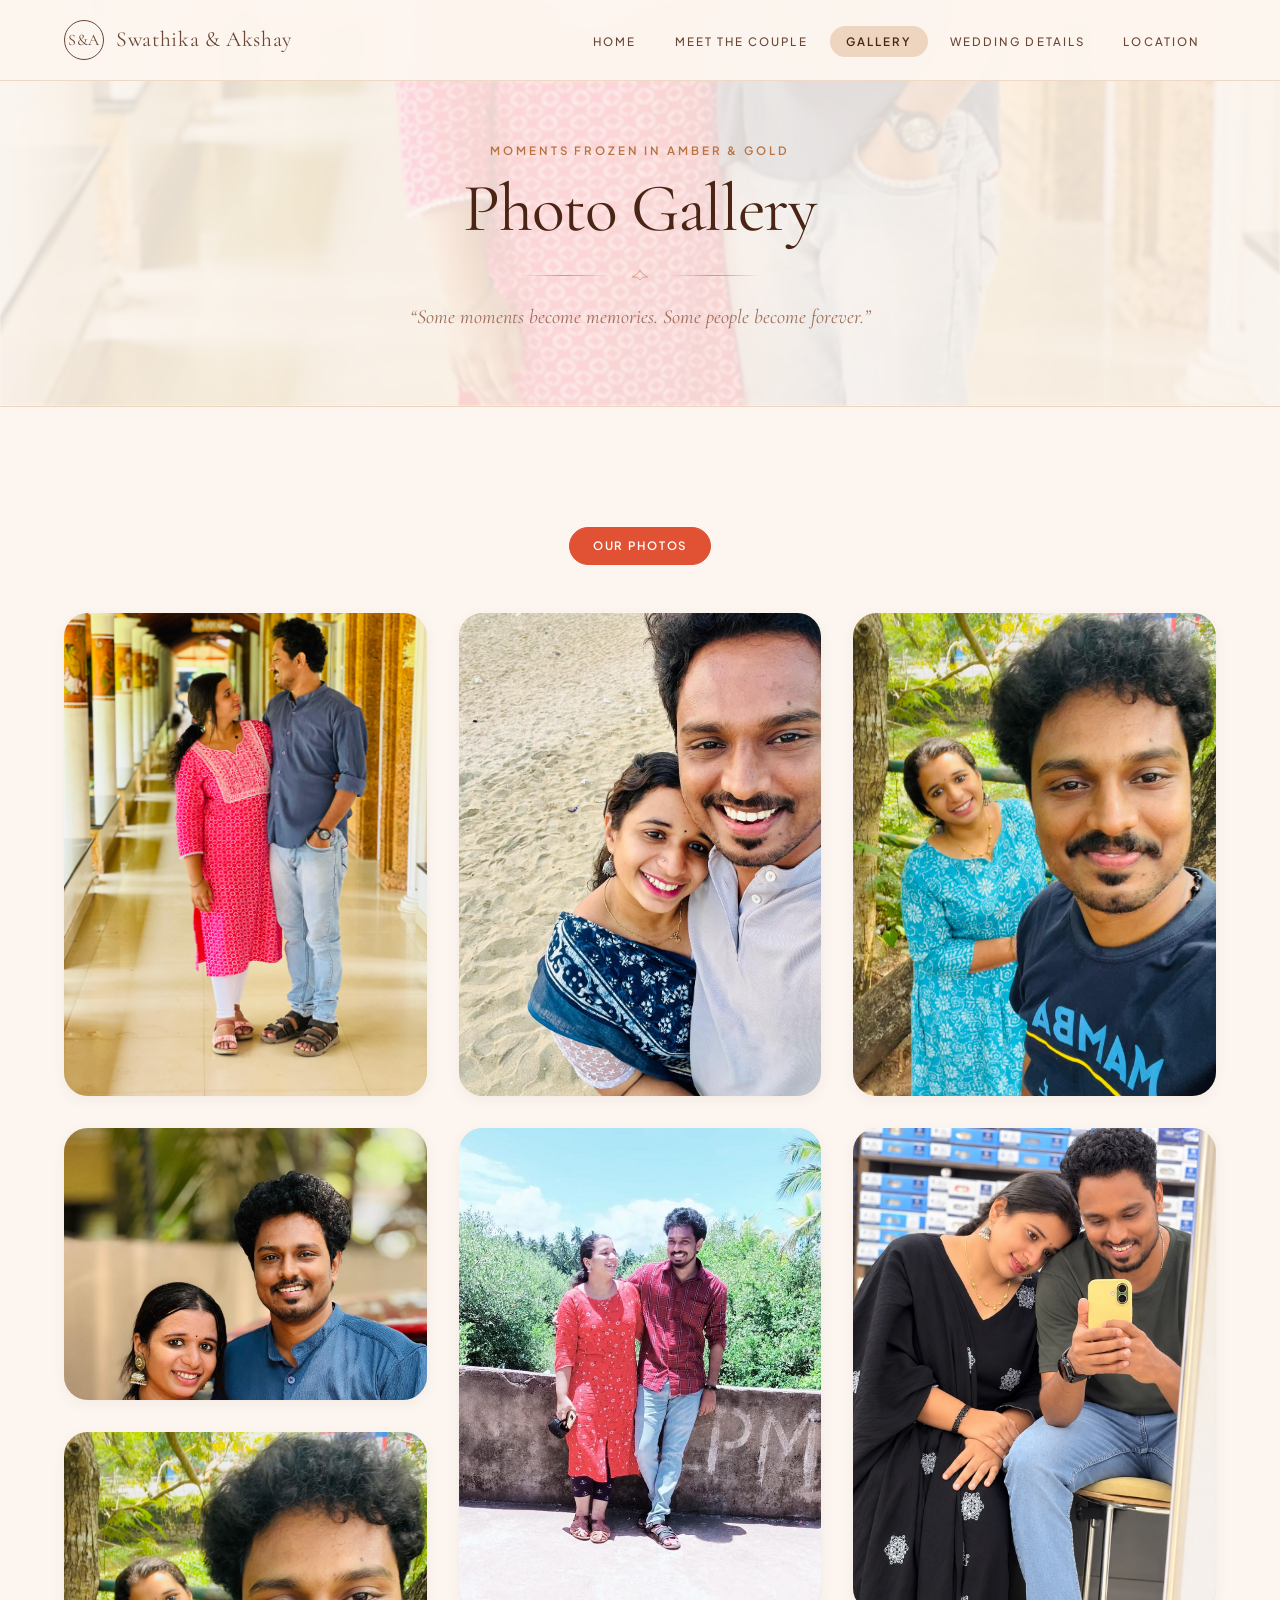
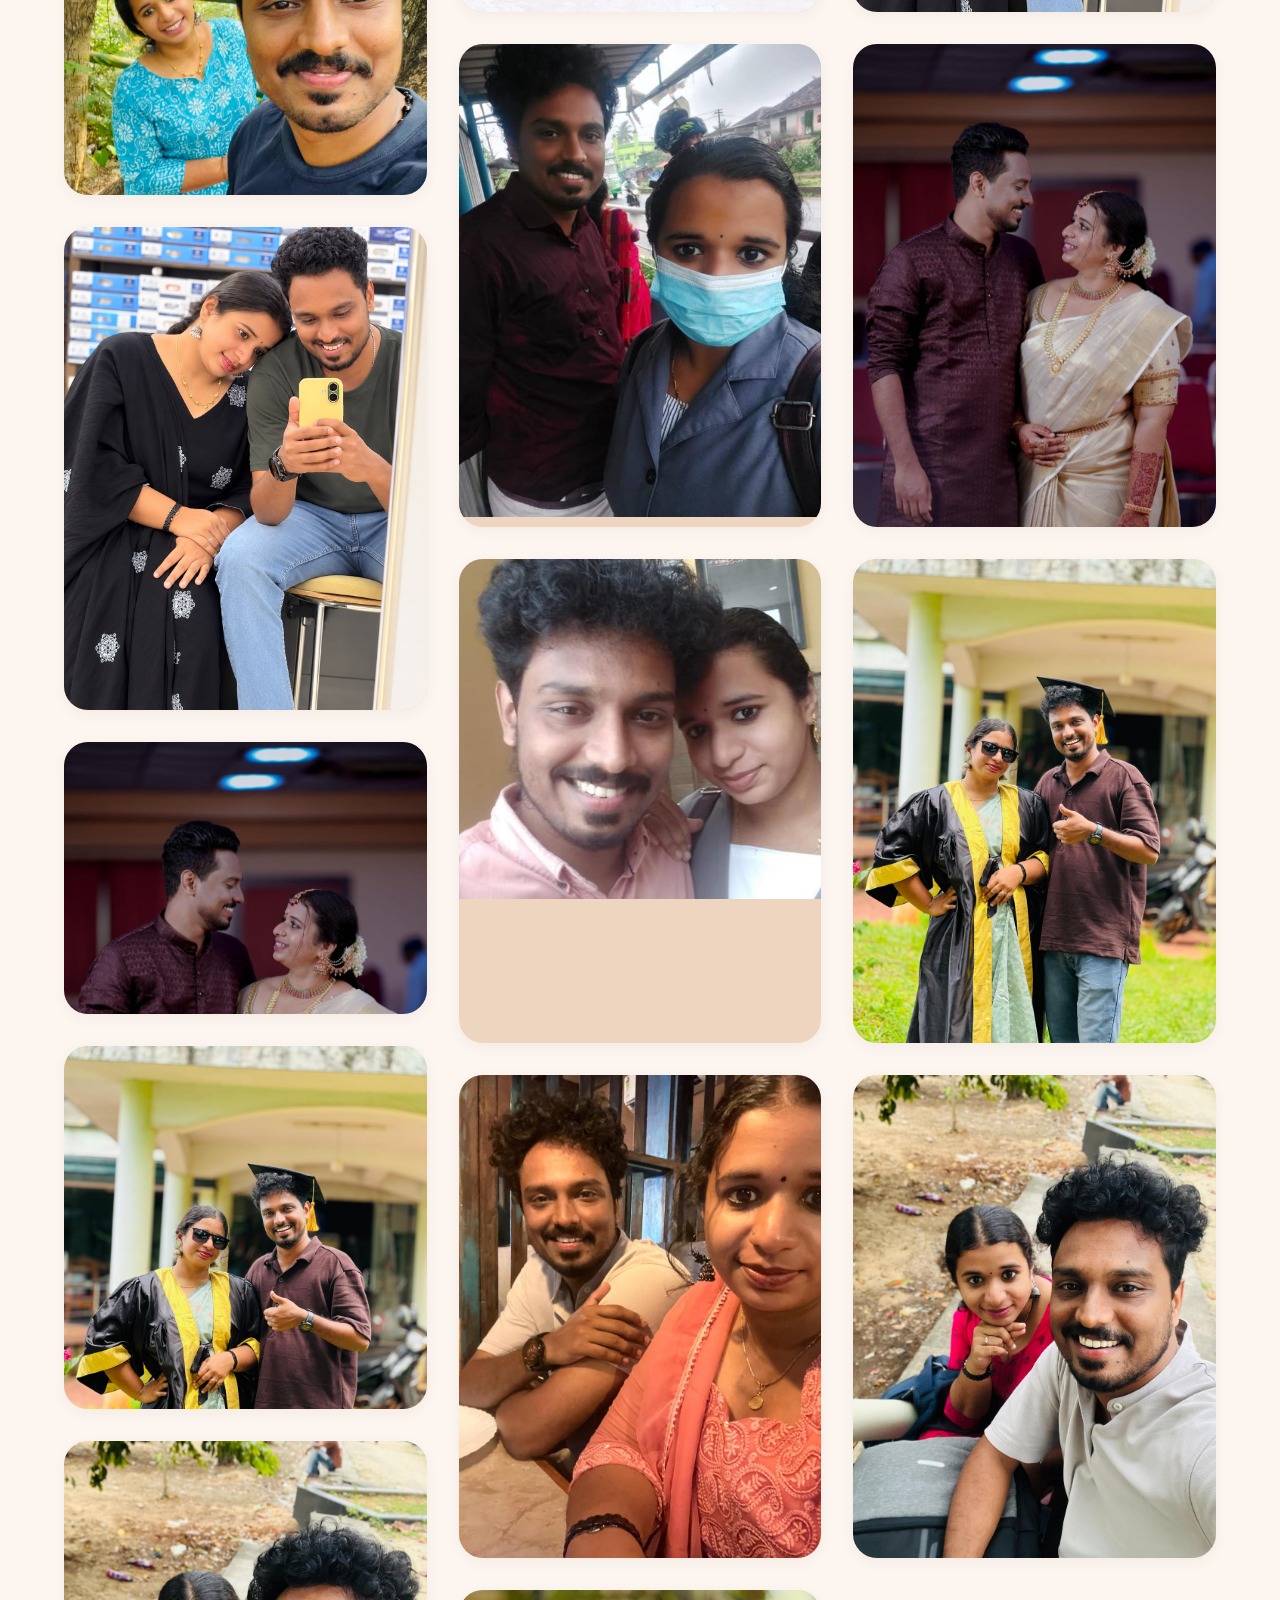
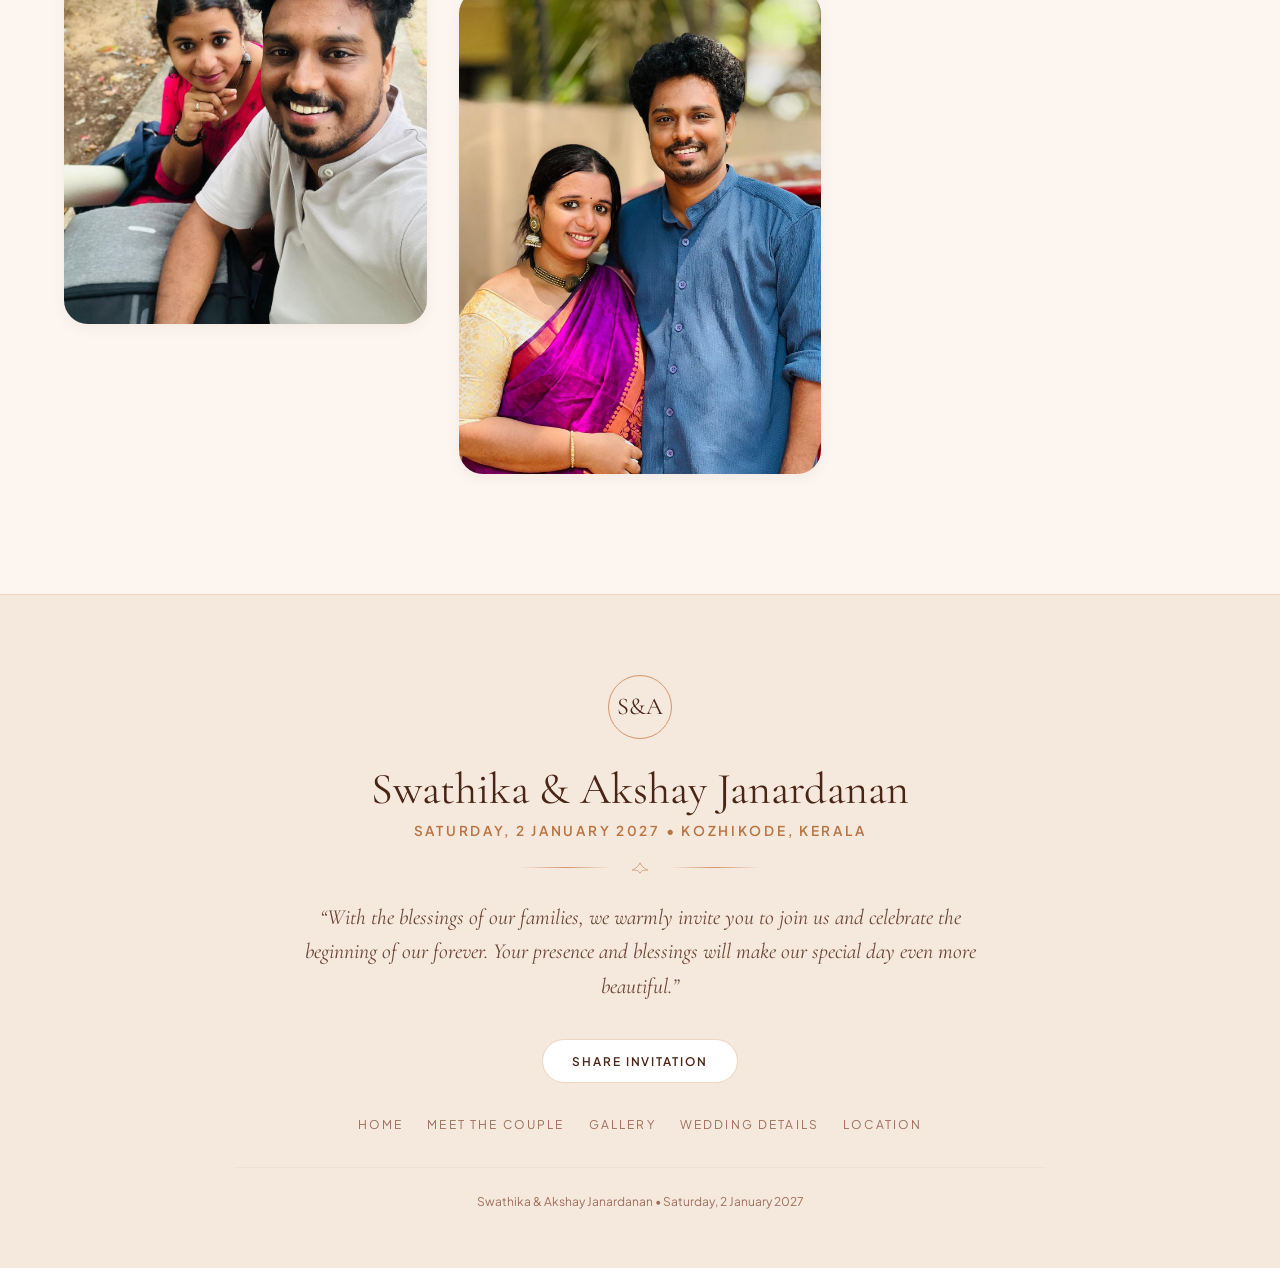
==== gallery.html @ 13330723 "first commit" ====
<!DOCTYPE html>
<html lang="en">
<head>
  <meta charset="UTF-8">
  <meta name="viewport" content="width=device-width, initial-scale=1.0">
  <meta name="description" content="Pinterest-inspired wedding photography gallery of Swathika & Akshay Janardanan.">
  <title>Photo Gallery | Swathika &amp; Akshay Janardanan</title>

  <!-- Google Fonts: Cormorant Garamond, Playfair Display, Plus Jakarta Sans, Alex Brush -->
  <link rel="preconnect" href="https://fonts.googleapis.com">
  <link rel="preconnect" href="https://fonts.gstatic.com" crossorigin>
  <link href="https://fonts.googleapis.com/css2?family=Alex+Brush&family=Cormorant+Garamond:ital,wght@0,300;0,400;0,500;0,600;1,300;1,400;1,500&family=Playfair+Display:ital,wght@0,400;0,500;0,600;1,400&family=Plus+Jakarta+Sans:wght@300;400;500;600;700&display=swap" rel="stylesheet">

  <link rel="stylesheet" href="style.css">
  <link rel="icon" type="image/svg+xml" href="data:image/svg+xml,%3Csvg xmlns='http://www.w3.org/2000/svg' viewBox='0 0 100 100'%3E%3Ccircle cx='50' cy='50' r='46' fill='%23F8F5EF' stroke='%23C5A059' stroke-width='2'/%3E%3Cpath d='M50 24 C42 34 32 44 26 58 C22 66 26 76 36 78 C44 79 48 72 50 66 C52 72 56 79 64 78 C74 76 78 66 74 58 C68 44 58 34 50 24 Z' fill='none' stroke='%2351453E' stroke-width='1.5'/%3E%3Ctext x='50' y='92' font-family='serif' font-size='11' text-anchor='middle' fill='%2351453E'%3ES %26 A%3C/text%3E%3C/svg%3E">
</head>
<body>

  <!-- =========================================================================
       NAVIGATION BAR
       ========================================================================= -->
  <header class="header-nav header-subpage">
    <div class="container nav-container">
      <a href="index.html" class="nav-brand" aria-label="Swathika and Akshay Wedding Home">
        <div class="brand-monogram">S&amp;A</div>
        <span class="brand-names">Swathika &amp; Akshay</span>
      </a>

      <!-- Desktop Navigation Menu -->
      <ul class="nav-menu">
        <li><a href="index.html" class="nav-link">Home</a></li>
        <li><a href="meet-the-couple.html" class="nav-link">Meet the Couple</a></li>
        <li><a href="gallery.html" class="nav-link active">Gallery</a></li>
        <li><a href="wedding-details.html" class="nav-link">Wedding Details</a></li>
        <li><a href="location.html" class="nav-link">Location</a></li>
      </ul>
      <button class="mobile-menu-toggle" type="button" aria-label="Open navigation menu" aria-controls="mobile-navigation" aria-expanded="false">
        <svg viewBox="0 0 24 24" fill="none" stroke="currentColor" stroke-width="1.8" stroke-linecap="round" aria-hidden="true">
          <path d="M4 7h16M4 12h16M4 17h16"></path>
        </svg>
      </button>
    </div>
  </header>

  <!-- Mobile Drawer Menu -->
  <nav id="mobile-navigation" class="mobile-nav-drawer" aria-label="Mobile navigation" aria-hidden="true" inert>
    <a href="index.html" class="mobile-nav-link">Home</a>
    <a href="meet-the-couple.html" class="mobile-nav-link">Meet the Couple</a>
    <a href="gallery.html" class="mobile-nav-link active">Gallery</a>
    <a href="wedding-details.html" class="mobile-nav-link">Wedding Details</a>
    <a href="location.html" class="mobile-nav-link">Location</a>
  </nav>

  <main>
    <!-- =========================================================================
         EDITORIAL SUBPAGE HERO
         ========================================================================= -->
    <section class="subpage-hero">
      <div class="subpage-hero-bg">
        <img src="images/couple-hero.jpg" alt="" onerror="this.onerror=null; this.src='https://images.unsplash.com/photo-1519741497674-611481863552?auto=format&fit=crop&w=1600&q=80';">
      </div>
      <div class="container subpage-hero-content">
        <span class="eyebrow">Moments Frozen in Amber &amp; Gold</span>
        <h1 class="subpage-title">Photo Gallery</h1>
        <div class="floral-divider">
          <svg viewBox="0 0 40 20"><path d="M20 2 C18 7 14 11 8 13 C12 14 17 12 20 18 C23 12 28 14 32 13 C26 11 22 7 20 2 Z"/></svg>
        </div>
        <p class="subpage-subtitle">
          “Some moments become memories. Some people become forever.”
        </p>
      </div>
    </section>

    <!-- =========================================================================
         PINTEREST MASONRY PHOTO GALLERY
         ========================================================================= -->
    <section class="section">
      <div class="container">
        <!-- Category Filter Pills -->
        <div class="gallery-filters">
          <button type="button" class="filter-btn active" data-filter="all" aria-pressed="true">Our Photos</button>
        </div>

        <!-- Masonry Grid with Portrait, Landscape, and Square Layouts -->
        <div class="masonry-container">
          
          <!-- 1. Couple Hero (Portrait) -->
          <div class="gallery-card aspect-portrait" role="button" tabindex="0" aria-label="View photo: Swathika and Akshay" data-category="couples" data-title="Swathika &amp; Akshay" data-caption="Two souls, one heart, one beautiful forever.">
            <div class="gallery-image-wrap">
              <img src="images/couple-hero.jpg" alt="Swathika and Akshay" loading="lazy" onerror="this.onerror=null; this.src='https://images.unsplash.com/photo-1519741497674-611481863552?auto=format&fit=crop&w=1000&q=80';">
            </div>
            <div class="gallery-overlay">
              <span class="gallery-tag">Couple Portrait</span>
              <h4 class="gallery-card-title">Swathika &amp; Akshay</h4>
              <p class="gallery-card-caption">Two souls, one heart, one beautiful forever.</p>
            </div>
          </div>

          <!-- 4. Couple Moment 1 (Landscape) -->
          <div class="gallery-card aspect-landscape" role="button" tabindex="0" aria-label="View photo: Together is a Beautiful Place to Be" data-category="couples" data-title="Together is a Beautiful Place to Be" data-caption="Sharing quiet smiles and boundless laughter together.">
            <div class="gallery-image-wrap">
              <img src="images/couple-1.jpg" alt="Couple Moment 1" loading="lazy" onerror="this.onerror=null; this.src='https://images.unsplash.com/photo-1511285560929-80b456fea0bc?auto=format&fit=crop&w=1100&q=80';">
            </div>
            <div class="gallery-overlay">
              <span class="gallery-tag">Couple Portrait</span>
              <h4 class="gallery-card-title">Together is a Beautiful Place to Be</h4>
              <p class="gallery-card-caption">Sharing quiet smiles and boundless laughter together.</p>
            </div>
          </div>

          <!-- 5. Couple Moment 2 (Square) -->
          <div class="gallery-card aspect-square" role="button" tabindex="0" aria-label="View photo: A New Chapter, A Lifetime of Love" data-category="couples" data-title="A New Chapter, A Lifetime of Love" data-caption="Celebrating the vows that will unite our families.">
            <div class="gallery-image-wrap">
              <img src="images/couple-2.jpg" alt="Couple Moment 2" loading="lazy" onerror="this.onerror=null; this.src='https://images.unsplash.com/photo-1605100804763-247f67b3557e?auto=format&fit=crop&w=900&q=80';">
            </div>
            <div class="gallery-overlay">
              <span class="gallery-tag">Couple Portrait</span>
              <h4 class="gallery-card-title">A Lifetime of Love</h4>
              <p class="gallery-card-caption">Celebrating the vows that will unite our families.</p>
            </div>
          </div>

          <!-- 6. Couple Moment 3 (Portrait) -->
          <div class="gallery-card aspect-portrait" role="button" tabindex="0" aria-label="View photo: Cherished Glimpses" data-category="couples" data-title="Cherished Glimpses" data-caption="Holding hands as we step forward into our blessed future.">
            <div class="gallery-image-wrap">
              <img src="images/couple-3.jpg" alt="Couple Moment 3" loading="lazy" onerror="this.onerror=null; this.src='https://images.unsplash.com/photo-1537633552985-df8429e8048b?auto=format&fit=crop&w=1000&q=80';">
            </div>
            <div class="gallery-overlay">
              <span class="gallery-tag">Couple Portrait</span>
              <h4 class="gallery-card-title">Cherished Glimpses</h4>
              <p class="gallery-card-caption">Holding hands as we step forward into our blessed future.</p>
            </div>
          </div>

          <!-- 7. Couple Moment 4 (Landscape) -->
          <div class="gallery-card aspect-landscape" role="button" tabindex="0" aria-label="View photo: Golden Twilight Promises" data-category="couples" data-title="Golden Twilight Promises" data-caption="Under the soft Kerala sky, blessed by the love of our families.">
            <div class="gallery-image-wrap">
              <img src="images/couple-4.jpg" alt="Couple Moment 4" loading="lazy" onerror="this.onerror=null; this.src='https://images.unsplash.com/photo-1522673607200-164d1b6ce486?auto=format&fit=crop&w=1100&q=80';">
            </div>
            <div class="gallery-overlay">
              <span class="gallery-tag">Couple Portrait</span>
              <h4 class="gallery-card-title">Golden Twilight Promises</h4>
              <p class="gallery-card-caption">Under the soft sky, blessed by the love of our families.</p>
            </div>
          </div>

          <!-- 8. Couple Moment 5 (Square) -->
          <div class="gallery-card aspect-square" role="button" tabindex="0" aria-label="View photo: Forever in My Heart" data-category="couples" data-title="Forever in My Heart" data-caption="A smile that illuminates every tomorrow.">
            <div class="gallery-image-wrap">
              <img src="images/couple-5.jpg" alt="Couple Moment 5" loading="lazy" onerror="this.onerror=null; this.src='https://images.unsplash.com/photo-1510812431401-41d2bd2722f3?auto=format&fit=crop&w=900&q=80';">
            </div>
            <div class="gallery-overlay">
              <span class="gallery-tag">Couple Portrait</span>
              <h4 class="gallery-card-title">Forever in My Heart</h4>
              <p class="gallery-card-caption">A smile that illuminates every tomorrow.</p>
            </div>
          </div>

          <!-- 9. Couple Moment 6 (Portrait) -->
          <div class="gallery-card aspect-portrait" role="button" tabindex="0" aria-label="View photo: The Sacred Threshold" data-category="couples" data-title="The Sacred Threshold" data-caption="Counting down to Saturday, 2 January 2027.">
            <div class="gallery-image-wrap">
              <img src="images/couple-6.jpg" alt="Couple Moment 6" loading="lazy" onerror="this.onerror=null; this.src='https://images.unsplash.com/photo-1529636798458-92182e662485?auto=format&fit=crop&w=1000&q=80';">
            </div>
            <div class="gallery-overlay">
              <span class="gallery-tag">Couple Portrait</span>
              <h4 class="gallery-card-title">The Sacred Threshold</h4>
              <p class="gallery-card-caption">Counting down to Saturday, 2 January 2027.</p>
            </div>
          </div>

          <!-- Additional couple portraits -->
          <div class="gallery-card aspect-portrait" role="button" tabindex="0" aria-label="View couple photo 1" data-category="couples" data-title="A Moment Together 1" data-caption="A cherished moment from Swathika and Akshay's journey together.">
            <div class="gallery-image-wrap">
              <img src="images/couple-7.jpg" alt="Swathika and Akshay together, photo 1" loading="lazy" decoding="async">
            </div>
            <div class="gallery-overlay">
              <span class="gallery-tag">Couple Portrait</span>
              <h4 class="gallery-card-title">A Moment Together</h4>
              <p class="gallery-card-caption">A cherished moment from Swathika and Akshay's journey together.</p>
            </div>
          </div>

          <div class="gallery-card aspect-portrait" role="button" tabindex="0" aria-label="View couple photo 2" data-category="couples" data-title="A Moment Together 2" data-caption="A cherished moment from Swathika and Akshay's journey together.">
            <div class="gallery-image-wrap">
              <img src="images/couple-8.jpg" alt="Swathika and Akshay together, photo 2" loading="lazy" decoding="async">
            </div>
            <div class="gallery-overlay">
              <span class="gallery-tag">Couple Portrait</span>
              <h4 class="gallery-card-title">A Moment Together</h4>
              <p class="gallery-card-caption">A cherished moment from Swathika and Akshay's journey together.</p>
            </div>
          </div>

          <div class="gallery-card aspect-portrait" role="button" tabindex="0" aria-label="View couple photo 3" data-category="couples" data-title="A Moment Together 3" data-caption="A cherished moment from Swathika and Akshay's journey together.">
            <div class="gallery-image-wrap">
              <img src="images/couple-9.jpg" alt="Swathika and Akshay together, photo 3" loading="lazy" decoding="async">
            </div>
            <div class="gallery-overlay">
              <span class="gallery-tag">Couple Portrait</span>
              <h4 class="gallery-card-title">A Moment Together</h4>
              <p class="gallery-card-caption">A cherished moment from Swathika and Akshay's journey together.</p>
            </div>
          </div>

          <div class="gallery-card aspect-portrait" role="button" tabindex="0" aria-label="View couple photo 4" data-category="couples" data-title="A Moment Together 4" data-caption="A cherished moment from Swathika and Akshay's journey together.">
            <div class="gallery-image-wrap">
              <img src="images/couple-10.jpg" alt="Swathika and Akshay together, photo 4" loading="lazy" decoding="async">
            </div>
            <div class="gallery-overlay">
              <span class="gallery-tag">Couple Portrait</span>
              <h4 class="gallery-card-title">A Moment Together</h4>
              <p class="gallery-card-caption">A cherished moment from Swathika and Akshay's journey together.</p>
            </div>
          </div>

          <div class="gallery-card aspect-portrait" role="button" tabindex="0" aria-label="View couple photo 5" data-category="couples" data-title="A Moment Together 5" data-caption="A cherished moment from Swathika and Akshay's journey together.">
            <div class="gallery-image-wrap">
              <img src="images/couple-11.jpg" alt="Swathika and Akshay together, photo 5" loading="lazy" decoding="async">
            </div>
            <div class="gallery-overlay">
              <span class="gallery-tag">Couple Portrait</span>
              <h4 class="gallery-card-title">A Moment Together</h4>
              <p class="gallery-card-caption">A cherished moment from Swathika and Akshay's journey together.</p>
            </div>
          </div>

          <div class="gallery-card aspect-portrait" role="button" tabindex="0" aria-label="View couple photo 6" data-category="couples" data-title="A Moment Together 6" data-caption="A cherished moment from Swathika and Akshay's journey together.">
            <div class="gallery-image-wrap">
              <img src="images/couple-1.jpg" alt="Swathika and Akshay together, photo 6" loading="lazy" decoding="async">
            </div>
            <div class="gallery-overlay">
              <span class="gallery-tag">Couple Portrait</span>
              <h4 class="gallery-card-title">A Moment Together</h4>
              <p class="gallery-card-caption">A cherished moment from Swathika and Akshay's journey together.</p>
            </div>
          </div>

          <div class="gallery-card aspect-portrait" role="button" tabindex="0" aria-label="View couple photo 7" data-category="couples" data-title="A Moment Together 7" data-caption="A cherished moment from Swathika and Akshay's journey together.">
            <div class="gallery-image-wrap">
              <img src="images/couple-2.jpg" alt="Swathika and Akshay together, photo 7" loading="lazy" decoding="async">
            </div>
            <div class="gallery-overlay">
              <span class="gallery-tag">Couple Portrait</span>
              <h4 class="gallery-card-title">A Moment Together</h4>
              <p class="gallery-card-caption">A cherished moment from Swathika and Akshay's journey together.</p>
            </div>
          </div>

          <div class="gallery-card aspect-portrait" role="button" tabindex="0" aria-label="View couple photo 8" data-category="couples" data-title="A Moment Together 8" data-caption="A cherished moment from Swathika and Akshay's journey together.">
            <div class="gallery-image-wrap">
              <img src="images/couple-3.jpg" alt="Swathika and Akshay together, photo 8" loading="lazy" decoding="async">
            </div>
            <div class="gallery-overlay">
              <span class="gallery-tag">Couple Portrait</span>
              <h4 class="gallery-card-title">A Moment Together</h4>
              <p class="gallery-card-caption">A cherished moment from Swathika and Akshay's journey together.</p>
            </div>
          </div>

          <div class="gallery-card aspect-portrait" role="button" tabindex="0" aria-label="View couple photo 9" data-category="couples" data-title="A Moment Together 9" data-caption="A cherished moment from Swathika and Akshay's journey together.">
            <div class="gallery-image-wrap">
              <img src="images/couple-4.jpg" alt="Swathika and Akshay together, photo 9" loading="lazy" decoding="async">
            </div>
            <div class="gallery-overlay">
              <span class="gallery-tag">Couple Portrait</span>
              <h4 class="gallery-card-title">A Moment Together</h4>
              <p class="gallery-card-caption">A cherished moment from Swathika and Akshay's journey together.</p>
            </div>
          </div>

          <div class="gallery-card aspect-portrait" role="button" tabindex="0" aria-label="View couple photo 10" data-category="couples" data-title="A Moment Together 10" data-caption="A cherished moment from Swathika and Akshay's journey together.">
            <div class="gallery-image-wrap">
              <img src="images/couple-5.jpg" alt="Swathika and Akshay together, photo 10" loading="lazy" decoding="async">
            </div>
            <div class="gallery-overlay">
              <span class="gallery-tag">Couple Portrait</span>
              <h4 class="gallery-card-title">A Moment Together</h4>
              <p class="gallery-card-caption">A cherished moment from Swathika and Akshay's journey together.</p>
            </div>
          </div>

          <div class="gallery-card aspect-portrait" role="button" tabindex="0" aria-label="View couple photo 11" data-category="couples" data-title="A Moment Together 11" data-caption="A cherished moment from Swathika and Akshay's journey together.">
            <div class="gallery-image-wrap">
              <img src="images/couple-6.jpg" alt="Swathika and Akshay together, photo 11" loading="lazy" decoding="async">
            </div>
            <div class="gallery-overlay">
              <span class="gallery-tag">Couple Portrait</span>
              <h4 class="gallery-card-title">A Moment Together</h4>
              <p class="gallery-card-caption">A cherished moment from Swathika and Akshay's journey together.</p>
            </div>
          </div>

        </div>
      </div>
    </section>
  </main>

  <!-- =========================================================================
       FULL-SCREEN GALLERY LIGHTBOX (Vanilla JS)
       ========================================================================= -->
  <div id="gallery-lightbox" class="lightbox" role="dialog" aria-modal="true" aria-label="Photo Lightbox">
    <button class="lightbox-close" type="button" aria-label="Close lightbox">
      <svg viewBox="0 0 24 24" width="24" height="24" stroke="currentColor" stroke-width="2" fill="none"><line x1="18" y1="6" x2="6" y2="18"></line><line x1="6" y1="6" x2="18" y2="18"></line></svg>
    </button>

    <button class="lightbox-nav lightbox-prev" type="button" aria-label="Previous photograph">
      <svg viewBox="0 0 24 24" width="28" height="28" stroke="currentColor" stroke-width="2" fill="none"><polyline points="15 18 9 12 15 6"></polyline></svg>
    </button>

    <button class="lightbox-nav lightbox-next" type="button" aria-label="Next photograph">
      <svg viewBox="0 0 24 24" width="28" height="28" stroke="currentColor" stroke-width="2" fill="none"><polyline points="9 18 15 12 9 6"></polyline></svg>
    </button>

    <div class="lightbox-content">
      <div class="lightbox-img-wrap">
        <img id="lightbox-img" src="" alt="">
      </div>
      <div class="lightbox-info">
        <div id="lightbox-counter" class="lightbox-counter">Photo 1 of 20</div>
        <h3 id="lightbox-title" class="lightbox-title">Photo Title</h3>
        <p id="lightbox-caption" class="lightbox-caption">Photo caption text.</p>
      </div>
    </div>
  </div>

  <!-- =========================================================================
       WEDDING INVITATION FOOTER
       ========================================================================= -->
  <footer class="wedding-footer">
    <div class="container container-narrow">
      <div class="footer-monogram">S&amp;A</div>
      <h2 class="footer-names">Swathika &amp; Akshay Janardanan</h2>
      <p class="footer-date">Saturday, 2 January 2027 • Kozhikode, Kerala</p>

      <div class="floral-divider">
        <svg viewBox="0 0 40 20"><path d="M20 2 C18 7 14 11 8 13 C12 14 17 12 20 18 C23 12 28 14 32 13 C26 11 22 7 20 2 Z"/></svg>
      </div>

      <p class="footer-blessing">
        “With the blessings of our families, we warmly invite you to join us and celebrate the beginning of our forever. Your presence and blessings will make our special day even more beautiful.”
      </p>

      <div style="margin: 1.5rem 0;">
        <button type="button" class="btn btn-secondary open-share-btn">Share Invitation</button>
      </div>

      <div class="footer-nav">
        <a href="index.html">Home</a>
        <a href="meet-the-couple.html">Meet the Couple</a>
        <a href="gallery.html">Gallery</a>
        <a href="wedding-details.html">Wedding Details</a>
        <a href="location.html">Location</a>
      </div>

      <p class="footer-copy">
        Swathika &amp; Akshay Janardanan • Saturday, 2 January 2027
      </p>
    </div>
  </footer>
  
  <div id="share-modal" class="modal-backdrop" role="dialog" aria-modal="true" aria-label="Share Wedding Invitation">
    <div class="modal-box" style="max-width: 460px;">
      <button id="share-close-btn" class="modal-close" type="button" aria-label="Close modal">
        <svg viewBox="0 0 24 24" width="22" height="22" stroke="currentColor" stroke-width="2" fill="none"><line x1="18" y1="6" x2="6" y2="18"></line><line x1="6" y1="6" x2="18" y2="18"></line></svg>
      </button>

      <div style="text-align: center; margin-bottom: 1.5rem;">
        <span class="eyebrow">Wedding of Swathika &amp; Akshay</span>
        <h3 style="font-size: 2rem;">Share Our Invitation</h3>
        <div class="floral-divider">
          <svg viewBox="0 0 40 20"><path d="M20 2 C18 7 14 11 8 13 C12 14 17 12 20 18 C23 12 28 14 32 13 C26 11 22 7 20 2 Z"/></svg>
        </div>
        <p style="font-size: 0.85rem; color: var(--color-brown-light);">Share this link with friends and family.</p>
      </div>

      <div style="display: flex; gap: 0.5rem; margin-bottom: 1.5rem;">
        <input type="text" id="share-url-input" class="form-input" value="https://swathika-akshay.wedding" readonly style="font-size: 0.85rem;">
        <button id="copy-link-btn" type="button" class="btn btn-primary" style="white-space: nowrap; padding: 0.85rem 1.25rem;">Copy</button>
      </div>

      <div style="display: grid; grid-template-columns: 1fr 1fr; gap: 0.75rem;">
        <button id="share-whatsapp-btn" type="button" class="btn btn-secondary" style="font-size: 0.72rem;">WhatsApp</button>
        <button id="share-email-btn" type="button" class="btn btn-secondary" style="font-size: 0.72rem;">Email Invite</button>
      </div>
    </div>
  </div>

  <script src="script.js"></script>
</body>
</html>
---- style.css ----
/* ==========================================================================
   SWATHIKA & AKSHAY JANARDANAN — WEDDING INVITATION STYLESHEET
   Aesthetic: Sophisticated Kerala Wedding • Warm Terracotta & Coral • Modern Pinterest
   ========================================================================== */

/* --------------------------------------------------------------------------
   CSS VARIABLES & DESIGN TOKENS
   -------------------------------------------------------------------------- */
:root {
  /* Warm Terracotta & Coral Wedding Palette */
  --color-ivory: #FDF6F0;          /* Primary background canvas — warm cream */
  --color-cream: #FEF9F5;          /* Soft pristine cream */
  --color-ivory-dark: #F5E8DC;     /* Contrast section background */
  --color-beige: #EDD5C0;          /* Elegant border & card line — warm sand */
  --color-beige-light: #FAF0E8;    /* Light beige surface */
  --color-beige-dark: #D4A882;     /* Accent separator line */
  
  /* Coral & Terracotta Accents — from uploaded palette */
  --color-gold: #D4956A;           /* Warm sandy tan (left swatch) */
  --color-gold-light: #FAEADE;     /* Very light sandy tint */
  --color-gold-dark: #B87340;      /* Warm golden caramel (right swatch) */
  --color-gold-metallic: linear-gradient(135deg, #E0A880 0%, #D4956A 50%, #B87340 100%);

  /* Coral / Terracotta — the signature accent */
  --color-coral: #E05233;          /* Bold coral-red (middle swatch) */
  --color-coral-dark: #C4401F;     /* Deep terracotta */
  --color-coral-light: #FCEAE5;    /* Blush tint */
  --color-coral-medium: #E87055;   /* Medium coral */

  /* Botanical accents — warm olive */
  --color-sage: #9E8E7A;
  --color-sage-light: #F0E8DE;
  --color-sage-dark: #6B5540;

  /* Typography Colors */
  --color-brown: #6B4535;          /* Primary warm brown text */
  --color-brown-dark: #4A2515;     /* Rich deep terracotta-brown headings */
  --color-brown-light: #9E6E5A;    /* Secondary muted warm brown */
  --color-white: #FFFFFF;

  /* Fonts */
  --font-serif: 'Cormorant Garamond', 'Playfair Display', Georgia, serif;
  --font-display: 'Playfair Display', 'Cormorant Garamond', Georgia, serif;
  --font-sans: 'Plus Jakarta Sans', -apple-system, BlinkMacSystemFont, 'Segoe UI', Roboto, sans-serif;
  --font-script: 'Alex Brush', 'Great Vibes', cursive;

  /* Shadows — warm terracotta-tinted */
  --shadow-sm: 0 4px 14px rgba(74, 37, 21, 0.06);
  --shadow-md: 0 12px 30px -8px rgba(74, 37, 21, 0.10), 0 0 1px rgba(74, 37, 21, 0.06);
  --shadow-lg: 0 24px 50px -12px rgba(74, 37, 21, 0.15);
  --shadow-xl: 0 32px 64px -16px rgba(74, 37, 21, 0.25);

  /* Transitions */
  --transition-fast: 0.2s ease;
  --transition-normal: 0.35s cubic-bezier(0.16, 1, 0.3, 1);
  --transition-slow: 0.6s cubic-bezier(0.16, 1, 0.3, 1);
}

/* --------------------------------------------------------------------------
   BASE STYLES & RESET
   -------------------------------------------------------------------------- */
*, *::before, *::after {
  box-sizing: border-box;
  margin: 0;
  padding: 0;
}

html {
  scroll-behavior: smooth;
  -webkit-font-smoothing: antialiased;
  -moz-osx-font-smoothing: grayscale;
}

body {
  background-color: var(--color-ivory);
  color: var(--color-brown);
  font-family: var(--font-sans);
  font-size: 16px;
  line-height: 1.65;
  overflow-x: hidden;
  min-height: 100vh;
  display: flex;
  flex-direction: column;
}

main {
  flex: 1;
}

::selection {
  background-color: var(--color-coral-light);
  color: var(--color-brown-dark);
}

/* Custom Scrollbar */
::-webkit-scrollbar {
  width: 7px;
}
::-webkit-scrollbar-track {
  background: var(--color-ivory);
}
::-webkit-scrollbar-thumb {
  background: var(--color-beige-dark);
  border-radius: 999px;
}
::-webkit-scrollbar-thumb:hover {
  background: var(--color-gold);
}

/* Typography Defaults */
h1, h2, h3, h4, h5, h6 {
  font-family: var(--font-serif);
  font-weight: 400;
  color: var(--color-brown-dark);
  line-height: 1.2;
}

p {
  color: var(--color-brown);
}

a {
  color: inherit;
  text-decoration: none;
  transition: color var(--transition-fast);
}

img {
  max-width: 100%;
  height: auto;
  display: block;
}

button, input, select, textarea {
  font-family: inherit;
  font-size: inherit;
}

button:focus-visible,
a:focus-visible,
input:focus-visible,
select:focus-visible,
textarea:focus-visible {
  outline: 3px solid var(--color-coral);
  outline-offset: 3px;
}

/* --------------------------------------------------------------------------
   LAYOUT CONTAINERS & UTILITY CLASSES
   -------------------------------------------------------------------------- */
.container {
  width: 100%;
  max-width: 1200px;
  margin-left: auto;
  margin-right: auto;
  padding-left: 1.5rem;
  padding-right: 1.5rem;
}

.container-narrow {
  max-width: 860px;
}

.section {
  padding-top: 5.5rem;
  padding-bottom: 5.5rem;
}

@media (min-width: 768px) {
  .section {
    padding-top: 7.5rem;
    padding-bottom: 7.5rem;
  }
}

.section-title-wrap {
  text-align: center;
  max-width: 720px;
  margin: 0 auto 3.5rem auto;
}

.eyebrow {
  display: inline-block;
  font-size: 0.72rem;
  font-weight: 600;
  text-transform: uppercase;
  letter-spacing: 0.25em;
  color: var(--color-gold-dark);
  margin-bottom: 0.5rem;
}

.section-title {
  font-size: 2.35rem;
  font-weight: 400;
  color: var(--color-brown-dark);
  letter-spacing: -0.01em;
}

@media (min-width: 768px) {
  .section-title {
    font-size: 3.35rem;
  }
}

.section-subtitle {
  font-family: var(--font-serif);
  font-style: italic;
  font-size: 1.2rem;
  color: var(--color-brown-light);
  margin-top: 0.5rem;
}

/* Delicate Botanical / Kasavu Divider */
.floral-divider {
  display: flex;
  align-items: center;
  justify-content: center;
  gap: 1rem;
  margin: 1.1rem auto;
  width: 100%;
  max-width: 240px;
  color: var(--color-gold);
}

.floral-divider::before,
.floral-divider::after {
  content: "";
  height: 1px;
  flex: 1;
  background: linear-gradient(to right, transparent, var(--color-gold), transparent);
}

.floral-divider svg {
  width: 26px;
  height: 16px;
  fill: none;
  stroke: currentColor;
  stroke-width: 1.2;
}

/* Luxury Card */
.luxury-card {
  background: var(--color-white);
  border: 1px solid var(--color-beige);
  border-radius: 1.75rem;
  box-shadow: var(--shadow-sm);
  transition: transform var(--transition-normal), box-shadow var(--transition-normal), border-color var(--transition-normal);
}

.luxury-card:hover {
  transform: translateY(-4px);
  box-shadow: var(--shadow-md);
  border-color: var(--color-gold);
}

/* Buttons */
.btn {
  display: inline-flex;
  align-items: center;
  justify-content: center;
  gap: 0.6rem;
  padding: 0.85rem 1.85rem;
  border-radius: 999px;
  font-size: 0.74rem;
  font-weight: 600;
  text-transform: uppercase;
  letter-spacing: 0.16em;
  cursor: pointer;
  border: 1px solid transparent;
  transition: all var(--transition-normal);
  text-decoration: none;
}

.btn-primary {
  background-color: var(--color-coral);
  color: var(--color-white);
  box-shadow: 0 4px 16px rgba(224, 82, 51, 0.28);
}

.btn-primary:hover {
  background-color: var(--color-coral-dark);
  transform: translateY(-2px);
  box-shadow: 0 8px 24px rgba(224, 82, 51, 0.4);
}

.btn-gold {
  background: var(--color-gold-metallic);
  color: var(--color-white);
  box-shadow: 0 4px 16px rgba(212, 149, 106, 0.35);
}

.btn-gold:hover {
  transform: translateY(-2px);
  box-shadow: 0 8px 24px rgba(212, 149, 106, 0.5);
}

.btn-secondary {
  background-color: var(--color-white);
  color: var(--color-brown-dark);
  border-color: var(--color-beige);
}

.btn-secondary:hover {
  background-color: var(--color-beige-light);
  border-color: var(--color-coral);
  transform: translateY(-2px);
}

.btn-glass {
  background-color: rgba(255, 255, 255, 0.2);
  color: var(--color-white);
  border-color: rgba(255, 255, 255, 0.4);
  backdrop-filter: blur(8px);
}

.btn-glass:hover {
  background-color: rgba(255, 255, 255, 0.35);
  border-color: var(--color-white);
  transform: translateY(-2px);
}

.btn-light {
  background-color: var(--color-ivory);
  color: var(--color-brown-dark);
  box-shadow: var(--shadow-sm);
}

.btn-light:hover {
  background-color: var(--color-white);
  transform: translateY(-2px);
  box-shadow: var(--shadow-md);
}

/* Quote banner styling */
.editorial-quote-box {
  background-color: var(--color-cream);
  border: 1px solid var(--color-beige);
  border-radius: 1.5rem;
  padding: 2rem 2.5rem;
  text-align: center;
  max-width: 780px;
  margin: 3rem auto;
  position: relative;
}

.editorial-quote-box p {
  font-family: var(--font-serif);
  font-style: italic;
  font-size: 1.35rem;
  color: var(--color-brown-dark);
  line-height: 1.6;
}

@media (min-width: 768px) {
  .editorial-quote-box p {
    font-size: 1.6rem;
  }
}

/* --------------------------------------------------------------------------
   NAVIGATION BAR
   -------------------------------------------------------------------------- */
.header-nav {
  position: fixed;
  top: 0;
  left: 0;
  right: 0;
  z-index: 100;
  padding: 1.25rem 0;
  transition: all var(--transition-normal);
}

.header-nav.scrolled {
  background-color: rgba(253, 246, 240, 0.96);
  backdrop-filter: blur(14px);
  padding: 0.85rem 0;
  box-shadow: 0 2px 20px rgba(74, 37, 21, 0.08);
  border-bottom: 1px solid rgba(237, 213, 192, 0.8);
}

.nav-container {
  display: flex;
  align-items: center;
  justify-content: space-between;
}

.nav-brand {
  display: flex;
  align-items: center;
  gap: 0.75rem;
}

.brand-monogram {
  width: 2.5rem;
  height: 2.5rem;
  border-radius: 50%;
  border: 1px solid currentColor;
  display: flex;
  align-items: center;
  justify-content: center;
  font-family: var(--font-serif);
  font-size: 1rem;
  letter-spacing: 0.05em;
}

.brand-names {
  font-family: var(--font-serif);
  font-size: 1.35rem;
  letter-spacing: 0.03em;
}

.nav-menu {
  display: none;
  align-items: center;
  list-style: none;
  gap: 0.4rem;
}

@media (min-width: 920px) {
  .nav-menu {
    display: flex;
  }
}

.nav-link {
  font-size: 0.72rem;
  text-transform: uppercase;
  letter-spacing: 0.18em;
  font-weight: 500;
  padding: 0.5rem 1rem;
  border-radius: 999px;
  transition: all var(--transition-fast);
}

.nav-link:hover {
  background-color: rgba(233, 225, 214, 0.6);
  color: var(--color-brown-dark);
}

.nav-link.active {
  background-color: var(--color-beige);
  color: var(--color-brown-dark);
  font-weight: 600;
}

.nav-actions {
  display: flex;
  align-items: center;
  gap: 0.75rem;
}

.nav-rsvp-btn {
  padding: 0.6rem 1.35rem;
  font-size: 0.72rem;
}

.mobile-menu-toggle {
  display: flex;
  align-items: center;
  justify-content: center;
  width: 44px;
  height: 44px;
  border-radius: 50%;
  background: transparent;
  border: none;
  color: inherit;
  cursor: pointer;
  padding: 0.5rem;
  transition: background-color var(--transition-fast);
}

.mobile-menu-toggle:hover {
  background-color: rgba(233, 225, 214, 0.6);
}

@media (min-width: 920px) {
  .mobile-menu-toggle {
    display: none;
  }
}

.mobile-menu-toggle svg {
  width: 1.5rem;
  height: 1.5rem;
}

/* Mobile Drawer Menu */
.mobile-nav-drawer {
  position: fixed;
  top: 5rem;
  left: 0;
  right: 0;
  background-color: rgba(253, 246, 240, 0.98);
  backdrop-filter: blur(16px);
  border-bottom: 1px solid var(--color-beige);
  padding: 1.5rem;
  display: flex;
  flex-direction: column;
  gap: 0.75rem;
  transform: translateY(-110%);
  opacity: 0;
  transition: all var(--transition-normal);
  pointer-events: none;
  box-shadow: var(--shadow-lg);
  z-index: 99;
}

.mobile-nav-drawer.open {
  transform: translateY(0);
  opacity: 1;
  pointer-events: auto;
}

@media (min-width: 920px) {
  .mobile-nav-drawer {
    display: none;
  }
}

.mobile-nav-link {
  font-family: var(--font-serif);
  font-size: 1.25rem;
  text-transform: uppercase;
  letter-spacing: 0.15em;
  padding: 0.65rem 1rem;
  text-align: center;
  border-radius: 0.75rem;
  color: var(--color-brown);
}

.mobile-nav-link:hover,
.mobile-nav-link.active {
  background-color: var(--color-beige);
  color: var(--color-brown-dark);
}

.header-hero {
  color: var(--color-white);
}

.header-hero.scrolled {
  color: var(--color-brown);
}

.header-subpage {
  color: var(--color-brown);
  background-color: rgba(253, 246, 240, 0.94);
  border-bottom: 1px solid rgba(237, 213, 192, 0.85);
  backdrop-filter: blur(12px);
}

/* --------------------------------------------------------------------------
   PAGE HERO FOR SUBPAGES
   -------------------------------------------------------------------------- */
.subpage-hero {
  position: relative;
  padding-top: 8.5rem;
  padding-bottom: 4.5rem;
  text-align: center;
  background-color: var(--color-ivory);
  border-bottom: 1px solid var(--color-beige);
  overflow: hidden;
}

.subpage-hero-couple {
  min-height: clamp(460px, 58vw, 680px);
  display: grid;
  align-items: center;
  padding-top: 9rem;
  padding-bottom: 5rem;
}

.subpage-hero-bg {
  position: absolute;
  inset: 0;
  z-index: 0;
  opacity: 0.13;
  filter: blur(1px);
}

.subpage-hero-couple .subpage-hero-bg {
  opacity: 0.28;
  filter: none;
}

.subpage-hero-bg img {
  width: 100%;
  height: 100%;
  object-fit: cover;
}

.subpage-hero-content {
  position: relative;
  z-index: 1;
  max-width: 820px;
  margin: 0 auto;
}

.breadcrumbs {
  display: flex;
  align-items: center;
  justify-content: center;
  gap: 0.5rem;
  font-size: 0.72rem;
  text-transform: uppercase;
  letter-spacing: 0.15em;
  color: var(--color-brown-light);
  margin-bottom: 1rem;
}

.breadcrumbs a:hover {
  color: var(--color-brown-dark);
}

.subpage-title {
  font-size: 2.75rem;
  font-weight: 400;
  letter-spacing: -0.02em;
}

@media (min-width: 768px) {
  .subpage-title {
    font-size: 4.25rem;
  }
}

.subpage-subtitle {
  font-family: var(--font-serif);
  font-style: italic;
  font-size: 1.25rem;
  color: var(--color-brown-light);
  max-width: 650px;
  margin: 0.5rem auto 0 auto;
}

/* --------------------------------------------------------------------------
   HOME PAGE: FULL-SCREEN COUPLE HERO
   -------------------------------------------------------------------------- */
.hero-section {
  position: relative;
  min-height: 100vh;
  min-height: 100svh;
  display: flex;
  align-items: center;
  justify-content: center;
  text-align: center;
  color: var(--color-white);
  padding: 6.5rem 1.5rem 5rem 1.5rem;
  overflow: hidden;
}

.hero-background {
  position: absolute;
  inset: 0;
  z-index: 0;
}

.hero-background img {
  width: 100%;
  height: 100%;
  object-fit: cover;
  object-position: center 25%;
  transform: scale(1.03);
  animation: heroSubtleScale 16s infinite alternate ease-in-out;
}

@keyframes heroSubtleScale {
  0% { transform: scale(1.0); }
  100% { transform: scale(1.06); }
}

.hero-overlay {
  position: absolute;
  inset: 0;
  background: linear-gradient(
    to bottom,
    rgba(74, 37, 21, 0.52) 0%,
    rgba(74, 37, 21, 0.35) 45%,
    rgba(74, 37, 21, 0.88) 100%
  );
}

.hero-content {
  position: relative;
  z-index: 2;
  max-width: 950px;
  margin: 0 auto;
}

.hero-badge {
  display: inline-flex;
  align-items: center;
  gap: 0.5rem;
  padding: 0.45rem 1.35rem;
  border-radius: 999px;
  background-color: rgba(255, 255, 255, 0.15);
  border: 1px solid rgba(255, 255, 255, 0.3);
  backdrop-filter: blur(8px);
  font-size: 0.74rem;
  text-transform: uppercase;
  letter-spacing: 0.22em;
  margin-bottom: 1.25rem;
  color: var(--color-ivory);
}

.hero-subheading {
  font-family: var(--font-serif);
  font-style: italic;
  font-size: 1.35rem;
  font-weight: 300;
  color: #FCDEC9;
  margin-bottom: 0.5rem;
}

@media (min-width: 768px) {
  .hero-subheading {
    font-size: 1.85rem;
  }
}

.hero-names {
  font-family: var(--font-serif);
  font-size: 3.5rem;
  font-weight: 300;
  line-height: 1.05;
  margin: 0.4rem 0 1.25rem 0;
  letter-spacing: -0.01em;
  text-shadow: 0 4px 28px rgba(0, 0, 0, 0.35);
}

@media (min-width: 768px) {
  .hero-names {
    font-size: 5.75rem;
  }
}

@media (min-width: 1024px) {
  .hero-names {
    font-size: 7rem;
  }
}

.hero-ampersand {
  font-style: italic;
  font-weight: 300;
  color: #F0A882;
}

.hero-details {
  display: flex;
  flex-direction: column;
  gap: 0.6rem;
  font-size: 0.88rem;
  text-transform: uppercase;
  letter-spacing: 0.18em;
  color: var(--color-ivory);
  margin: 1.5rem 0 2.25rem 0;
}

@media (min-width: 640px) {
  .hero-details {
    flex-direction: row;
    align-items: center;
    justify-content: center;
    gap: 1.5rem;
  }
}

.hero-detail-item {
  display: flex;
  align-items: center;
  justify-content: center;
  gap: 0.5rem;
}

.hero-detail-item svg {
  width: 16px;
  height: 16px;
  color: #E8A880;
}

.hero-actions {
  display: flex;
  flex-wrap: wrap;
  align-items: center;
  justify-content: center;
  gap: 1rem;
}

.scroll-indicator {
  position: absolute;
  bottom: 2rem;
  left: 50%;
  transform: translateX(-50%);
  z-index: 2;
  display: flex;
  flex-direction: column;
  align-items: center;
  gap: 0.4rem;
  color: var(--color-ivory);
  cursor: pointer;
  text-decoration: none;
  opacity: 0.85;
  transition: opacity var(--transition-fast);
}

.scroll-indicator:hover {
  opacity: 1;
}

.scroll-indicator span {
  font-size: 0.65rem;
  text-transform: uppercase;
  letter-spacing: 0.25em;
}

.scroll-mouse {
  width: 22px;
  height: 34px;
  border-radius: 999px;
  border: 1.5px solid rgba(255, 255, 255, 0.45);
  display: flex;
  justify-content: center;
  padding-top: 5px;
}

.scroll-wheel {
  width: 3px;
  height: 6px;
  background-color: #E8A880;
  border-radius: 999px;
  animation: scrollWheel 2s infinite;
}

@keyframes scrollWheel {
  0% { transform: translateY(0); opacity: 1; }
  100% { transform: translateY(12px); opacity: 0; }
}

/* --------------------------------------------------------------------------
   COUNTDOWN TIMER & JANUARY 2027 CALENDAR
   -------------------------------------------------------------------------- */
.countdown-grid {
  display: grid;
  grid-template-columns: repeat(4, 1fr);
  gap: 0.75rem;
  max-width: 600px;
  margin: 1.5rem auto 0 auto;
}

@media (min-width: 640px) {
  .countdown-grid {
    gap: 1.25rem;
  }
}

.countdown-box {
  background: var(--color-white);
  border: 1px solid var(--color-beige);
  border-radius: 1.25rem;
  padding: 1.15rem 0.5rem;
  text-align: center;
  box-shadow: var(--shadow-sm);
  transition: transform var(--transition-normal);
}

.countdown-box:hover {
  transform: translateY(-2px);
  border-color: var(--color-coral);
}

.countdown-num {
  font-family: var(--font-serif);
  font-size: 2.15rem;
  font-weight: 300;
  color: var(--color-brown-dark);
  line-height: 1;
}

@media (min-width: 640px) {
  .countdown-num {
    font-size: 2.85rem;
  }
}

.countdown-label {
  font-size: 0.65rem;
  text-transform: uppercase;
  letter-spacing: 0.2em;
  color: var(--color-brown-light);
  margin-top: 0.35rem;
  font-weight: 500;
}

/* January 2027 Calendar Card */
.calendar-card {
  background: var(--color-white);
  border: 1px solid var(--color-beige);
  border-radius: 1.75rem;
  padding: 2.25rem 2rem;
  max-width: 390px;
  margin: 2.5rem auto;
  box-shadow: var(--shadow-sm);
  text-align: center;
}

.calendar-header {
  font-family: var(--font-serif);
  font-size: 1.85rem;
  color: var(--color-brown-dark);
  margin-bottom: 0.25rem;
  letter-spacing: 0.05em;
}

.calendar-sub {
  font-size: 0.72rem;
  text-transform: uppercase;
  letter-spacing: 0.2em;
  color: var(--color-gold-dark);
  font-weight: 600;
  margin-bottom: 1.5rem;
}

.calendar-grid {
  display: grid;
  grid-template-columns: repeat(7, 1fr);
  gap: 0.45rem;
  text-align: center;
  font-size: 0.85rem;
}

.cal-day-name {
  font-size: 0.68rem;
  font-weight: 600;
  text-transform: uppercase;
  color: var(--color-brown-light);
  padding: 0.3rem 0;
}

.cal-date {
  padding: 0.55rem 0;
  border-radius: 50%;
  color: var(--color-brown);
  font-variant-numeric: tabular-nums;
  display: flex;
  align-items: center;
  justify-content: center;
  font-size: 0.88rem;
}

.cal-date.empty {
  visibility: hidden;
}

.cal-date.wedding-day {
  background: var(--color-coral);
  color: #FFF;
  font-weight: 700;
  box-shadow: 0 4px 14px rgba(224, 82, 51, 0.35);
  position: relative;
  transform: scale(1.1);
  border: 2px solid var(--color-gold-dark);
}

.cal-date.wedding-day::after {
  content: "♥";
  position: absolute;
  top: -9px;
  right: -4px;
  font-size: 11px;
  color: #D4956A;
}

/* --------------------------------------------------------------------------
   MEET THE COUPLE: INDIVIDUAL PROFILES & FAMILY DETAILS
   -------------------------------------------------------------------------- */
.couple-profiles-grid {
  display: grid;
  grid-template-columns: 1fr;
  gap: 2.5rem;
}

@media (min-width: 820px) {
  .couple-profiles-grid {
    grid-template-columns: repeat(2, 1fr);
    gap: 3.5rem;
  }
}

.profile-card {
  background: var(--color-white);
  border: 1px solid var(--color-beige);
  border-radius: 2rem;
  padding: 2.25rem;
  box-shadow: var(--shadow-sm);
  text-align: center;
}

.profile-photo {
  width: 100%;
  aspect-ratio: 4 / 5;
  border-radius: 1.5rem;
  overflow: hidden;
  margin-bottom: 1.75rem;
  background-color: var(--color-beige);
  position: relative;
}

.profile-photo img {
  width: 100%;
  height: 100%;
  object-fit: cover;
  transition: transform var(--transition-slow);
}

.profile-card:hover .profile-photo img {
  transform: scale(1.05);
}

.profile-role {
  font-size: 0.72rem;
  text-transform: uppercase;
  letter-spacing: 0.22em;
  color: var(--color-gold-dark);
  font-weight: 600;
}

.profile-name {
  font-size: 2.25rem;
  margin: 0.35rem 0 0.5rem 0;
  color: var(--color-brown-dark);
}

.profile-parents {
  font-size: 0.85rem;
  color: var(--color-brown-light);
  line-height: 1.6;
  margin-bottom: 1.25rem;
}

.profile-bio {
  font-size: 0.95rem;
  line-height: 1.75;
  color: var(--color-brown);
  margin-bottom: 1.5rem;
}

.profile-quote {
  font-family: var(--font-serif);
  font-style: italic;
  font-size: 1.05rem;
  color: var(--color-brown-dark);
  background-color: var(--color-coral-light);
  border-left: 2px solid var(--color-coral);
  padding: 0.95rem 1.15rem;
  border-radius: 0 0.75rem 0.75rem 0;
  text-align: left;
}

/* Family & Lineage Cards */
.family-tree-grid {
  display: grid;
  grid-template-columns: 1fr;
  gap: 2rem;
  margin-top: 2rem;
}

@media (min-width: 768px) {
  .family-tree-grid {
    grid-template-columns: repeat(2, 1fr);
  }
}

.family-card {
  background: var(--color-white);
  border: 1px solid var(--color-beige);
  border-radius: 1.75rem;
  padding: 2.25rem 2rem;
  box-shadow: var(--shadow-sm);
}

.family-photo {
  width: 100%;
  aspect-ratio: 3 / 2;
  object-fit: cover;
  border-radius: 1.1rem;
  margin-bottom: 1.5rem;
}

.family-card-header {
  font-size: 0.72rem;
  text-transform: uppercase;
  letter-spacing: 0.2em;
  color: var(--color-gold-dark);
  font-weight: 600;
  margin-bottom: 0.35rem;
}

.family-card-title {
  font-size: 1.9rem;
  color: var(--color-brown-dark);
  margin-bottom: 1.25rem;
}

.family-members-list {
  display: flex;
  flex-direction: column;
  gap: 1.15rem;
}

.family-member-item {
  border-bottom: 1px solid var(--color-beige-light);
  padding-bottom: 0.85rem;
}

.family-member-item:last-child {
  border-bottom: none;
  padding-bottom: 0;
}

.family-member-role {
  font-size: 0.7rem;
  text-transform: uppercase;
  letter-spacing: 0.16em;
  color: var(--color-brown-light);
  font-weight: 600;
  display: block;
  margin-bottom: 0.2rem;
}

.family-member-name {
  color: var(--color-brown-dark);
  font-size: 0.95rem;
  font-weight: 500;
  line-height: 1.5;
}

/* --------------------------------------------------------------------------
   GALLERY PAGE: PINTEREST-STYLE MASONRY
   -------------------------------------------------------------------------- */
.gallery-filters {
  display: flex;
  flex-wrap: wrap;
  align-items: center;
  justify-content: center;
  gap: 0.5rem;
  margin-bottom: 3rem;
}

.filter-btn {
  padding: 0.65rem 1.45rem;
  border-radius: 999px;
  background-color: var(--color-white);
  border: 1px solid var(--color-beige);
  color: var(--color-brown);
  font-size: 0.72rem;
  text-transform: uppercase;
  letter-spacing: 0.16em;
  cursor: pointer;
  transition: all var(--transition-fast);
}

.filter-btn:hover {
  border-color: var(--color-coral);
  background-color: var(--color-coral-light);
}

.filter-btn.active {
  background-color: var(--color-coral);
  color: var(--color-white);
  border-color: var(--color-coral);
  font-weight: 600;
}

.masonry-container {
  column-count: 1;
  column-gap: 1.5rem;
}

@media (min-width: 600px) {
  .masonry-container {
    column-count: 2;
  }
}

@media (min-width: 960px) {
  .masonry-container {
    column-count: 3;
    column-gap: 2rem;
  }
}

.gallery-card {
  break-inside: avoid;
  margin-bottom: 1.5rem;
  border-radius: 1.5rem;
  overflow: hidden;
  position: relative;
  background-color: var(--color-beige);
  box-shadow: var(--shadow-sm);
  cursor: pointer;
  transition: transform var(--transition-normal), box-shadow var(--transition-normal);
}

@media (min-width: 960px) {
  .gallery-card {
    margin-bottom: 2rem;
  }
}

.gallery-card:hover {
  transform: translateY(-4px);
  box-shadow: var(--shadow-lg);
}

.gallery-card:focus-visible {
  outline: 3px solid var(--color-coral);
  outline-offset: 4px;
}

.gallery-image-wrap {
  width: 100%;
  overflow: hidden;
  position: relative;
}

.gallery-image-wrap img {
  width: 100%;
  height: auto;
  display: block;
  transition: transform var(--transition-slow);
}

.gallery-card:hover .gallery-image-wrap img {
  transform: scale(1.06);
}

.aspect-portrait { aspect-ratio: 3 / 4; }
.aspect-landscape { aspect-ratio: 4 / 3; }
.aspect-square { aspect-ratio: 1 / 1; }

.gallery-overlay {
  position: absolute;
  inset: 0;
  background: linear-gradient(to top, rgba(74, 37, 21, 0.90) 0%, transparent 60%);
  display: flex;
  flex-direction: column;
  justify-content: flex-end;
  padding: 1.5rem;
  color: var(--color-white);
  opacity: 0;
  transition: opacity var(--transition-normal);
}

.gallery-card:hover .gallery-overlay {
  opacity: 1;
}

.gallery-tag {
  font-size: 0.65rem;
  text-transform: uppercase;
  letter-spacing: 0.18em;
  color: #F0A882;
  margin-bottom: 0.25rem;
}

.gallery-card-title {
  font-family: var(--font-serif);
  font-size: 1.25rem;
  font-weight: 400;
  color: var(--color-white);
}

.gallery-card-caption {
  font-size: 0.82rem;
  color: var(--color-ivory);
  margin-top: 0.25rem;
  display: -webkit-box;
  -webkit-line-clamp: 2;
  -webkit-box-orient: vertical;
  overflow: hidden;
}

/* --------------------------------------------------------------------------
   LIGHTBOX MODAL
   -------------------------------------------------------------------------- */
.lightbox {
  position: fixed;
  inset: 0;
  z-index: 1000;
  background-color: rgba(74, 37, 21, 0.96);
  backdrop-filter: blur(14px);
  display: flex;
  align-items: center;
  justify-content: center;
  opacity: 0;
  pointer-events: none;
  transition: opacity var(--transition-normal);
  padding: 1.5rem;
}

.lightbox.active {
  opacity: 1;
  pointer-events: auto;
}

.lightbox-content {
  position: relative;
  max-width: 900px;
  max-height: 85vh;
  display: flex;
  flex-direction: column;
  align-items: center;
  text-align: center;
  color: var(--color-white);
}

.lightbox-img-wrap {
  max-height: 70vh;
  overflow: hidden;
  border-radius: 1.25rem;
  box-shadow: var(--shadow-xl);
  background-color: rgba(0, 0, 0, 0.4);
}

.lightbox-img-wrap img {
  max-height: 70vh;
  width: auto;
  max-width: 100%;
  object-fit: contain;
}

.lightbox-info {
  margin-top: 1.15rem;
  max-width: 650px;
}

.lightbox-counter {
  font-size: 0.72rem;
  text-transform: uppercase;
  letter-spacing: 0.2em;
  color: #E8A880;
  margin-bottom: 0.35rem;
}

.lightbox-title {
  font-family: var(--font-serif);
  font-size: 1.6rem;
  color: var(--color-white);
}

.lightbox-caption {
  font-size: 0.9rem;
  color: var(--color-beige);
  margin-top: 0.35rem;
}

.lightbox-close {
  position: absolute;
  top: 1.5rem;
  right: 1.5rem;
  background: rgba(255, 255, 255, 0.15);
  border: none;
  color: var(--color-white);
  width: 44px;
  height: 44px;
  border-radius: 50%;
  cursor: pointer;
  display: flex;
  align-items: center;
  justify-content: center;
  transition: background var(--transition-fast);
}

.lightbox-close:hover {
  background: rgba(255, 255, 255, 0.3);
}

.lightbox-nav {
  position: absolute;
  top: 50%;
  transform: translateY(-50%);
  background: rgba(255, 255, 255, 0.15);
  border: none;
  color: var(--color-white);
  width: 48px;
  height: 48px;
  border-radius: 50%;
  cursor: pointer;
  display: flex;
  align-items: center;
  justify-content: center;
  transition: all var(--transition-fast);
}

.lightbox-nav:hover {
  background: rgba(255, 255, 255, 0.3);
  transform: translateY(-50%) scale(1.08);
}

.lightbox-prev { left: 1.5rem; }
.lightbox-next { right: 1.5rem; }

/* --------------------------------------------------------------------------
   WEDDING DETAILS PAGE
   -------------------------------------------------------------------------- */
.details-hero-card {
  background: var(--color-white);
  border: 1px solid var(--color-beige);
  border-radius: 2rem;
  overflow: hidden;
  box-shadow: var(--shadow-md);
  margin-bottom: 3.5rem;
}

.muhurtham-highlight-box {
  background: linear-gradient(135deg, #FEF9F5 0%, #F8E8DA 100%);
  border: 1px solid var(--color-coral);
  border-radius: 1.5rem;
  padding: 2.25rem;
  text-align: center;
  margin: 2rem auto;
  max-width: 650px;
  box-shadow: var(--shadow-sm);
}

.muhurtham-title {
  font-family: var(--font-serif);
  font-size: 2.25rem;
  color: var(--color-brown-dark);
  margin-top: 0.35rem;
}

.muhurtham-time {
  font-size: 1.35rem;
  font-family: var(--font-serif);
  color: var(--color-gold-dark);
  font-weight: 600;
  margin: 0.5rem 0;
  letter-spacing: 0.05em;
}

/* --------------------------------------------------------------------------
   LOCATION PAGE: VENUE DETAILS & GOOGLE MAPS
   -------------------------------------------------------------------------- */
.location-hero-card {
  background: var(--color-white);
  border: 1px solid var(--color-beige);
  border-radius: 2rem;
  overflow: hidden;
  box-shadow: var(--shadow-md);
  display: grid;
  grid-template-columns: 1fr;
  margin-bottom: 4rem;
}

@media (min-width: 900px) {
  .location-hero-card {
    grid-template-columns: 5fr 7fr;
  }
}

.location-info-pane {
  padding: 2.5rem;
  display: flex;
  flex-direction: column;
  justify-content: space-between;
}

@media (min-width: 768px) {
  .location-info-pane {
    padding: 3.25rem;
  }
}

.venue-name {
  font-size: 2.5rem;
  margin-top: 0.35rem;
}

.location-details-list {
  display: flex;
  flex-direction: column;
  gap: 1.25rem;
  margin: 1.5rem 0;
}

.location-detail-row {
  display: flex;
  align-items: flex-start;
  gap: 0.85rem;
}

.location-detail-row svg {
  width: 20px;
  height: 20px;
  color: var(--color-gold-dark);
  flex-shrink: 0;
  margin-top: 0.2rem;
}

.location-map-pane {
  min-height: 400px;
  background-color: var(--color-beige);
}

.location-map-pane iframe {
  width: 100%;
  height: 100%;
  border: none;
  min-height: 400px;
  filter: contrast(105%);
}

/* --------------------------------------------------------------------------
   WEDDING INVITATION FOOTER
   -------------------------------------------------------------------------- */
.wedding-footer {
  background-color: var(--color-ivory-dark);
  border-top: 1px solid var(--color-beige);
  padding: 5rem 1.5rem 3.5rem 1.5rem;
  text-align: center;
  position: relative;
}

.footer-monogram {
  width: 4rem;
  height: 4rem;
  border-radius: 50%;
  border: 1px solid var(--color-gold);
  display: flex;
  align-items: center;
  justify-content: center;
  font-family: var(--font-serif);
  font-size: 1.5rem;
  margin: 0 auto 1.5rem auto;
  color: var(--color-brown-dark);
}

.footer-names {
  font-size: 2.75rem;
  color: var(--color-brown-dark);
  margin-bottom: 0.25rem;
}

.footer-date {
  font-size: 0.85rem;
  text-transform: uppercase;
  letter-spacing: 0.2em;
  color: var(--color-gold-dark);
  font-weight: 600;
}

.footer-blessing {
  font-family: var(--font-serif);
  font-style: italic;
  font-size: 1.35rem;
  color: var(--color-brown);
  max-width: 680px;
  margin: 1.5rem auto 2.25rem auto;
  line-height: 1.6;
}

.footer-nav {
  display: flex;
  flex-wrap: wrap;
  justify-content: center;
  gap: 1.5rem;
  margin: 2rem 0;
  font-size: 0.75rem;
  text-transform: uppercase;
  letter-spacing: 0.18em;
  color: var(--color-brown-light);
}

.footer-nav a:hover {
  color: var(--color-brown-dark);
}

.footer-copy {
  font-size: 0.75rem;
  color: var(--color-brown-light);
  margin-top: 2rem;
  padding-top: 1.5rem;
  border-top: 1px solid rgba(233, 225, 214, 0.7);
}

/* --------------------------------------------------------------------------
   MODALS: RSVP & SHARE
   -------------------------------------------------------------------------- */
.modal-backdrop {
  position: fixed;
  inset: 0;
  z-index: 1000;
  background-color: rgba(74, 37, 21, 0.78);
  backdrop-filter: blur(8px);
  display: flex;
  align-items: center;
  justify-content: center;
  padding: 1.5rem;
  opacity: 0;
  pointer-events: none;
  transition: opacity var(--transition-normal);
}

.modal-backdrop.active {
  opacity: 1;
  pointer-events: auto;
}

.modal-box {
  background: var(--color-cream);
  border: 1px solid var(--color-beige);
  border-radius: 2rem;
  max-width: 580px;
  width: 100%;
  max-height: 90vh;
  overflow-y: auto;
  padding: 2.25rem;
  position: relative;
  box-shadow: var(--shadow-xl);
  transform: translateY(20px);
  transition: transform var(--transition-normal);
}

@media (min-width: 640px) {
  .modal-box {
    padding: 3rem;
  }
}

.modal-backdrop.active .modal-box {
  transform: translateY(0);
}

.modal-close {
  position: absolute;
  top: 1.25rem;
  right: 1.25rem;
  background: transparent;
  border: none;
  color: var(--color-brown);
  cursor: pointer;
  padding: 0.4rem;
  border-radius: 50%;
  display: flex;
  align-items: center;
  justify-content: center;
  transition: background var(--transition-fast);
}

.modal-close:hover {
  background: var(--color-beige);
}

.form-group {
  margin-bottom: 1.25rem;
}

.form-label {
  display: block;
  font-size: 0.72rem;
  text-transform: uppercase;
  letter-spacing: 0.15em;
  font-weight: 600;
  color: var(--color-brown);
  margin-bottom: 0.4rem;
}

.form-input, .form-select, .form-textarea {
  width: 100%;
  padding: 0.85rem 1.15rem;
  border-radius: 0.85rem;
  border: 1px solid var(--color-beige);
  background-color: var(--color-white);
  color: var(--color-brown-dark);
  font-size: 0.95rem;
  transition: border-color var(--transition-fast), box-shadow var(--transition-fast);
}

.form-input:focus, .form-select:focus, .form-textarea:focus {
  outline: none;
  border-color: var(--color-coral);
  box-shadow: 0 0 0 3px rgba(224, 82, 51, 0.18);
}

.radio-cards-grid {
  display: grid;
  grid-template-columns: 1fr 1fr;
  gap: 0.85rem;
  margin-bottom: 1.25rem;
}

.radio-card {
  border: 1px solid var(--color-beige);
  border-radius: 1rem;
  padding: 1rem;
  text-align: center;
  cursor: pointer;
  background: var(--color-white);
  transition: all var(--transition-fast);
}

.radio-card.selected {
  border-color: var(--color-coral);
  background-color: var(--color-coral-light);
}

.radio-card input {
  display: none;
}

.radio-card-title {
  font-family: var(--font-serif);
  font-size: 1.15rem;
  display: block;
}

.radio-card-sub {
  font-size: 0.65rem;
  text-transform: uppercase;
  letter-spacing: 0.15em;
  color: var(--color-brown-light);
  display: block;
  margin-top: 0.25rem;
}

/* --------------------------------------------------------------------------
   FLOATING AMBIENT MUSIC PLAYER BUTTON
   -------------------------------------------------------------------------- */
.music-toggle-btn {
  position: fixed;
  bottom: 1.5rem;
  right: 1.5rem;
  z-index: 90;
  display: flex;
  align-items: center;
  gap: 0.6rem;
  padding: 0.65rem 1.25rem;
  border-radius: 999px;
  background-color: rgba(255, 255, 255, 0.92);
  backdrop-filter: blur(10px);
  border: 1px solid var(--color-beige);
  box-shadow: var(--shadow-md);
  color: var(--color-brown-dark);
  cursor: pointer;
  font-size: 0.72rem;
  text-transform: uppercase;
  letter-spacing: 0.15em;
  font-weight: 600;
  transition: all var(--transition-fast);
}

.music-toggle-btn:hover {
  background-color: var(--color-white);
  border-color: var(--color-gold);
  transform: translateY(-2px);
}

.music-bars {
  display: flex;
  align-items: flex-end;
  gap: 2px;
  height: 14px;
}

.music-bar {
  width: 2px;
  background-color: var(--color-gold-dark);
  border-radius: 2px;
  height: 6px;
  transition: height var(--transition-fast);
}

.music-toggle-btn.playing .music-bar:nth-child(1) { animation: soundBar 0.8s infinite alternate; }
.music-toggle-btn.playing .music-bar:nth-child(2) { animation: soundBar 1.2s infinite alternate 0.2s; }
.music-toggle-btn.playing .music-bar:nth-child(3) { animation: soundBar 0.9s infinite alternate 0.4s; }

@keyframes soundBar {
  0% { height: 4px; }
  100% { height: 14px; }
}

@media (prefers-reduced-motion: reduce) {
  *,
  *::before,
  *::after {
    scroll-behavior: auto !important;
    animation-duration: 0.01ms !important;
    animation-iteration-count: 1 !important;
    transition-duration: 0.01ms !important;
  }
}

/* Toast */
.toast-notice {
  position: fixed;
  bottom: 2rem;
  left: 50%;
  transform: translateX(-50%) translateY(100px);
  background-color: var(--color-brown-dark);
  color: var(--color-ivory);
  padding: 0.75rem 1.6rem;
  border-radius: 999px;
  font-size: 0.82rem;
  letter-spacing: 0.05em;
  box-shadow: var(--shadow-lg);
  z-index: 2000;
  opacity: 0;
  transition: all var(--transition-normal);
  pointer-events: none;
}

.toast-notice.show {
  transform: translateX(-50%) translateY(0);
  opacity: 1;
}
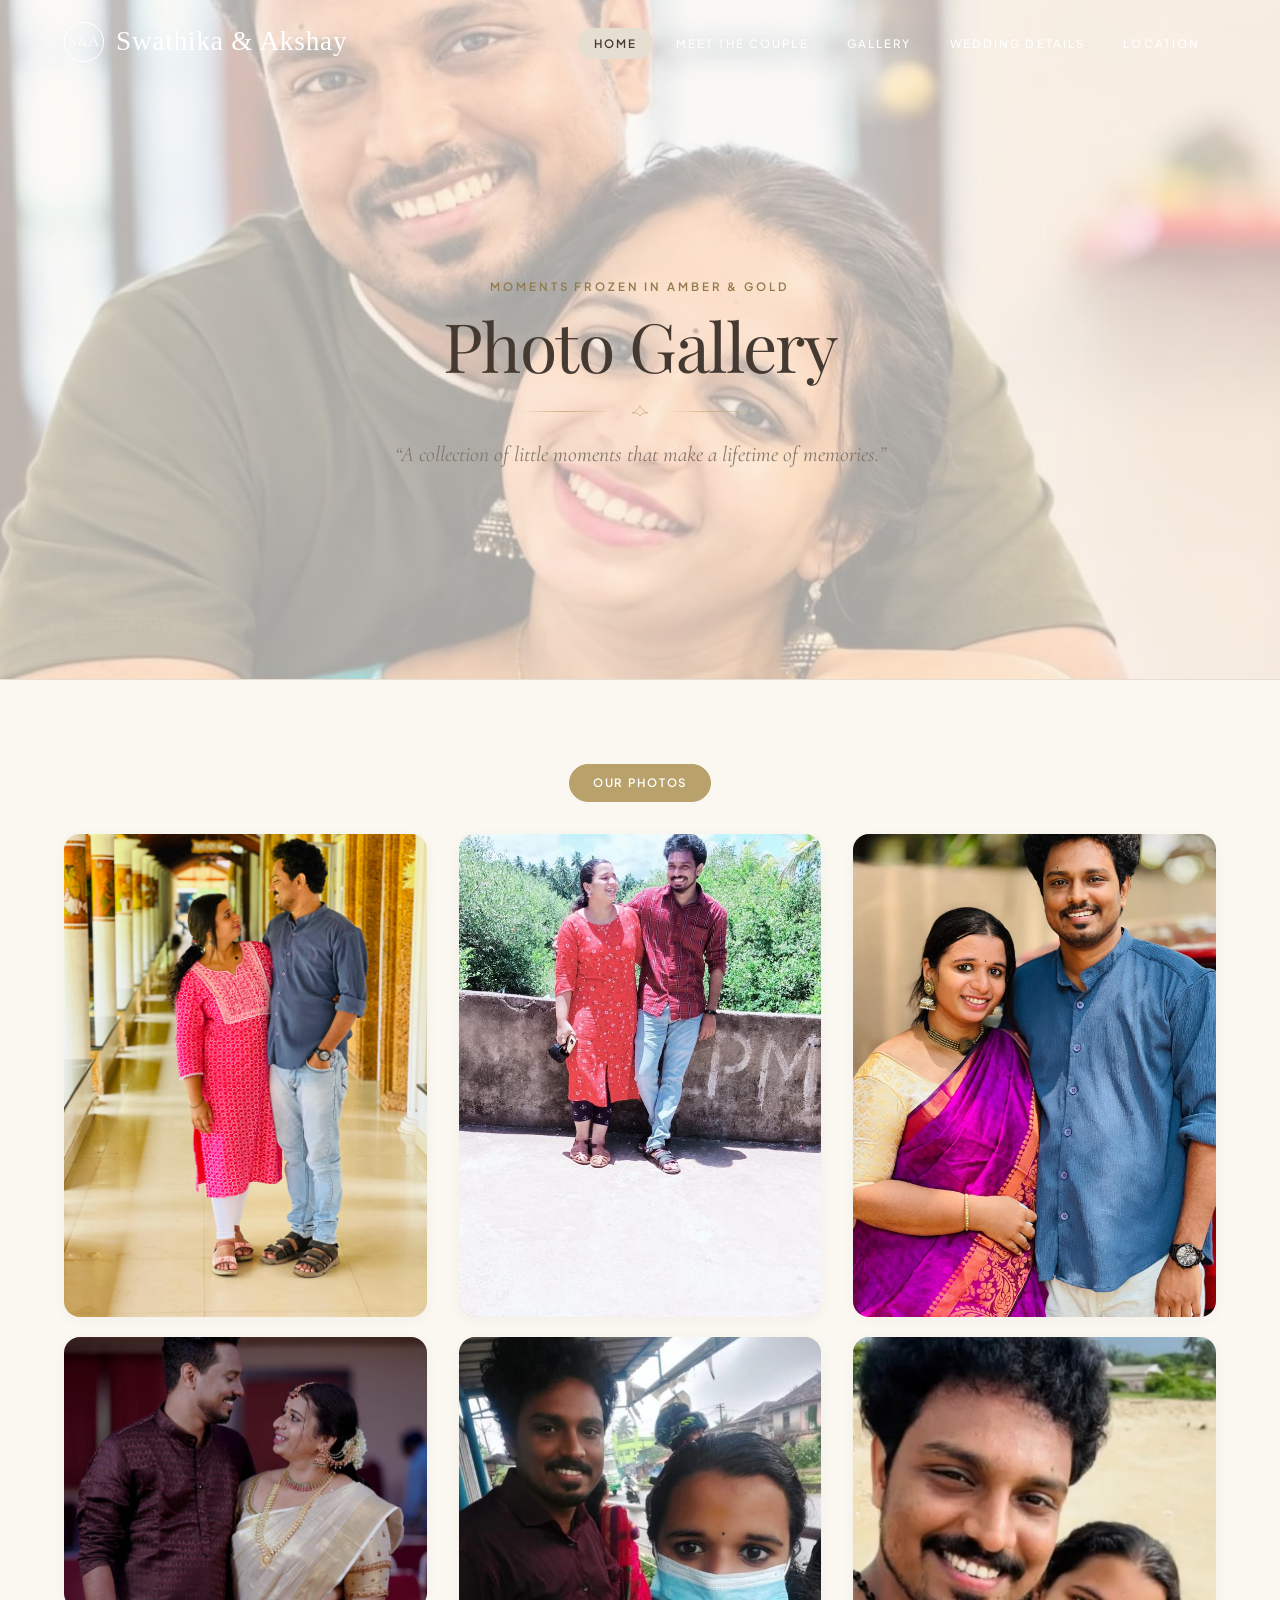
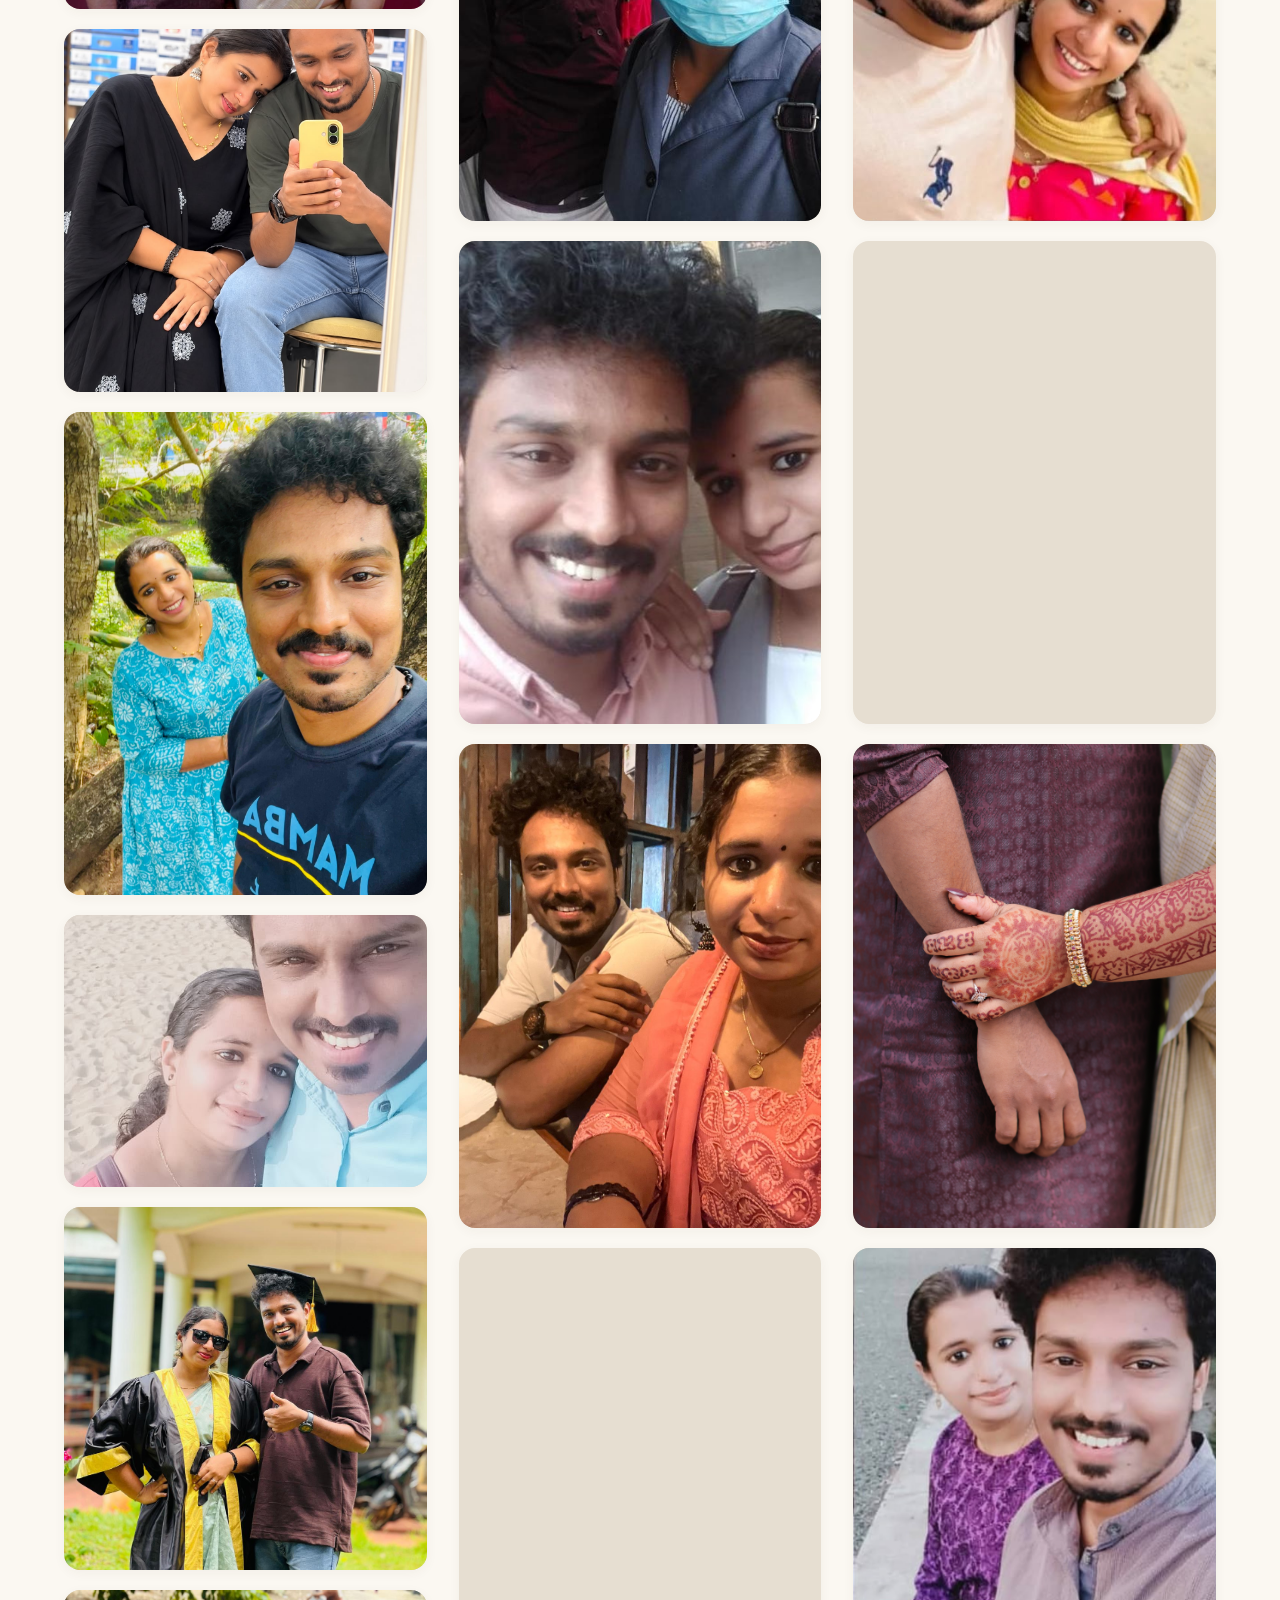
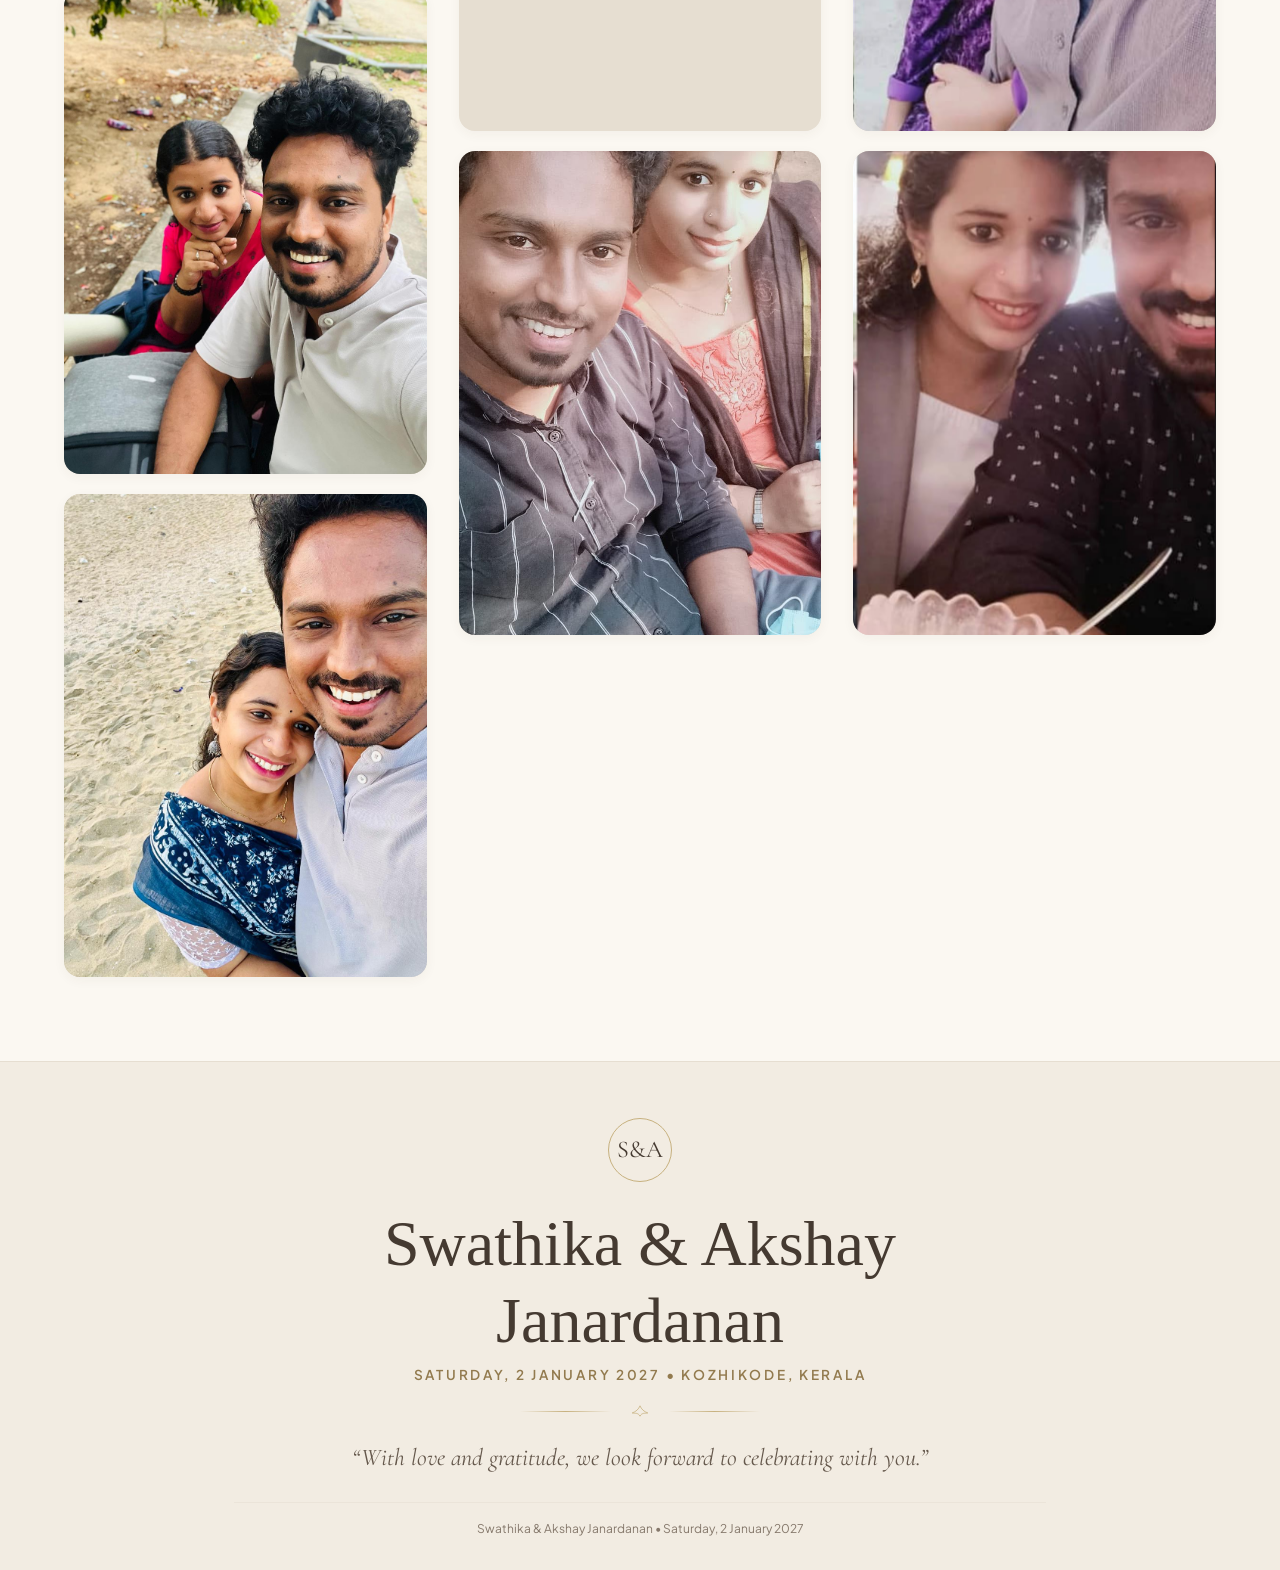
==== commit b858e4fe: "updation" ====
--- a/gallery.html
+++ b/gallery.html
@@ -19,7 +19,7 @@
   <!-- =========================================================================
        NAVIGATION BAR
        ========================================================================= -->
-  <header class="header-nav header-subpage">
+  <header class="header-nav header-hero">
     <div class="container nav-container">
       <a href="index.html" class="nav-brand" aria-label="Swathika and Akshay Wedding Home">
         <div class="brand-monogram">S&amp;A</div>
@@ -28,9 +28,9 @@
 
       <!-- Desktop Navigation Menu -->
       <ul class="nav-menu">
-        <li><a href="index.html" class="nav-link">Home</a></li>
+        <li><a href="index.html" class="nav-link active">Home</a></li>
         <li><a href="meet-the-couple.html" class="nav-link">Meet the Couple</a></li>
-        <li><a href="gallery.html" class="nav-link active">Gallery</a></li>
+        <li><a href="gallery.html" class="nav-link">Gallery</a></li>
         <li><a href="wedding-details.html" class="nav-link">Wedding Details</a></li>
         <li><a href="location.html" class="nav-link">Location</a></li>
       </ul>
@@ -41,7 +41,6 @@
       </button>
     </div>
   </header>
-
   <!-- Mobile Drawer Menu -->
   <nav id="mobile-navigation" class="mobile-nav-drawer" aria-label="Mobile navigation" aria-hidden="true" inert>
     <a href="index.html" class="mobile-nav-link">Home</a>
@@ -55,9 +54,9 @@
     <!-- =========================================================================
          EDITORIAL SUBPAGE HERO
          ========================================================================= -->
-    <section class="subpage-hero">
+    <section class="subpage-hero subpage-hero-couple">
       <div class="subpage-hero-bg">
-        <img src="images/couple-hero.jpg" alt="" onerror="this.onerror=null; this.src='https://images.unsplash.com/photo-1519741497674-611481863552?auto=format&fit=crop&w=1600&q=80';">
+        <img src="images/couple-12.jpeg" alt="">
       </div>
       <div class="container subpage-hero-content">
         <span class="eyebrow">Moments Frozen in Amber &amp; Gold</span>
@@ -66,7 +65,7 @@
           <svg viewBox="0 0 40 20"><path d="M20 2 C18 7 14 11 8 13 C12 14 17 12 20 18 C23 12 28 14 32 13 C26 11 22 7 20 2 Z"/></svg>
         </div>
         <p class="subpage-subtitle">
-          “Some moments become memories. Some people become forever.”
+          “A collection of little moments that make a lifetime of memories.”
         </p>
       </div>
     </section>
@@ -85,33 +84,33 @@
         <div class="masonry-container">
           
           <!-- 1. Couple Hero (Portrait) -->
-          <div class="gallery-card aspect-portrait" role="button" tabindex="0" aria-label="View photo: Swathika and Akshay" data-category="couples" data-title="Swathika &amp; Akshay" data-caption="Two souls, one heart, one beautiful forever.">
-            <div class="gallery-image-wrap">
-              <img src="images/couple-hero.jpg" alt="Swathika and Akshay" loading="lazy" onerror="this.onerror=null; this.src='https://images.unsplash.com/photo-1519741497674-611481863552?auto=format&fit=crop&w=1000&q=80';">
+          <div class="gallery-card aspect-portrait" role="button" tabindex="0" aria-label="View photo: Swathika and Akshay" data-category="couples" data-title="Swathika &amp; Akshay" data-caption="A promise of a lifetime, captured in one frame.">
+            <div class="gallery-image-wrap">
+              <img src="images/couple-hero.jpg" alt="Swathika and Akshay" loading="lazy">
             </div>
             <div class="gallery-overlay">
               <span class="gallery-tag">Couple Portrait</span>
               <h4 class="gallery-card-title">Swathika &amp; Akshay</h4>
-              <p class="gallery-card-caption">Two souls, one heart, one beautiful forever.</p>
+              <p class="gallery-card-caption">A promise of a lifetime, captured in one frame.</p>
             </div>
           </div>
 
           <!-- 4. Couple Moment 1 (Landscape) -->
-          <div class="gallery-card aspect-landscape" role="button" tabindex="0" aria-label="View photo: Together is a Beautiful Place to Be" data-category="couples" data-title="Together is a Beautiful Place to Be" data-caption="Sharing quiet smiles and boundless laughter together.">
-            <div class="gallery-image-wrap">
-              <img src="images/couple-1.jpg" alt="Couple Moment 1" loading="lazy" onerror="this.onerror=null; this.src='https://images.unsplash.com/photo-1511285560929-80b456fea0bc?auto=format&fit=crop&w=1100&q=80';">
-            </div>
-            <div class="gallery-overlay">
-              <span class="gallery-tag">Couple Portrait</span>
-              <h4 class="gallery-card-title">Together is a Beautiful Place to Be</h4>
-              <p class="gallery-card-caption">Sharing quiet smiles and boundless laughter together.</p>
+          <div class="gallery-card aspect-landscape" role="button" tabindex="0" aria-label="View photo: An Unforgettable Day" data-category="couples" data-title="An Unforgettable Day" data-caption="A shared smile from a meaningful day.">
+            <div class="gallery-image-wrap">
+              <img src="images/couple-4.jpg" alt="Couple Moment 1" loading="lazy">
+            </div>
+            <div class="gallery-overlay">
+              <span class="gallery-tag">Couple Portrait</span>
+              <h4 class="gallery-card-title">An Unforgettable Day</h4>
+              <p class="gallery-card-caption">A shared smile from a meaningful day.</p>
             </div>
           </div>
 
           <!-- 5. Couple Moment 2 (Square) -->
           <div class="gallery-card aspect-square" role="button" tabindex="0" aria-label="View photo: A New Chapter, A Lifetime of Love" data-category="couples" data-title="A New Chapter, A Lifetime of Love" data-caption="Celebrating the vows that will unite our families.">
             <div class="gallery-image-wrap">
-              <img src="images/couple-2.jpg" alt="Couple Moment 2" loading="lazy" onerror="this.onerror=null; this.src='https://images.unsplash.com/photo-1605100804763-247f67b3557e?auto=format&fit=crop&w=900&q=80';">
+              <img src="images/couple-3.jpg" alt="Couple Moment 2" loading="lazy">
             </div>
             <div class="gallery-overlay">
               <span class="gallery-tag">Couple Portrait</span>
@@ -123,7 +122,7 @@
           <!-- 6. Couple Moment 3 (Portrait) -->
           <div class="gallery-card aspect-portrait" role="button" tabindex="0" aria-label="View photo: Cherished Glimpses" data-category="couples" data-title="Cherished Glimpses" data-caption="Holding hands as we step forward into our blessed future.">
             <div class="gallery-image-wrap">
-              <img src="images/couple-3.jpg" alt="Couple Moment 3" loading="lazy" onerror="this.onerror=null; this.src='https://images.unsplash.com/photo-1537633552985-df8429e8048b?auto=format&fit=crop&w=1000&q=80';">
+              <img src="images/couple-2.jpg" alt="Couple Moment 3" loading="lazy">
             </div>
             <div class="gallery-overlay">
               <span class="gallery-tag">Couple Portrait</span>
@@ -135,7 +134,7 @@
           <!-- 7. Couple Moment 4 (Landscape) -->
           <div class="gallery-card aspect-landscape" role="button" tabindex="0" aria-label="View photo: Golden Twilight Promises" data-category="couples" data-title="Golden Twilight Promises" data-caption="Under the soft Kerala sky, blessed by the love of our families.">
             <div class="gallery-image-wrap">
-              <img src="images/couple-4.jpg" alt="Couple Moment 4" loading="lazy" onerror="this.onerror=null; this.src='https://images.unsplash.com/photo-1522673607200-164d1b6ce486?auto=format&fit=crop&w=1100&q=80';">
+              <img src="images/couple-18.jpeg" alt="Couple Moment 4" loading="lazy">
             </div>
             <div class="gallery-overlay">
               <span class="gallery-tag">Couple Portrait</span>
@@ -147,7 +146,7 @@
           <!-- 8. Couple Moment 5 (Square) -->
           <div class="gallery-card aspect-square" role="button" tabindex="0" aria-label="View photo: Forever in My Heart" data-category="couples" data-title="Forever in My Heart" data-caption="A smile that illuminates every tomorrow.">
             <div class="gallery-image-wrap">
-              <img src="images/couple-5.jpg" alt="Couple Moment 5" loading="lazy" onerror="this.onerror=null; this.src='https://images.unsplash.com/photo-1510812431401-41d2bd2722f3?auto=format&fit=crop&w=900&q=80';">
+              <img src="images/couple-5.jpg" alt="Couple Moment 5" loading="lazy">
             </div>
             <div class="gallery-overlay">
               <span class="gallery-tag">Couple Portrait</span>
@@ -159,7 +158,7 @@
           <!-- 9. Couple Moment 6 (Portrait) -->
           <div class="gallery-card aspect-portrait" role="button" tabindex="0" aria-label="View photo: The Sacred Threshold" data-category="couples" data-title="The Sacred Threshold" data-caption="Counting down to Saturday, 2 January 2027.">
             <div class="gallery-image-wrap">
-              <img src="images/couple-6.jpg" alt="Couple Moment 6" loading="lazy" onerror="this.onerror=null; this.src='https://images.unsplash.com/photo-1529636798458-92182e662485?auto=format&fit=crop&w=1000&q=80';">
+              <img src="images/couple-6.jpg" alt="Couple Moment 6" loading="lazy">
             </div>
             <div class="gallery-overlay">
               <span class="gallery-tag">Couple Portrait</span>
@@ -169,124 +168,145 @@
           </div>
 
           <!-- Additional couple portraits -->
-          <div class="gallery-card aspect-portrait" role="button" tabindex="0" aria-label="View couple photo 1" data-category="couples" data-title="A Moment Together 1" data-caption="A cherished moment from Swathika and Akshay's journey together.">
+          <div class="gallery-card aspect-portrait" role="button" tabindex="0" aria-label="View couple photo 7" data-category="couples" data-title="A Joyful Memory" data-caption="A favorite memory on their journey to forever.">
             <div class="gallery-image-wrap">
               <img src="images/couple-7.jpg" alt="Swathika and Akshay together, photo 1" loading="lazy" decoding="async">
             </div>
             <div class="gallery-overlay">
               <span class="gallery-tag">Couple Portrait</span>
-              <h4 class="gallery-card-title">A Moment Together</h4>
-              <p class="gallery-card-caption">A cherished moment from Swathika and Akshay's journey together.</p>
-            </div>
-          </div>
-
-          <div class="gallery-card aspect-portrait" role="button" tabindex="0" aria-label="View couple photo 2" data-category="couples" data-title="A Moment Together 2" data-caption="A cherished moment from Swathika and Akshay's journey together.">
+              <h4 class="gallery-card-title">A Joyful Memory</h4>
+              <p class="gallery-card-caption">A favorite memory on their journey to forever.</p>
+            </div>
+          </div>
+
+          <div class="gallery-card aspect-portrait" role="button" tabindex="0" aria-label="View couple photo 8" data-category="couples" data-title="A Sweet Moment" data-caption="One of the many moments they will carry forward.">
             <div class="gallery-image-wrap">
               <img src="images/couple-8.jpg" alt="Swathika and Akshay together, photo 2" loading="lazy" decoding="async">
             </div>
             <div class="gallery-overlay">
               <span class="gallery-tag">Couple Portrait</span>
-              <h4 class="gallery-card-title">A Moment Together</h4>
-              <p class="gallery-card-caption">A cherished moment from Swathika and Akshay's journey together.</p>
-            </div>
-          </div>
-
-          <div class="gallery-card aspect-portrait" role="button" tabindex="0" aria-label="View couple photo 3" data-category="couples" data-title="A Moment Together 3" data-caption="A cherished moment from Swathika and Akshay's journey together.">
+              <h4 class="gallery-card-title">A Sweet Moment</h4>
+              <p class="gallery-card-caption">One of the many moments they will carry forward.</p>
+            </div>
+          </div>
+
+          <div class="gallery-card aspect-portrait" role="button" tabindex="0" aria-label="View couple photo 9" data-category="couples" data-title="Always Together" data-caption="A quiet reminder of the joy they share.">
             <div class="gallery-image-wrap">
               <img src="images/couple-9.jpg" alt="Swathika and Akshay together, photo 3" loading="lazy" decoding="async">
             </div>
             <div class="gallery-overlay">
               <span class="gallery-tag">Couple Portrait</span>
-              <h4 class="gallery-card-title">A Moment Together</h4>
-              <p class="gallery-card-caption">A cherished moment from Swathika and Akshay's journey together.</p>
-            </div>
-          </div>
-
-          <div class="gallery-card aspect-portrait" role="button" tabindex="0" aria-label="View couple photo 4" data-category="couples" data-title="A Moment Together 4" data-caption="A cherished moment from Swathika and Akshay's journey together.">
+              <h4 class="gallery-card-title">Always Together</h4>
+              <p class="gallery-card-caption">A quiet reminder of the joy they share.</p>
+            </div>
+          </div>
+
+          <div class="gallery-card aspect-portrait" role="button" tabindex="0" aria-label="View couple photo 10" data-category="couples" data-title="A Day to Remember" data-caption="A treasured photograph from this chapter of their story.">
             <div class="gallery-image-wrap">
               <img src="images/couple-10.jpg" alt="Swathika and Akshay together, photo 4" loading="lazy" decoding="async">
             </div>
             <div class="gallery-overlay">
               <span class="gallery-tag">Couple Portrait</span>
-              <h4 class="gallery-card-title">A Moment Together</h4>
-              <p class="gallery-card-caption">A cherished moment from Swathika and Akshay's journey together.</p>
-            </div>
-          </div>
-
-          <div class="gallery-card aspect-portrait" role="button" tabindex="0" aria-label="View couple photo 5" data-category="couples" data-title="A Moment Together 5" data-caption="A cherished moment from Swathika and Akshay's journey together.">
+              <h4 class="gallery-card-title">A Day to Remember</h4>
+              <p class="gallery-card-caption">A treasured photograph from this chapter of their story.</p>
+            </div>
+          </div>
+
+          <div class="gallery-card aspect-portrait" role="button" tabindex="0" aria-label="View couple photo 11" data-category="couples" data-title="A Shared Promise" data-caption="A small glimpse into a lifetime of memories.">
             <div class="gallery-image-wrap">
               <img src="images/couple-11.jpg" alt="Swathika and Akshay together, photo 5" loading="lazy" decoding="async">
             </div>
             <div class="gallery-overlay">
               <span class="gallery-tag">Couple Portrait</span>
-              <h4 class="gallery-card-title">A Moment Together</h4>
-              <p class="gallery-card-caption">A cherished moment from Swathika and Akshay's journey together.</p>
-            </div>
-          </div>
-
-          <div class="gallery-card aspect-portrait" role="button" tabindex="0" aria-label="View couple photo 6" data-category="couples" data-title="A Moment Together 6" data-caption="A cherished moment from Swathika and Akshay's journey together.">
-            <div class="gallery-image-wrap">
-              <img src="images/couple-1.jpg" alt="Swathika and Akshay together, photo 6" loading="lazy" decoding="async">
-            </div>
-            <div class="gallery-overlay">
-              <span class="gallery-tag">Couple Portrait</span>
-              <h4 class="gallery-card-title">A Moment Together</h4>
-              <p class="gallery-card-caption">A cherished moment from Swathika and Akshay's journey together.</p>
-            </div>
-          </div>
-
-          <div class="gallery-card aspect-portrait" role="button" tabindex="0" aria-label="View couple photo 7" data-category="couples" data-title="A Moment Together 7" data-caption="A cherished moment from Swathika and Akshay's journey together.">
-            <div class="gallery-image-wrap">
-              <img src="images/couple-2.jpg" alt="Swathika and Akshay together, photo 7" loading="lazy" decoding="async">
-            </div>
-            <div class="gallery-overlay">
-              <span class="gallery-tag">Couple Portrait</span>
-              <h4 class="gallery-card-title">A Moment Together</h4>
-              <p class="gallery-card-caption">A cherished moment from Swathika and Akshay's journey together.</p>
-            </div>
-          </div>
-
-          <div class="gallery-card aspect-portrait" role="button" tabindex="0" aria-label="View couple photo 8" data-category="couples" data-title="A Moment Together 8" data-caption="A cherished moment from Swathika and Akshay's journey together.">
-            <div class="gallery-image-wrap">
-              <img src="images/couple-3.jpg" alt="Swathika and Akshay together, photo 8" loading="lazy" decoding="async">
-            </div>
-            <div class="gallery-overlay">
-              <span class="gallery-tag">Couple Portrait</span>
-              <h4 class="gallery-card-title">A Moment Together</h4>
-              <p class="gallery-card-caption">A cherished moment from Swathika and Akshay's journey together.</p>
-            </div>
-          </div>
-
-          <div class="gallery-card aspect-portrait" role="button" tabindex="0" aria-label="View couple photo 9" data-category="couples" data-title="A Moment Together 9" data-caption="A cherished moment from Swathika and Akshay's journey together.">
-            <div class="gallery-image-wrap">
-              <img src="images/couple-4.jpg" alt="Swathika and Akshay together, photo 9" loading="lazy" decoding="async">
-            </div>
-            <div class="gallery-overlay">
-              <span class="gallery-tag">Couple Portrait</span>
-              <h4 class="gallery-card-title">A Moment Together</h4>
-              <p class="gallery-card-caption">A cherished moment from Swathika and Akshay's journey together.</p>
-            </div>
-          </div>
-
-          <div class="gallery-card aspect-portrait" role="button" tabindex="0" aria-label="View couple photo 10" data-category="couples" data-title="A Moment Together 10" data-caption="A cherished moment from Swathika and Akshay's journey together.">
-            <div class="gallery-image-wrap">
-              <img src="images/couple-5.jpg" alt="Swathika and Akshay together, photo 10" loading="lazy" decoding="async">
-            </div>
-            <div class="gallery-overlay">
-              <span class="gallery-tag">Couple Portrait</span>
-              <h4 class="gallery-card-title">A Moment Together</h4>
-              <p class="gallery-card-caption">A cherished moment from Swathika and Akshay's journey together.</p>
-            </div>
-          </div>
-
-          <div class="gallery-card aspect-portrait" role="button" tabindex="0" aria-label="View couple photo 11" data-category="couples" data-title="A Moment Together 11" data-caption="A cherished moment from Swathika and Akshay's journey together.">
-            <div class="gallery-image-wrap">
-              <img src="images/couple-6.jpg" alt="Swathika and Akshay together, photo 11" loading="lazy" decoding="async">
-            </div>
-            <div class="gallery-overlay">
-              <span class="gallery-tag">Couple Portrait</span>
-              <h4 class="gallery-card-title">A Moment Together</h4>
-              <p class="gallery-card-caption">A cherished moment from Swathika and Akshay's journey together.</p>
+              <h4 class="gallery-card-title">A Shared Promise</h4>
+              <p class="gallery-card-caption">A small glimpse into a lifetime of memories.</p>
+            </div>
+          </div>
+
+          <div class="gallery-card aspect-portrait" role="button" tabindex="0" aria-label="View couple photo 12" data-category="couples" data-title="A Lifetime Beginning" data-caption="A cherished image from their time together.">
+            <div class="gallery-image-wrap">
+              <img src="images/couple-12.jpg" alt="Swathika and Akshay together, photo 6" loading="lazy" decoding="async">
+            </div>
+            <div class="gallery-overlay">
+              <span class="gallery-tag">Couple Portrait</span>
+              <h4 class="gallery-card-title">A Lifetime Beginning</h4>
+              <p class="gallery-card-caption">A cherished image from their time together.</p>
+            </div>
+          </div>
+
+          <div class="gallery-card aspect-portrait" role="button" tabindex="0" aria-label="View photo: Swathika, the bride" data-category="bride" data-title="Swathika — The Bride" data-caption="A portrait of the bride, surrounded by the joy of this season.">
+            <div class="gallery-image-wrap">
+              <img src="images/couple-17.jpeg" alt="Bride Swathika" loading="lazy" decoding="async">
+            </div>
+            <div class="gallery-overlay">
+              <span class="gallery-tag">Couple Portrait</span>
+              <h4 class="gallery-card-title">A Lifetime Beginning</h4>
+              <p class="gallery-card-caption">A cherished image from their time together.</p>
+            </div>
+          </div>
+
+          <div class="gallery-card aspect-portrait" role="button" tabindex="0" aria-label="View photo: Akshay Janardanan, the groom" data-category="groom" data-title="Akshay Janardanan — The Groom" data-caption="A portrait of the groom as the celebrations begin.">
+            <div class="gallery-image-wrap">
+              <img src="images/couple-1.jpg" alt="Groom Akshay Janardanan" loading="lazy" decoding="async">
+            </div>
+            <div class="gallery-overlay">
+              <span class="gallery-tag">Couple Portrait</span>
+              <h4 class="gallery-card-title">A Lifetime Beginning</h4>
+              <p class="gallery-card-caption">A cherished image from their time together.</p>
+            </div>
+          </div>
+
+          <div class="gallery-card aspect-portrait" role="button" tabindex="0" aria-label="View photo: Swathika with her family" data-category="families" data-title="Family of Swathika" data-caption="A family portrait celebrating the people closest to the bride.">
+            <div class="gallery-image-wrap">
+              <img src="images/couple-16.jpeg" alt="Swathika with her family" loading="lazy" decoding="async">
+            </div>
+            <div class="gallery-overlay">
+              <span class="gallery-tag">Couple Portrait</span>
+              <h4 class="gallery-card-title">A Shared Promise</h4>
+              <p class="gallery-card-caption">A small glimpse into a lifetime of memories.</p>
+            </div>
+          </div>
+
+          <div class="gallery-card aspect-portrait" role="button" tabindex="0" aria-label="View photo: Us" data-category="families" data-title="Family of Akshay" data-caption="A family portrait celebrating the people closest to the groom.">
+            <div class="gallery-image-wrap">
+              <img src="images/couple-15.jpeg" alt="Couple" loading="lazy" decoding="async">
+            </div>
+            <div class="gallery-overlay">
+              <span class="gallery-tag">Couple Portrait</span>
+              <h4 class="gallery-card-title">A Shared Promise</h4>
+              <p class="gallery-card-caption">A small glimpse into a lifetime of memories.</p>
+            </div>
+          </div>
+
+          <div class="gallery-card aspect-portrait" role="button" tabindex="0" aria-label="View portrait of Swathika and Akshay" data-category="couples" data-title="A Beautiful Meeting" data-caption="A favorite portrait from Swathika and Akshay's story.">
+            <div class="gallery-image-wrap">
+              <img src="images/VN__6094.JPG" alt="Swathika and Akshay together" loading="lazy" decoding="async">
+            </div>
+            <div class="gallery-overlay">
+              <span class="gallery-tag">Together</span>
+              <h4 class="gallery-card-title">A Beautiful Meeting</h4>
+              <p class="gallery-card-caption">A favorite portrait from Swathika and Akshay's story.</p>
+            </div>
+          </div>
+
+          <div class="gallery-card aspect-portrait" role="button" tabindex="0" aria-label="View portrait of Swathika and Akshay" data-category="couples" data-title="A Beautiful Meeting" data-caption="A favorite portrait from Swathika and Akshay's story.">
+            <div class="gallery-image-wrap">
+              <img src="images/couple-13.jpeg" alt="Swathika and Akshay together" loading="lazy" decoding="async">
+            </div>
+            <div class="gallery-overlay">
+              <span class="gallery-tag">Together</span>
+              <h4 class="gallery-card-title">A Beautiful Meeting</h4>
+              <p class="gallery-card-caption">A favorite portrait from Swathika and Akshay's story.</p>
+            </div>
+          </div>
+          <div class="gallery-card aspect-portrait" role="button" tabindex="0" aria-label="View couple photo 10" data-category="couples" data-title="A Day to Remember" data-caption="A treasured photograph from this chapter of their story.">
+            <div class="gallery-image-wrap">
+              <img src="images/couple-14.jpeg" alt="Swathika and Akshay together, photo 4" loading="lazy" decoding="async">
+            </div>
+            <div class="gallery-overlay">
+              <span class="gallery-tag">Couple Portrait</span>
+              <h4 class="gallery-card-title">A Day to Remember</h4>
+              <p class="gallery-card-caption">A treasured photograph from this chapter of their story.</p>
             </div>
           </div>
 
@@ -316,7 +336,7 @@
         <img id="lightbox-img" src="" alt="">
       </div>
       <div class="lightbox-info">
-        <div id="lightbox-counter" class="lightbox-counter">Photo 1 of 20</div>
+        <div id="lightbox-counter" class="lightbox-counter">Photo 1 of 18</div>
         <h3 id="lightbox-title" class="lightbox-title">Photo Title</h3>
         <p id="lightbox-caption" class="lightbox-caption">Photo caption text.</p>
       </div>
@@ -337,53 +357,14 @@
       </div>
 
       <p class="footer-blessing">
-        “With the blessings of our families, we warmly invite you to join us and celebrate the beginning of our forever. Your presence and blessings will make our special day even more beautiful.”
+        “With love and gratitude, we look forward to celebrating with you.”
       </p>
-
-      <div style="margin: 1.5rem 0;">
-        <button type="button" class="btn btn-secondary open-share-btn">Share Invitation</button>
-      </div>
-
-      <div class="footer-nav">
-        <a href="index.html">Home</a>
-        <a href="meet-the-couple.html">Meet the Couple</a>
-        <a href="gallery.html">Gallery</a>
-        <a href="wedding-details.html">Wedding Details</a>
-        <a href="location.html">Location</a>
-      </div>
 
       <p class="footer-copy">
         Swathika &amp; Akshay Janardanan • Saturday, 2 January 2027
       </p>
     </div>
   </footer>
-  
-  <div id="share-modal" class="modal-backdrop" role="dialog" aria-modal="true" aria-label="Share Wedding Invitation">
-    <div class="modal-box" style="max-width: 460px;">
-      <button id="share-close-btn" class="modal-close" type="button" aria-label="Close modal">
-        <svg viewBox="0 0 24 24" width="22" height="22" stroke="currentColor" stroke-width="2" fill="none"><line x1="18" y1="6" x2="6" y2="18"></line><line x1="6" y1="6" x2="18" y2="18"></line></svg>
-      </button>
-
-      <div style="text-align: center; margin-bottom: 1.5rem;">
-        <span class="eyebrow">Wedding of Swathika &amp; Akshay</span>
-        <h3 style="font-size: 2rem;">Share Our Invitation</h3>
-        <div class="floral-divider">
-          <svg viewBox="0 0 40 20"><path d="M20 2 C18 7 14 11 8 13 C12 14 17 12 20 18 C23 12 28 14 32 13 C26 11 22 7 20 2 Z"/></svg>
-        </div>
-        <p style="font-size: 0.85rem; color: var(--color-brown-light);">Share this link with friends and family.</p>
-      </div>
-
-      <div style="display: flex; gap: 0.5rem; margin-bottom: 1.5rem;">
-        <input type="text" id="share-url-input" class="form-input" value="https://swathika-akshay.wedding" readonly style="font-size: 0.85rem;">
-        <button id="copy-link-btn" type="button" class="btn btn-primary" style="white-space: nowrap; padding: 0.85rem 1.25rem;">Copy</button>
-      </div>
-
-      <div style="display: grid; grid-template-columns: 1fr 1fr; gap: 0.75rem;">
-        <button id="share-whatsapp-btn" type="button" class="btn btn-secondary" style="font-size: 0.72rem;">WhatsApp</button>
-        <button id="share-email-btn" type="button" class="btn btn-secondary" style="font-size: 0.72rem;">Email Invite</button>
-      </div>
-    </div>
-  </div>
 
   <script src="script.js"></script>
 </body>
--- a/style.css
+++ b/style.css
@@ -1,41 +1,36 @@
 /* ==========================================================================
    SWATHIKA & AKSHAY JANARDANAN — WEDDING INVITATION STYLESHEET
-   Aesthetic: Sophisticated Kerala Wedding • Warm Terracotta & Coral • Modern Pinterest
+   Aesthetic: Minimal Kerala Wedding • Warm Ivory, Champagne Gold & Brown
    ========================================================================== */
 
 /* --------------------------------------------------------------------------
    CSS VARIABLES & DESIGN TOKENS
    -------------------------------------------------------------------------- */
 :root {
-  /* Warm Terracotta & Coral Wedding Palette */
-  --color-ivory: #FDF6F0;          /* Primary background canvas — warm cream */
-  --color-cream: #FEF9F5;          /* Soft pristine cream */
-  --color-ivory-dark: #F5E8DC;     /* Contrast section background */
-  --color-beige: #EDD5C0;          /* Elegant border & card line — warm sand */
-  --color-beige-light: #FAF0E8;    /* Light beige surface */
-  --color-beige-dark: #D4A882;     /* Accent separator line */
-  
-  /* Coral & Terracotta Accents — from uploaded palette */
-  --color-gold: #D4956A;           /* Warm sandy tan (left swatch) */
-  --color-gold-light: #FAEADE;     /* Very light sandy tint */
-  --color-gold-dark: #B87340;      /* Warm golden caramel (right swatch) */
-  --color-gold-metallic: linear-gradient(135deg, #E0A880 0%, #D4956A 50%, #B87340 100%);
-
-  /* Coral / Terracotta — the signature accent */
-  --color-coral: #E05233;          /* Bold coral-red (middle swatch) */
-  --color-coral-dark: #C4401F;     /* Deep terracotta */
-  --color-coral-light: #FCEAE5;    /* Blush tint */
-  --color-coral-medium: #E87055;   /* Medium coral */
-
-  /* Botanical accents — warm olive */
+  --color-ivory: #FBF8F2;
+  --color-cream: #FFFDF9;
+  --color-ivory-dark: #F2ECE2;
+  --color-beige: #E6DED1;
+  --color-beige-light: #F7F2E9;
+  --color-beige-dark: #C9B994;
+
+  --color-gold: #C7B17F;
+  --color-gold-light: #F3ECD9;
+  --color-gold-dark: #927A4E;
+  --color-gold-metallic: linear-gradient(135deg, #D8C89F 0%, #B9A16C 100%);
+
+  --color-coral: #B9A16C;
+  --color-coral-dark: #927A4E;
+  --color-coral-light: #F3ECD9;
+  --color-coral-medium: #C7B17F;
+
   --color-sage: #9E8E7A;
   --color-sage-light: #F0E8DE;
   --color-sage-dark: #6B5540;
 
-  /* Typography Colors */
-  --color-brown: #6B4535;          /* Primary warm brown text */
-  --color-brown-dark: #4A2515;     /* Rich deep terracotta-brown headings */
-  --color-brown-light: #9E6E5A;    /* Secondary muted warm brown */
+  --color-brown: #65584C;
+  --color-brown-dark: #453A31;
+  --color-brown-light: #85786B;
   --color-white: #FFFFFF;
 
   /* Fonts */
@@ -44,11 +39,11 @@
   --font-sans: 'Plus Jakarta Sans', -apple-system, BlinkMacSystemFont, 'Segoe UI', Roboto, sans-serif;
   --font-script: 'Alex Brush', 'Great Vibes', cursive;
 
-  /* Shadows — warm terracotta-tinted */
-  --shadow-sm: 0 4px 14px rgba(74, 37, 21, 0.06);
-  --shadow-md: 0 12px 30px -8px rgba(74, 37, 21, 0.10), 0 0 1px rgba(74, 37, 21, 0.06);
-  --shadow-lg: 0 24px 50px -12px rgba(74, 37, 21, 0.15);
-  --shadow-xl: 0 32px 64px -16px rgba(74, 37, 21, 0.25);
+  /* Soft warm-brown shadows */
+  --shadow-sm: 0 3px 12px rgba(69, 58, 49, 0.05);
+  --shadow-md: 0 12px 30px -10px rgba(69, 58, 49, 0.12), 0 0 1px rgba(69, 58, 49, 0.06);
+  --shadow-lg: 0 22px 48px -16px rgba(69, 58, 49, 0.17);
+  --shadow-xl: 0 30px 60px -18px rgba(69, 58, 49, 0.24);
 
   /* Transitions */
   --transition-fast: 0.2s ease;
@@ -76,7 +71,7 @@
   color: var(--color-brown);
   font-family: var(--font-sans);
   font-size: 16px;
-  line-height: 1.65;
+  line-height: 1.6;
   overflow-x: hidden;
   min-height: 100vh;
   display: flex;
@@ -109,7 +104,7 @@
 
 /* Typography Defaults */
 h1, h2, h3, h4, h5, h6 {
-  font-family: var(--font-serif);
+  font-family: var(--font-display);
   font-weight: 400;
   color: var(--color-brown-dark);
   line-height: 1.2;
@@ -117,6 +112,27 @@
 
 p {
   color: var(--color-brown);
+}
+
+.brand-names,
+.hero-names,
+.footer-names,
+.couple-names,
+.ceremony-title span,
+.couple-signature {
+  font-family: var(--font-script);
+  font-weight: 400;
+}
+
+.section-title.couple-names {
+  font-size: clamp(2.5rem, 8vw, 4rem);
+  line-height: 1;
+}
+
+.couple-signature {
+  margin-top: 1rem;
+  color: var(--color-brown-dark);
+  font-size: 1.8rem;
 }
 
 a {
@@ -162,21 +178,70 @@
 }
 
 .section {
-  padding-top: 5.5rem;
-  padding-bottom: 5.5rem;
+  padding-top: 4rem;
+  padding-bottom: 4rem;
+}
+
+.home-save-date {
+  padding-top: 1rem;
+}
+
+.save-date-card {
+  padding: clamp(1.5rem, 5vw, 3rem);
+  text-align: center;
+}
+
+.home-profiles-grid {
+  display: grid;
+  grid-template-columns: 1fr;
+  gap: 1.5rem;
+  max-width: 950px;
+  margin: 0 auto;
+}
+
+.home-profile-copy {
+  margin-bottom: 1.25rem;
+  line-height: 1.65;
+}
+
+.home-gallery-grid {
+  display: grid;
+  grid-template-columns: repeat(2, minmax(0, 1fr));
+  gap: 0.85rem;
+}
+
+.home-gallery-grid .gallery-card {
+  margin-bottom: 0;
+  border-radius: 0.9rem;
+}
+
+.home-gallery-cta {
+  margin-top: 1.75rem;
+  text-align: center;
+}
+
+@media (min-width: 700px) {
+  .home-profiles-grid {
+    grid-template-columns: repeat(2, minmax(0, 1fr));
+  }
+
+  .home-gallery-grid {
+    grid-template-columns: repeat(4, minmax(0, 1fr));
+    gap: 1rem;
+  }
 }
 
 @media (min-width: 768px) {
   .section {
-    padding-top: 7.5rem;
-    padding-bottom: 7.5rem;
+    padding-top: 5.25rem;
+    padding-bottom: 5.25rem;
   }
 }
 
 .section-title-wrap {
   text-align: center;
   max-width: 720px;
-  margin: 0 auto 3.5rem auto;
+  margin: 0 auto 2.5rem auto;
 }
 
 .eyebrow {
@@ -190,7 +255,7 @@
 }
 
 .section-title {
-  font-size: 2.35rem;
+  font-size: clamp(2rem, 5vw, 3.1rem);
   font-weight: 400;
   color: var(--color-brown-dark);
   letter-spacing: -0.01em;
@@ -205,7 +270,7 @@
 .section-subtitle {
   font-family: var(--font-serif);
   font-style: italic;
-  font-size: 1.2rem;
+  font-size: clamp(1.05rem, 2.4vw, 1.25rem);
   color: var(--color-brown-light);
   margin-top: 0.5rem;
 }
@@ -274,24 +339,24 @@
 .btn-primary {
   background-color: var(--color-coral);
   color: var(--color-white);
-  box-shadow: 0 4px 16px rgba(224, 82, 51, 0.28);
+  box-shadow: 0 4px 16px rgba(146, 122, 78, 0.18);
 }
 
 .btn-primary:hover {
   background-color: var(--color-coral-dark);
   transform: translateY(-2px);
-  box-shadow: 0 8px 24px rgba(224, 82, 51, 0.4);
+  box-shadow: 0 8px 24px rgba(146, 122, 78, 0.24);
 }
 
 .btn-gold {
   background: var(--color-gold-metallic);
   color: var(--color-white);
-  box-shadow: 0 4px 16px rgba(212, 149, 106, 0.35);
+  box-shadow: 0 4px 16px rgba(146, 122, 78, 0.2);
 }
 
 .btn-gold:hover {
   transform: translateY(-2px);
-  box-shadow: 0 8px 24px rgba(212, 149, 106, 0.5);
+  box-shadow: 0 8px 24px rgba(146, 122, 78, 0.28);
 }
 
 .btn-secondary {
@@ -336,10 +401,10 @@
   background-color: var(--color-cream);
   border: 1px solid var(--color-beige);
   border-radius: 1.5rem;
-  padding: 2rem 2.5rem;
+  padding: clamp(1.5rem, 4vw, 2.5rem);
   text-align: center;
   max-width: 780px;
-  margin: 3rem auto;
+  margin: 2rem auto;
   position: relative;
 }
 
@@ -371,11 +436,11 @@
 }
 
 .header-nav.scrolled {
-  background-color: rgba(253, 246, 240, 0.96);
+  background-color: rgba(251, 248, 242, 0.96);
   backdrop-filter: blur(14px);
   padding: 0.85rem 0;
-  box-shadow: 0 2px 20px rgba(74, 37, 21, 0.08);
-  border-bottom: 1px solid rgba(237, 213, 192, 0.8);
+  box-shadow: 0 2px 20px rgba(69, 58, 49, 0.08);
+  border-bottom: 1px solid rgba(201, 185, 148, 0.55);
 }
 
 .nav-container {
@@ -404,8 +469,7 @@
 }
 
 .brand-names {
-  font-family: var(--font-serif);
-  font-size: 1.35rem;
+  font-size: 1.7rem;
   letter-spacing: 0.03em;
 }
 
@@ -430,6 +494,7 @@
   padding: 0.5rem 1rem;
   border-radius: 999px;
   transition: all var(--transition-fast);
+  z-index: 2;
 }
 
 .nav-link:hover {
@@ -447,11 +512,6 @@
   display: flex;
   align-items: center;
   gap: 0.75rem;
-}
-
-.nav-rsvp-btn {
-  padding: 0.6rem 1.35rem;
-  font-size: 0.72rem;
 }
 
 .mobile-menu-toggle {
@@ -490,7 +550,7 @@
   top: 5rem;
   left: 0;
   right: 0;
-  background-color: rgba(253, 246, 240, 0.98);
+  background-color: rgba(251, 248, 242, 0.98);
   backdrop-filter: blur(16px);
   border-bottom: 1px solid var(--color-beige);
   padding: 1.5rem;
@@ -544,8 +604,8 @@
 
 .header-subpage {
   color: var(--color-brown);
-  background-color: rgba(253, 246, 240, 0.94);
-  border-bottom: 1px solid rgba(237, 213, 192, 0.85);
+  background-color: rgba(251, 248, 242, 0.94);
+  border-bottom: 1px solid rgba(201, 185, 148, 0.55);
   backdrop-filter: blur(12px);
 }
 
@@ -554,8 +614,8 @@
    -------------------------------------------------------------------------- */
 .subpage-hero {
   position: relative;
-  padding-top: 8.5rem;
-  padding-bottom: 4.5rem;
+  padding-top: 7.5rem;
+  padding-bottom: 3.25rem;
   text-align: center;
   background-color: var(--color-ivory);
   border-bottom: 1px solid var(--color-beige);
@@ -574,12 +634,13 @@
   position: absolute;
   inset: 0;
   z-index: 0;
-  opacity: 0.13;
+  opacity: 0.18;
   filter: blur(1px);
+  overflow: hidden;
 }
 
 .subpage-hero-couple .subpage-hero-bg {
-  opacity: 0.28;
+  opacity: 0.32;
   filter: none;
 }
 
@@ -587,6 +648,9 @@
   width: 100%;
   height: 100%;
   object-fit: cover;
+  object-position: center center;
+  transform: scale(1.08);
+  transform-origin: center center;
 }
 
 .subpage-hero-content {
@@ -613,21 +677,15 @@
 }
 
 .subpage-title {
-  font-size: 2.75rem;
+  font-size: clamp(2.35rem, 6vw, 4.25rem);
   font-weight: 400;
   letter-spacing: -0.02em;
-}
-
-@media (min-width: 768px) {
-  .subpage-title {
-    font-size: 4.25rem;
-  }
 }
 
 .subpage-subtitle {
   font-family: var(--font-serif);
   font-style: italic;
-  font-size: 1.25rem;
+  font-size: clamp(1.1rem, 2.5vw, 1.35rem);
   color: var(--color-brown-light);
   max-width: 650px;
   margin: 0.5rem auto 0 auto;
@@ -645,7 +703,7 @@
   justify-content: center;
   text-align: center;
   color: var(--color-white);
-  padding: 6.5rem 1.5rem 5rem 1.5rem;
+  padding: 7rem 1.5rem 4rem;
   overflow: hidden;
 }
 
@@ -660,13 +718,6 @@
   height: 100%;
   object-fit: cover;
   object-position: center 25%;
-  transform: scale(1.03);
-  animation: heroSubtleScale 16s infinite alternate ease-in-out;
-}
-
-@keyframes heroSubtleScale {
-  0% { transform: scale(1.0); }
-  100% { transform: scale(1.06); }
 }
 
 .hero-overlay {
@@ -708,7 +759,7 @@
   font-style: italic;
   font-size: 1.35rem;
   font-weight: 300;
-  color: #FCDEC9;
+  color: var(--color-gold-light);
   margin-bottom: 0.5rem;
 }
 
@@ -719,42 +770,26 @@
 }
 
 .hero-names {
-  font-family: var(--font-serif);
-  font-size: 3.5rem;
-  font-weight: 300;
-  line-height: 1.05;
-  margin: 0.4rem 0 1.25rem 0;
-  letter-spacing: -0.01em;
+  font-size: clamp(4.5rem, 12vw, 8rem);
+  line-height: 0.95;
+  margin: 0.55rem 0 1.25rem;
+  letter-spacing: 0;
   text-shadow: 0 4px 28px rgba(0, 0, 0, 0.35);
 }
 
-@media (min-width: 768px) {
-  .hero-names {
-    font-size: 5.75rem;
-  }
-}
-
-@media (min-width: 1024px) {
-  .hero-names {
-    font-size: 7rem;
-  }
-}
-
 .hero-ampersand {
-  font-style: italic;
-  font-weight: 300;
-  color: #F0A882;
+  color: #E5D5AE;
 }
 
 .hero-details {
   display: flex;
   flex-direction: column;
-  gap: 0.6rem;
+  gap: 0.9rem 1.5rem;
   font-size: 0.88rem;
   text-transform: uppercase;
-  letter-spacing: 0.18em;
+  letter-spacing: 0.11em;
   color: var(--color-ivory);
-  margin: 1.5rem 0 2.25rem 0;
+  margin: 1.25rem 0 1.75rem;
 }
 
 @media (min-width: 640px) {
@@ -776,7 +811,7 @@
 .hero-detail-item svg {
   width: 16px;
   height: 16px;
-  color: #E8A880;
+  color: #E5D5AE;
 }
 
 .hero-actions {
@@ -785,56 +820,6 @@
   align-items: center;
   justify-content: center;
   gap: 1rem;
-}
-
-.scroll-indicator {
-  position: absolute;
-  bottom: 2rem;
-  left: 50%;
-  transform: translateX(-50%);
-  z-index: 2;
-  display: flex;
-  flex-direction: column;
-  align-items: center;
-  gap: 0.4rem;
-  color: var(--color-ivory);
-  cursor: pointer;
-  text-decoration: none;
-  opacity: 0.85;
-  transition: opacity var(--transition-fast);
-}
-
-.scroll-indicator:hover {
-  opacity: 1;
-}
-
-.scroll-indicator span {
-  font-size: 0.65rem;
-  text-transform: uppercase;
-  letter-spacing: 0.25em;
-}
-
-.scroll-mouse {
-  width: 22px;
-  height: 34px;
-  border-radius: 999px;
-  border: 1.5px solid rgba(255, 255, 255, 0.45);
-  display: flex;
-  justify-content: center;
-  padding-top: 5px;
-}
-
-.scroll-wheel {
-  width: 3px;
-  height: 6px;
-  background-color: #E8A880;
-  border-radius: 999px;
-  animation: scrollWheel 2s infinite;
-}
-
-@keyframes scrollWheel {
-  0% { transform: translateY(0); opacity: 1; }
-  100% { transform: translateY(12px); opacity: 0; }
 }
 
 /* --------------------------------------------------------------------------
@@ -858,7 +843,7 @@
   background: var(--color-white);
   border: 1px solid var(--color-beige);
   border-radius: 1.25rem;
-  padding: 1.15rem 0.5rem;
+  padding: 1rem 0.5rem;
   text-align: center;
   box-shadow: var(--shadow-sm);
   transition: transform var(--transition-normal);
@@ -956,7 +941,7 @@
   background: var(--color-coral);
   color: #FFF;
   font-weight: 700;
-  box-shadow: 0 4px 14px rgba(224, 82, 51, 0.35);
+  box-shadow: 0 4px 14px rgba(146, 122, 78, 0.28);
   position: relative;
   transform: scale(1.1);
   border: 2px solid var(--color-gold-dark);
@@ -968,7 +953,7 @@
   top: -9px;
   right: -4px;
   font-size: 11px;
-  color: #D4956A;
+  color: var(--color-gold-dark);
 }
 
 /* --------------------------------------------------------------------------
@@ -991,7 +976,7 @@
   background: var(--color-white);
   border: 1px solid var(--color-beige);
   border-radius: 2rem;
-  padding: 2.25rem;
+  padding: clamp(1.25rem, 3vw, 2rem);
   box-shadow: var(--shadow-sm);
   text-align: center;
 }
@@ -1001,7 +986,7 @@
   aspect-ratio: 4 / 5;
   border-radius: 1.5rem;
   overflow: hidden;
-  margin-bottom: 1.75rem;
+  margin-bottom: 1.35rem;
   background-color: var(--color-beige);
   position: relative;
 }
@@ -1010,11 +995,6 @@
   width: 100%;
   height: 100%;
   object-fit: cover;
-  transition: transform var(--transition-slow);
-}
-
-.profile-card:hover .profile-photo img {
-  transform: scale(1.05);
 }
 
 .profile-role {
@@ -1050,8 +1030,8 @@
   font-style: italic;
   font-size: 1.05rem;
   color: var(--color-brown-dark);
-  background-color: var(--color-coral-light);
-  border-left: 2px solid var(--color-coral);
+  background-color: var(--color-beige-light);
+  border-left: 2px solid var(--color-gold);
   padding: 0.95rem 1.15rem;
   border-radius: 0 0.75rem 0.75rem 0;
   text-align: left;
@@ -1061,8 +1041,8 @@
 .family-tree-grid {
   display: grid;
   grid-template-columns: 1fr;
-  gap: 2rem;
-  margin-top: 2rem;
+  gap: 1.5rem;
+  margin-top: 1.5rem;
 }
 
 @media (min-width: 768px) {
@@ -1075,7 +1055,7 @@
   background: var(--color-white);
   border: 1px solid var(--color-beige);
   border-radius: 1.75rem;
-  padding: 2.25rem 2rem;
+  padding: clamp(1.1rem, 2.5vw, 1.75rem);
   box-shadow: var(--shadow-sm);
 }
 
@@ -1083,8 +1063,8 @@
   width: 100%;
   aspect-ratio: 3 / 2;
   object-fit: cover;
-  border-radius: 1.1rem;
-  margin-bottom: 1.5rem;
+  border-radius: 0.9rem;
+  margin-bottom: 1.15rem;
 }
 
 .family-card-header {
@@ -1105,12 +1085,12 @@
 .family-members-list {
   display: flex;
   flex-direction: column;
-  gap: 1.15rem;
+  gap: 0.85rem;
 }
 
 .family-member-item {
   border-bottom: 1px solid var(--color-beige-light);
-  padding-bottom: 0.85rem;
+  padding-bottom: 0.65rem;
 }
 
 .family-member-item:last-child {
@@ -1144,7 +1124,7 @@
   align-items: center;
   justify-content: center;
   gap: 0.5rem;
-  margin-bottom: 3rem;
+  margin-bottom: 2rem;
 }
 
 .filter-btn {
@@ -1174,7 +1154,7 @@
 
 .masonry-container {
   column-count: 1;
-  column-gap: 1.5rem;
+  column-gap: 1.25rem;
 }
 
 @media (min-width: 600px) {
@@ -1192,25 +1172,18 @@
 
 .gallery-card {
   break-inside: avoid;
-  margin-bottom: 1.5rem;
-  border-radius: 1.5rem;
+  margin-bottom: 1.25rem;
+  border-radius: 1rem;
   overflow: hidden;
   position: relative;
   background-color: var(--color-beige);
   box-shadow: var(--shadow-sm);
   cursor: pointer;
-  transition: transform var(--transition-normal), box-shadow var(--transition-normal);
-}
-
-@media (min-width: 960px) {
-  .gallery-card {
-    margin-bottom: 2rem;
-  }
+  transition: box-shadow var(--transition-normal);
 }
 
 .gallery-card:hover {
-  transform: translateY(-4px);
-  box-shadow: var(--shadow-lg);
+  box-shadow: var(--shadow-md);
 }
 
 .gallery-card:focus-visible {
@@ -1220,19 +1193,16 @@
 
 .gallery-image-wrap {
   width: 100%;
+  height: 100%;
   overflow: hidden;
   position: relative;
 }
 
 .gallery-image-wrap img {
   width: 100%;
-  height: auto;
+  height: 100%;
   display: block;
-  transition: transform var(--transition-slow);
-}
-
-.gallery-card:hover .gallery-image-wrap img {
-  transform: scale(1.06);
+  object-fit: cover;
 }
 
 .aspect-portrait { aspect-ratio: 3 / 4; }
@@ -1242,18 +1212,25 @@
 .gallery-overlay {
   position: absolute;
   inset: 0;
-  background: linear-gradient(to top, rgba(74, 37, 21, 0.90) 0%, transparent 60%);
+  background:   linear-gradient(to top, rgba(69, 58, 49, 0.9) 0%, transparent 60%);
   display: flex;
   flex-direction: column;
   justify-content: flex-end;
   padding: 1.5rem;
   color: var(--color-white);
-  opacity: 0;
+  opacity: 1;
   transition: opacity var(--transition-normal);
 }
 
-.gallery-card:hover .gallery-overlay {
-  opacity: 1;
+@media (hover: hover) {
+  .gallery-overlay {
+    opacity: 0;
+  }
+
+  .gallery-card:hover .gallery-overlay,
+  .gallery-card:focus-visible .gallery-overlay {
+    opacity: 1;
+  }
 }
 
 .gallery-tag {
@@ -1339,7 +1316,7 @@
   font-size: 0.72rem;
   text-transform: uppercase;
   letter-spacing: 0.2em;
-  color: #E8A880;
+  color: var(--color-gold-light);
   margin-bottom: 0.35rem;
 }
 
@@ -1370,6 +1347,7 @@
   align-items: center;
   justify-content: center;
   transition: background var(--transition-fast);
+  z-index: 2;
 }
 
 .lightbox-close:hover {
@@ -1391,6 +1369,7 @@
   align-items: center;
   justify-content: center;
   transition: all var(--transition-fast);
+  z-index: 2;
 }
 
 .lightbox-nav:hover {
@@ -1414,7 +1393,7 @@
 }
 
 .muhurtham-highlight-box {
-  background: linear-gradient(135deg, #FEF9F5 0%, #F8E8DA 100%);
+  background: linear-gradient(135deg, var(--color-cream) 0%, var(--color-beige-light) 100%);
   border: 1px solid var(--color-coral);
   border-radius: 1.5rem;
   padding: 2.25rem;
@@ -1438,6 +1417,161 @@
   font-weight: 600;
   margin: 0.5rem 0;
   letter-spacing: 0.05em;
+}
+
+.ceremony-card {
+  display: grid;
+  grid-template-columns: 1fr;
+  max-width: 1040px;
+  margin: 0 auto;
+  overflow: hidden;
+  background: var(--color-white);
+  border: 1px solid var(--color-beige);
+  border-radius: 2rem;
+  box-shadow: var(--shadow-md);
+}
+
+.ceremony-card-image {
+  min-height: 280px;
+  background: var(--color-beige);
+}
+
+.ceremony-card-image img {
+  width: 100%;
+  height: 100%;
+  min-height: inherit;
+  object-fit: cover;
+}
+
+.ceremony-card-body {
+  padding: 2rem 1.25rem;
+  text-align: center;
+}
+
+.event-badge {
+  display: inline-block;
+  padding: 0.45rem 1rem;
+  border: 1px solid var(--color-beige);
+  border-radius: 999px;
+  background: var(--color-beige-light);
+  color: var(--color-gold-dark);
+  font-size: 0.7rem;
+  font-weight: 600;
+  letter-spacing: 0.14em;
+  text-transform: uppercase;
+}
+
+.ceremony-title {
+  margin: 0.75rem 0;
+  font-size: 2rem;
+}
+
+.ceremony-description {
+  max-width: 620px;
+  margin: 0 auto;
+  color: var(--color-brown);
+  font-family: var(--font-serif);
+  font-size: 1.15rem;
+  line-height: 1.7;
+}
+
+.ceremony-meta-grid {
+  display: grid;
+  grid-template-columns: 1fr;
+  gap: 0.85rem;
+  margin: 1.75rem 0;
+}
+
+.event-meta-item {
+  display: flex;
+  flex-direction: column;
+  justify-content: center;
+  align-items: center;
+  min-height: 112px;
+  padding: 1rem;
+  border: 1px solid var(--color-beige);
+  border-radius: 1.25rem;
+  background: linear-gradient(145deg, var(--color-cream), var(--color-beige-light));
+  text-align: center;
+}
+
+.ceremony-meta-label {
+  display: block;
+  margin-bottom: 0.4rem;
+  color: var(--color-brown-light);
+  font-size: 0.68rem;
+  font-weight: 600;
+  letter-spacing: 0.14em;
+  text-transform: uppercase;
+}
+
+.ceremony-meta-value {
+  color: var(--color-brown-dark);
+  font-family: var(--font-serif);
+  font-size: 1.2rem;
+  font-weight: 600;
+  line-height: 1.4;
+}
+
+.ceremony-meta-time {
+  color: var(--color-gold-dark);
+  font-size: 1.4rem;
+}
+
+.ceremony-venue-name,
+.ceremony-venue-address {
+  display: block;
+}
+
+.ceremony-venue-address {
+  margin-top: 0.2rem;
+  color: var(--color-brown-light);
+  font-family: var(--font-sans);
+  font-size: 0.8rem;
+  font-weight: 400;
+}
+
+.ceremony-actions {
+  display: flex;
+  flex-wrap: wrap;
+  justify-content: center;
+  gap: 0.85rem;
+}
+
+@media (min-width: 640px) {
+  .ceremony-card-body {
+    padding: 2.5rem;
+  }
+
+  .ceremony-title {
+    font-size: 2.25rem;
+  }
+
+  .ceremony-meta-grid {
+    grid-template-columns: repeat(2, minmax(0, 1fr));
+  }
+
+  .ceremony-venue-item {
+    grid-column: 1 / -1;
+  }
+}
+
+@media (min-width: 960px) {
+  .ceremony-card {
+    grid-template-columns: 0.85fr 1.15fr;
+  }
+
+  .ceremony-card-image {
+    min-height: 100%;
+  }
+
+  .ceremony-card-body {
+    padding: 3rem;
+  }
+
+  .ceremony-meta-grid {
+    grid-template-columns: repeat(2, minmax(0, 1fr));
+  }
 }
 
 /* --------------------------------------------------------------------------
@@ -1518,7 +1652,7 @@
 .wedding-footer {
   background-color: var(--color-ivory-dark);
   border-top: 1px solid var(--color-beige);
-  padding: 5rem 1.5rem 3.5rem 1.5rem;
+  padding: 3.5rem 1.5rem 2rem;
   text-align: center;
   position: relative;
 }
@@ -1538,7 +1672,7 @@
 }
 
 .footer-names {
-  font-size: 2.75rem;
+  font-size: clamp(2.6rem, 7vw, 4rem);
   color: var(--color-brown-dark);
   margin-bottom: 0.25rem;
 }
@@ -1554,10 +1688,10 @@
 .footer-blessing {
   font-family: var(--font-serif);
   font-style: italic;
-  font-size: 1.35rem;
+  font-size: clamp(1.2rem, 2.5vw, 1.5rem);
   color: var(--color-brown);
   max-width: 680px;
-  margin: 1.5rem auto 2.25rem auto;
+  margin: 1.25rem auto 1.5rem;
   line-height: 1.6;
 }
 
@@ -1565,8 +1699,8 @@
   display: flex;
   flex-wrap: wrap;
   justify-content: center;
-  gap: 1.5rem;
-  margin: 2rem 0;
+  gap: 0.8rem 1.4rem;
+  margin: 1.5rem 0;
   font-size: 0.75rem;
   text-transform: uppercase;
   letter-spacing: 0.18em;
@@ -1580,13 +1714,13 @@
 .footer-copy {
   font-size: 0.75rem;
   color: var(--color-brown-light);
-  margin-top: 2rem;
-  padding-top: 1.5rem;
+  margin-top: 1.5rem;
+  padding-top: 1rem;
   border-top: 1px solid rgba(233, 225, 214, 0.7);
 }
 
 /* --------------------------------------------------------------------------
-   MODALS: RSVP & SHARE
+   INVITATION SHARING
    -------------------------------------------------------------------------- */
 .modal-backdrop {
   position: fixed;
@@ -1653,76 +1787,144 @@
   background: var(--color-beige);
 }
 
-.form-group {
-  margin-bottom: 1.25rem;
-}
-
-.form-label {
-  display: block;
-  font-size: 0.72rem;
-  text-transform: uppercase;
-  letter-spacing: 0.15em;
-  font-weight: 600;
-  color: var(--color-brown);
-  margin-bottom: 0.4rem;
-}
-
-.form-input, .form-select, .form-textarea {
-  width: 100%;
-  padding: 0.85rem 1.15rem;
-  border-radius: 0.85rem;
-  border: 1px solid var(--color-beige);
-  background-color: var(--color-white);
-  color: var(--color-brown-dark);
-  font-size: 0.95rem;
-  transition: border-color var(--transition-fast), box-shadow var(--transition-fast);
-}
-
-.form-input:focus, .form-select:focus, .form-textarea:focus {
-  outline: none;
-  border-color: var(--color-coral);
-  box-shadow: 0 0 0 3px rgba(224, 82, 51, 0.18);
-}
-
-.radio-cards-grid {
-  display: grid;
-  grid-template-columns: 1fr 1fr;
-  gap: 0.85rem;
-  margin-bottom: 1.25rem;
-}
-
-.radio-card {
-  border: 1px solid var(--color-beige);
-  border-radius: 1rem;
-  padding: 1rem;
+.share-modal-box {
+  max-width: 440px;
+  padding: 2rem 1.5rem 1.5rem;
+  border-color: var(--color-beige-dark);
+  border-radius: 1.5rem;
+  background:
+    radial-gradient(ellipse at 50% 0, rgba(201, 185, 148, 0.16), transparent 55%),
+    var(--color-cream);
+}
+
+@media (min-width: 640px) {
+  .share-modal-box {
+    padding: 2.5rem;
+  }
+}
+
+.share-modal-header {
   text-align: center;
-  cursor: pointer;
-  background: var(--color-white);
-  transition: all var(--transition-fast);
-}
-
-.radio-card.selected {
-  border-color: var(--color-coral);
-  background-color: var(--color-coral-light);
-}
-
-.radio-card input {
-  display: none;
-}
-
-.radio-card-title {
+  padding: 0.25rem 1rem 1.25rem;
+}
+
+.share-modal-monogram {
+  display: flex;
+  align-items: center;
+  justify-content: center;
+  gap: 0.3rem;
+  width: 3.5rem;
+  height: 3.5rem;
+  margin: 0 auto 1.25rem;
+  border: 1px solid var(--color-gold);
+  border-radius: 50%;
+  color: var(--color-brown-dark);
   font-family: var(--font-serif);
   font-size: 1.15rem;
-  display: block;
-}
-
-.radio-card-sub {
-  font-size: 0.65rem;
-  text-transform: uppercase;
-  letter-spacing: 0.15em;
+}
+
+.share-modal-monogram span {
+  color: var(--color-gold-dark);
+  font-size: 0.85rem;
+}
+
+.share-modal-header .eyebrow {
+  margin-bottom: 0.25rem;
+}
+
+.share-modal-title {
+  font-size: clamp(1.8rem, 7vw, 2.25rem);
+}
+
+.share-modal-copy {
+  max-width: 300px;
+  margin: 0.5rem auto 0;
   color: var(--color-brown-light);
-  display: block;
-  margin-top: 0.25rem;
+  font-size: 0.9rem;
+  line-height: 1.6;
+}
+
+.share-event-card {
+  display: grid;
+  gap: 0.2rem;
+  margin: 0 0 1rem;
+  padding: 1rem;
+  border: 1px solid var(--color-beige);
+  border-radius: 0.9rem;
+  background: rgba(247, 242, 233, 0.72);
+  color: var(--color-brown-light);
+  text-align: center;
+  font-size: 0.78rem;
+}
+
+.share-event-label {
+  margin-bottom: 0.1rem;
+  color: var(--color-brown-dark);
+  font-family: var(--font-serif);
+  font-size: 1.15rem;
+}
+
+.share-options {
+  display: grid;
+  gap: 0.65rem;
+}
+
+.share-option {
+  display: flex;
+  align-items: center;
+  gap: 0.9rem;
+  width: 100%;
+  padding: 0.8rem 0.9rem;
+  border: 1px solid var(--color-beige);
+  border-radius: 0.9rem;
+  background: var(--color-white);
+  color: var(--color-brown-dark);
+  text-align: left;
+  cursor: pointer;
+  transition: border-color var(--transition-fast), background-color var(--transition-fast), transform var(--transition-fast);
+}
+
+.share-option:hover {
+  transform: translateY(-1px);
+  border-color: var(--color-gold);
+  background: var(--color-beige-light);
+}
+
+.share-option-icon {
+  display: grid;
+  place-items: center;
+  flex: 0 0 2.5rem;
+  width: 2.5rem;
+  height: 2.5rem;
+  border-radius: 50%;
+  background: var(--color-gold-light);
+  color: var(--color-gold-dark);
+}
+
+.share-option-icon svg {
+  width: 1.2rem;
+  height: 1.2rem;
+}
+
+.share-option-text {
+  display: grid;
+  gap: 0.1rem;
+}
+
+.share-option-text strong {
+  font-size: 0.88rem;
+  font-weight: 600;
+}
+
+.share-option-text small {
+  color: var(--color-brown-light);
+  font-size: 0.75rem;
+}
+
+.share-option-arrow {
+  margin-left: auto;
+  color: var(--color-gold-dark);
+  font-size: 1.1rem;
 }
 
 /* --------------------------------------------------------------------------
@@ -1793,7 +1995,7 @@
 }
 
 /* Toast */
-.toast-notice {
+.toast {
   position: fixed;
   bottom: 2rem;
   left: 50%;
@@ -1811,7 +2013,7 @@
   pointer-events: none;
 }
 
-.toast-notice.show {
+.toast.show {
   transform: translateX(-50%) translateY(0);
   opacity: 1;
 }
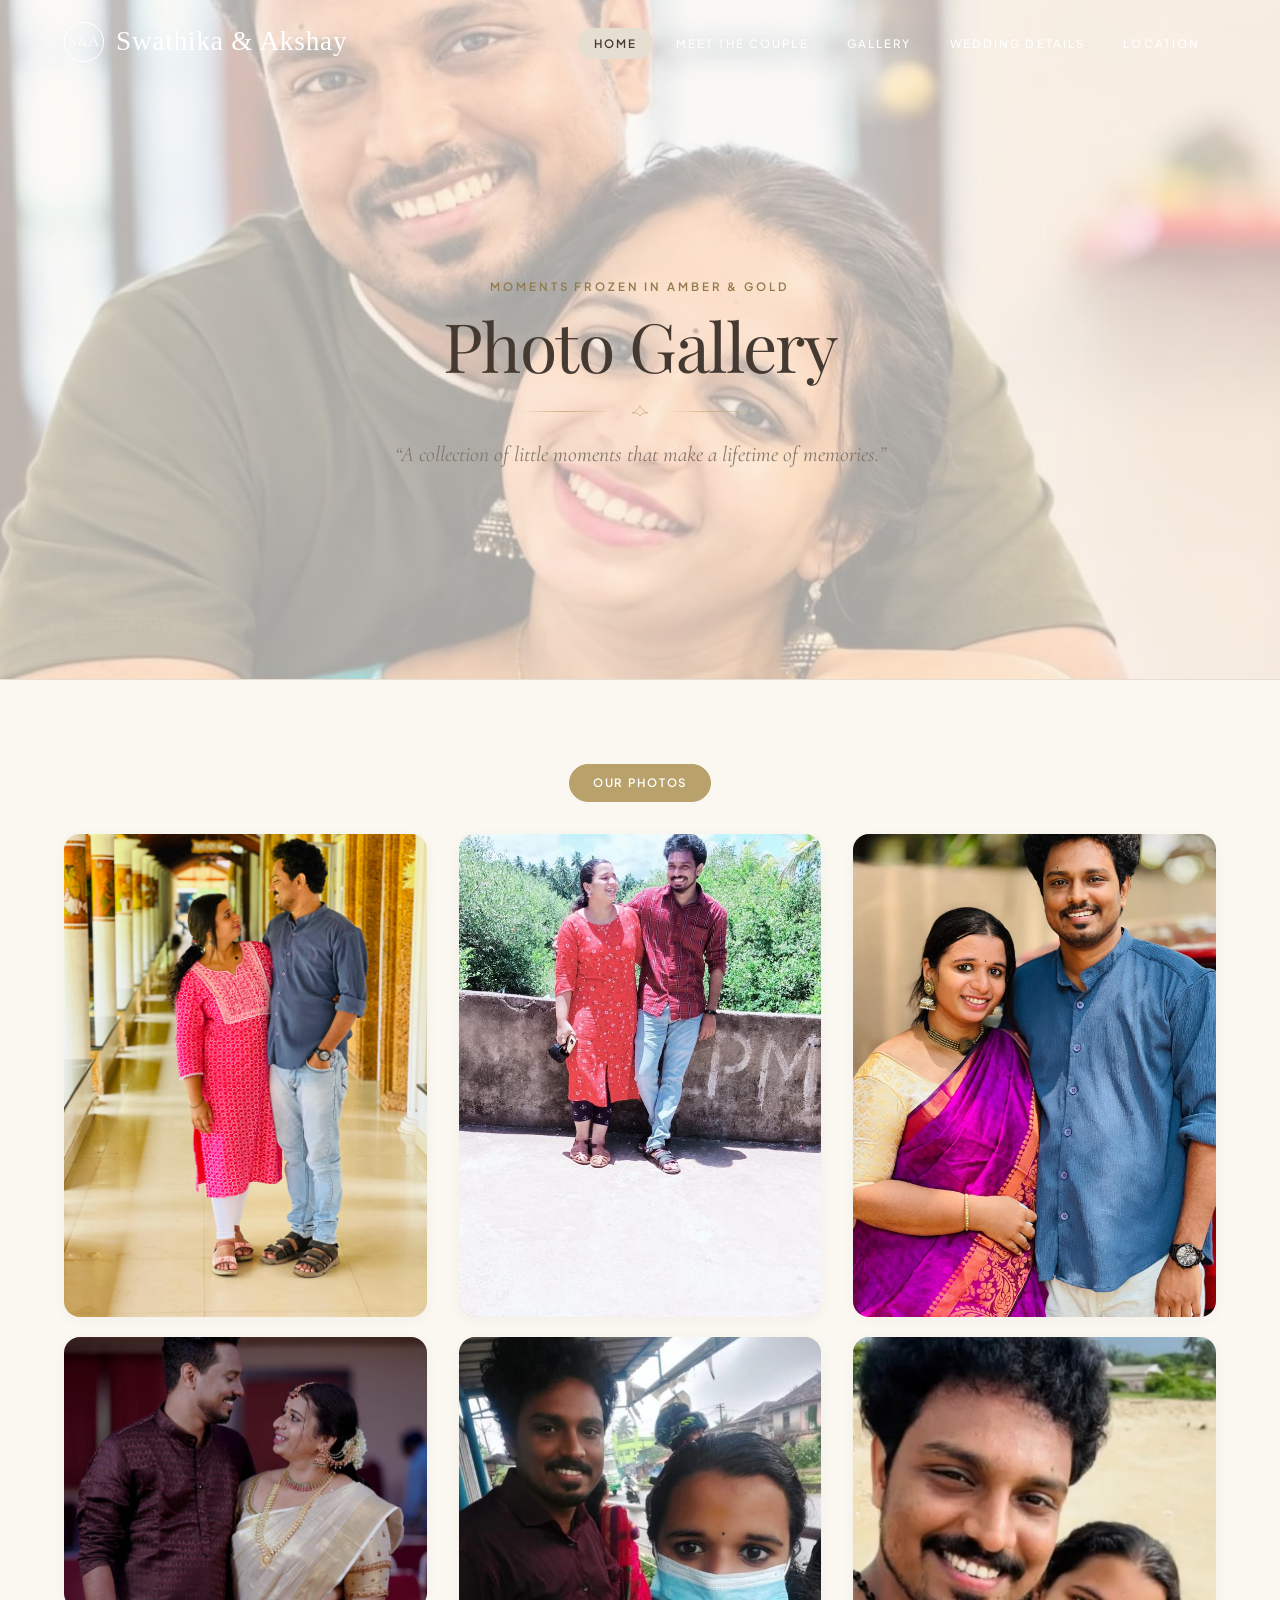
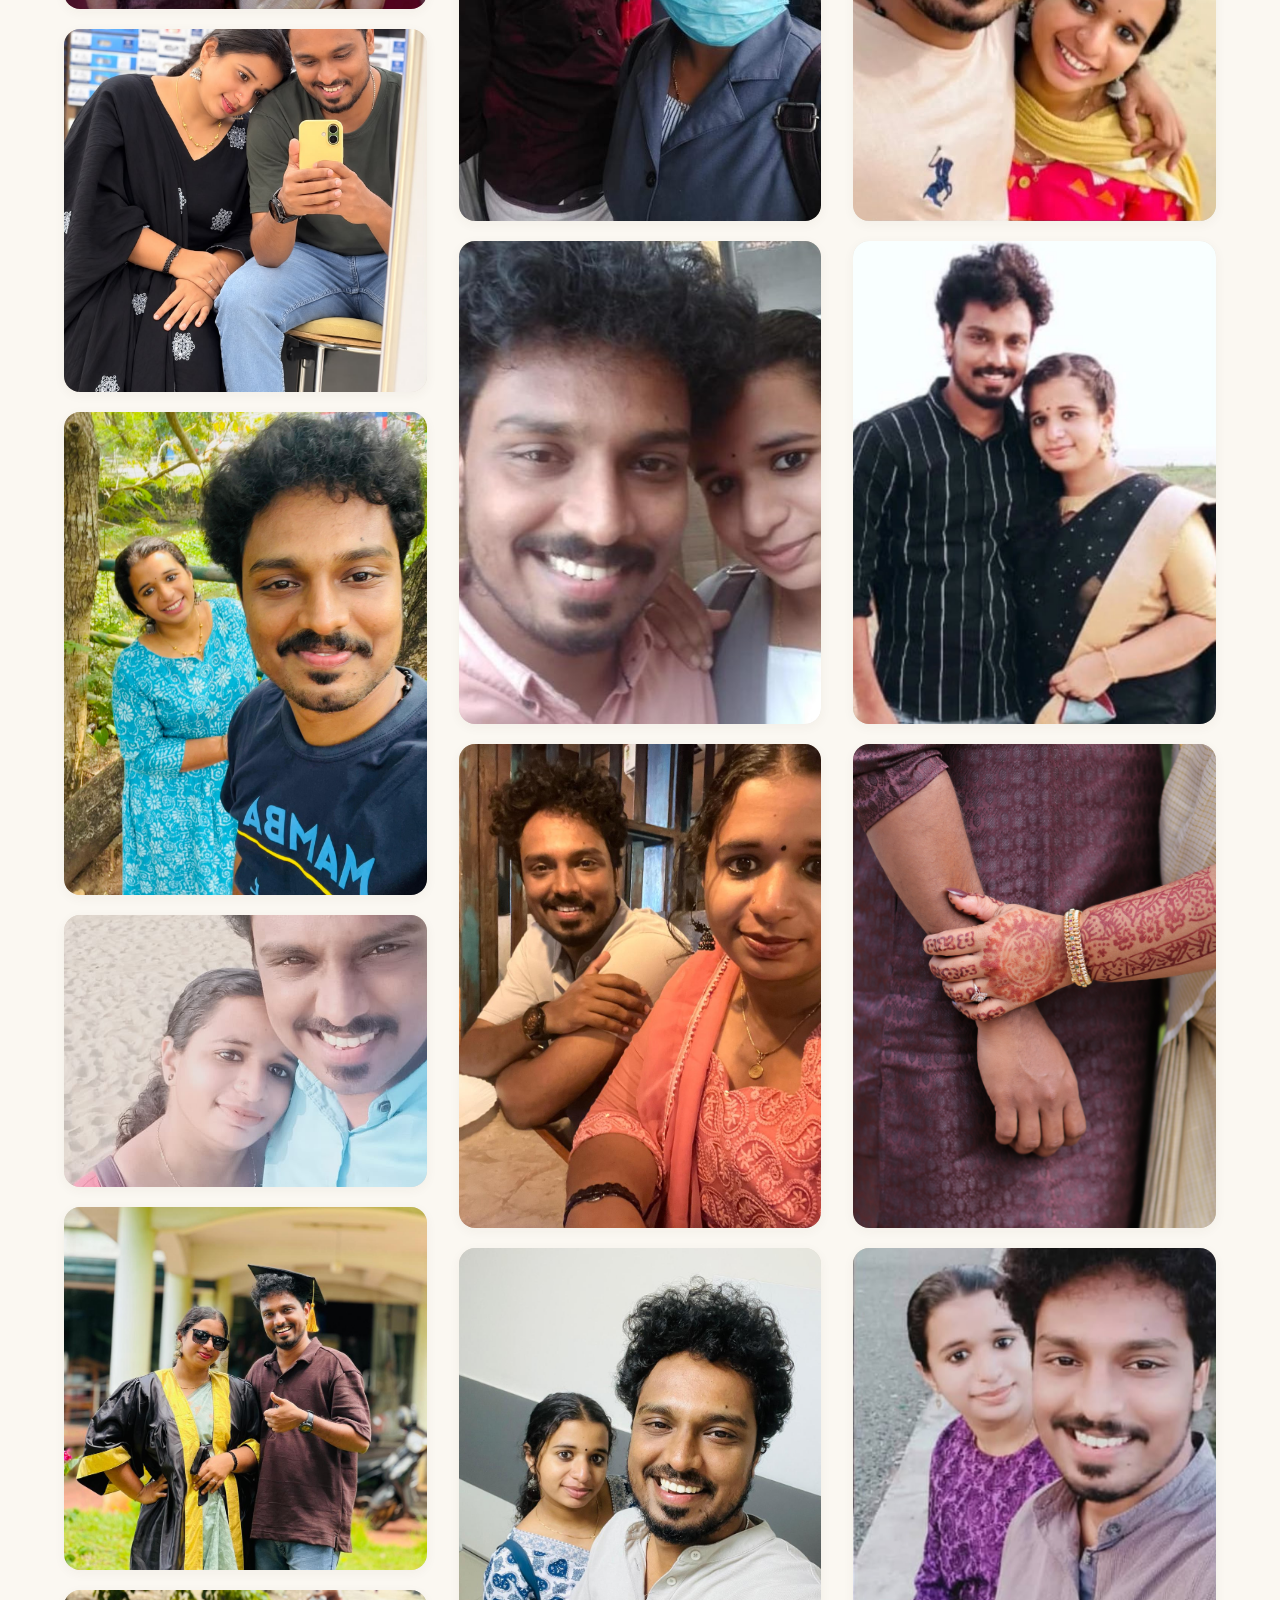
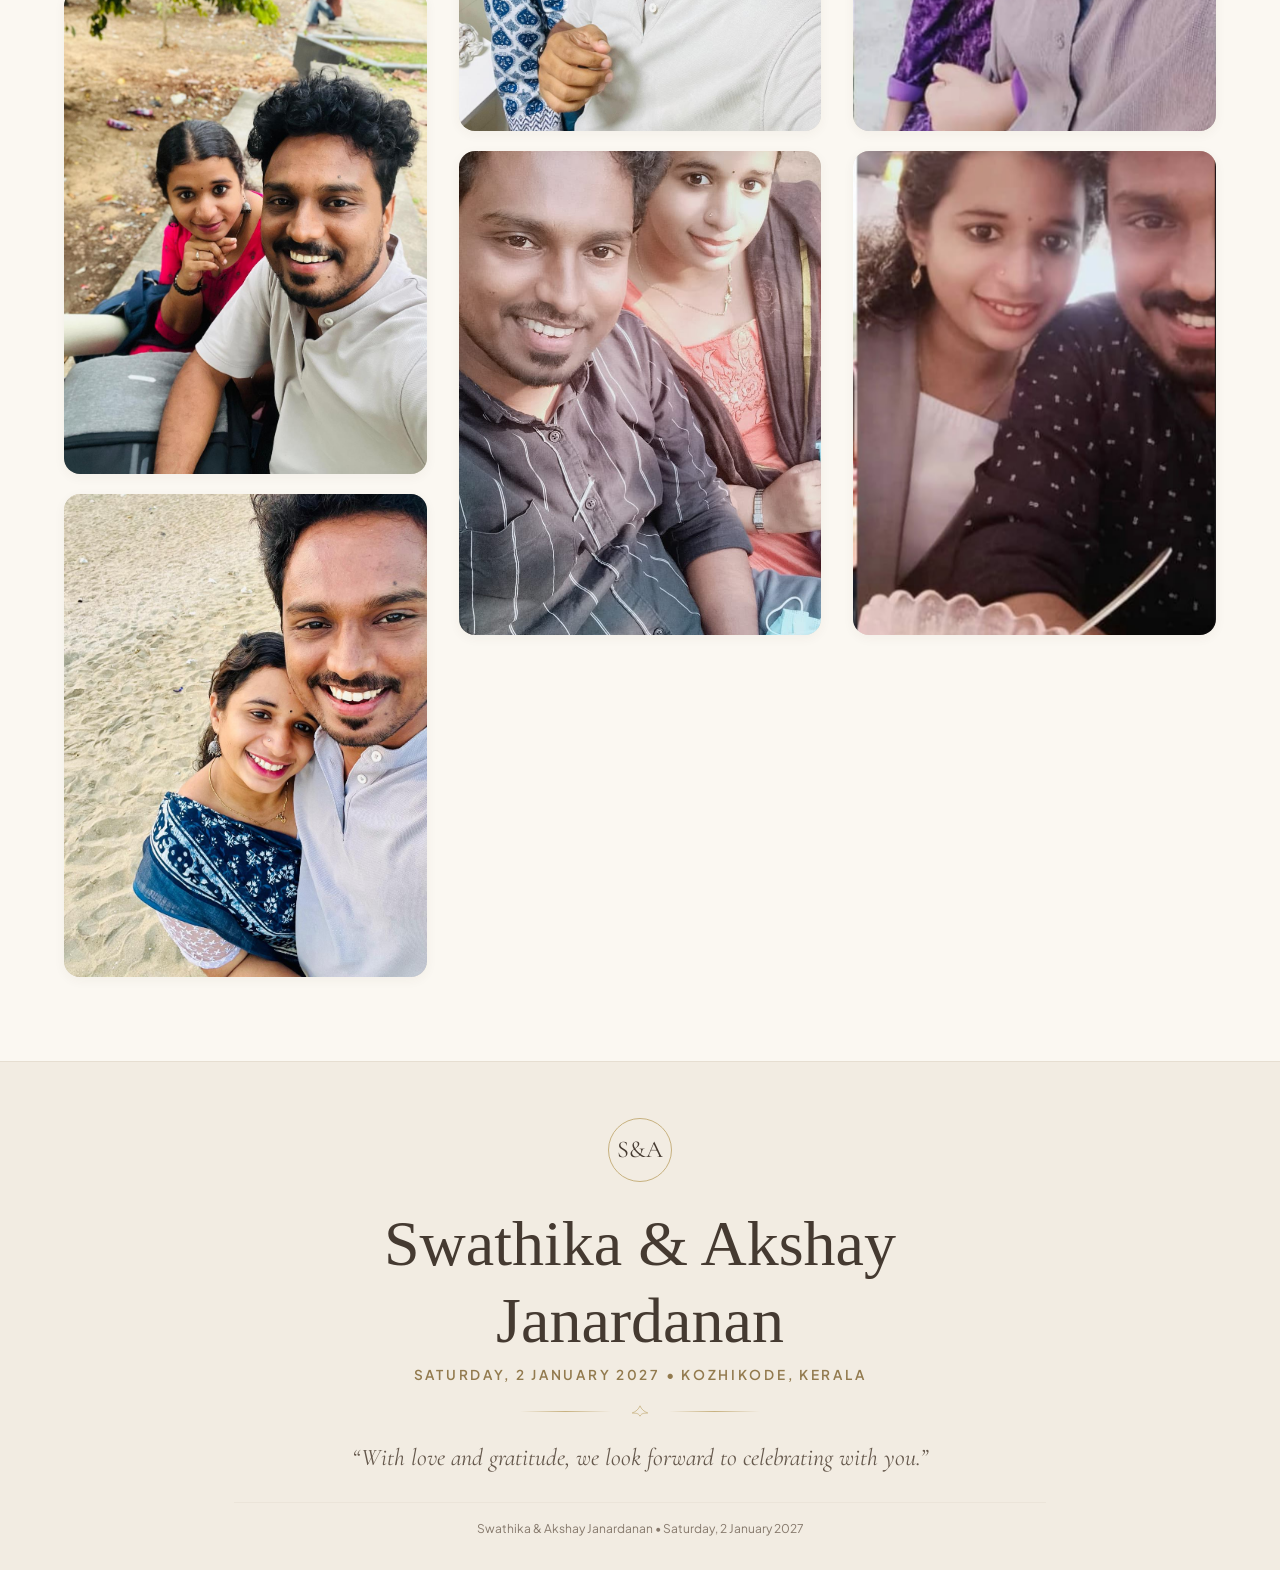
==== commit 2e975a5b: "some new updations" ====
--- a/gallery.html
+++ b/gallery.html
@@ -234,7 +234,7 @@
             </div>
           </div>
 
-          <div class="gallery-card aspect-portrait" role="button" tabindex="0" aria-label="View photo: Swathika, the bride" data-category="bride" data-title="Swathika — The Bride" data-caption="A portrait of the bride, surrounded by the joy of this season.">
+          <div class="gallery-card aspect-portrait" role="button" tabindex="0" aria-label="View photo: Swathika, the bride" data-category="bride" data-title=" A Shared Promise" data-caption="A small glimpse into a lifetime of memories.">
             <div class="gallery-image-wrap">
               <img src="images/couple-17.jpeg" alt="Bride Swathika" loading="lazy" decoding="async">
             </div>
@@ -245,7 +245,7 @@
             </div>
           </div>
 
-          <div class="gallery-card aspect-portrait" role="button" tabindex="0" aria-label="View photo: Akshay Janardanan, the groom" data-category="groom" data-title="Akshay Janardanan — The Groom" data-caption="A portrait of the groom as the celebrations begin.">
+          <div class="gallery-card aspect-portrait" role="button" tabindex="0" aria-label="View photo: Akshay Janardanan, the groom" data-category="groom" data-title="A Lifetime Beginning" data-caption="A cherished image from their time together.">
             <div class="gallery-image-wrap">
               <img src="images/couple-1.jpg" alt="Groom Akshay Janardanan" loading="lazy" decoding="async">
             </div>
@@ -256,7 +256,7 @@
             </div>
           </div>
 
-          <div class="gallery-card aspect-portrait" role="button" tabindex="0" aria-label="View photo: Swathika with her family" data-category="families" data-title="Family of Swathika" data-caption="A family portrait celebrating the people closest to the bride.">
+          <div class="gallery-card aspect-portrait" role="button" tabindex="0" aria-label="View photo: Swathika with her family" data-category="families" data-title="Akshay & Swathika" data-caption="Their lifetime happiness is built on the love they share.">
             <div class="gallery-image-wrap">
               <img src="images/couple-16.jpeg" alt="Swathika with her family" loading="lazy" decoding="async">
             </div>
@@ -267,7 +267,7 @@
             </div>
           </div>
 
-          <div class="gallery-card aspect-portrait" role="button" tabindex="0" aria-label="View photo: Us" data-category="families" data-title="Family of Akshay" data-caption="A family portrait celebrating the people closest to the groom.">
+          <div class="gallery-card aspect-portrait" role="button" tabindex="0" aria-label="View photo: Us" data-category="families" data-title="Swathika and Akshay together" data-caption="A small glimpse into a lifetime of memories.">
             <div class="gallery-image-wrap">
               <img src="images/couple-15.jpeg" alt="Couple" loading="lazy" decoding="async">
             </div>
--- a/style.css
+++ b/style.css
@@ -1057,6 +1057,7 @@
   border-radius: 1.75rem;
   padding: clamp(1.1rem, 2.5vw, 1.75rem);
   box-shadow: var(--shadow-sm);
+  scroll-margin-top: 6rem;
 }
 
 .family-photo {
@@ -1379,6 +1380,12 @@
 
 .lightbox-prev { left: 1.5rem; }
 .lightbox-next { right: 1.5rem; }
+
+@media (max-width: 767px) {
+  .lightbox-nav {
+    display: none;
+  }
+}
 
 /* --------------------------------------------------------------------------
    WEDDING DETAILS PAGE
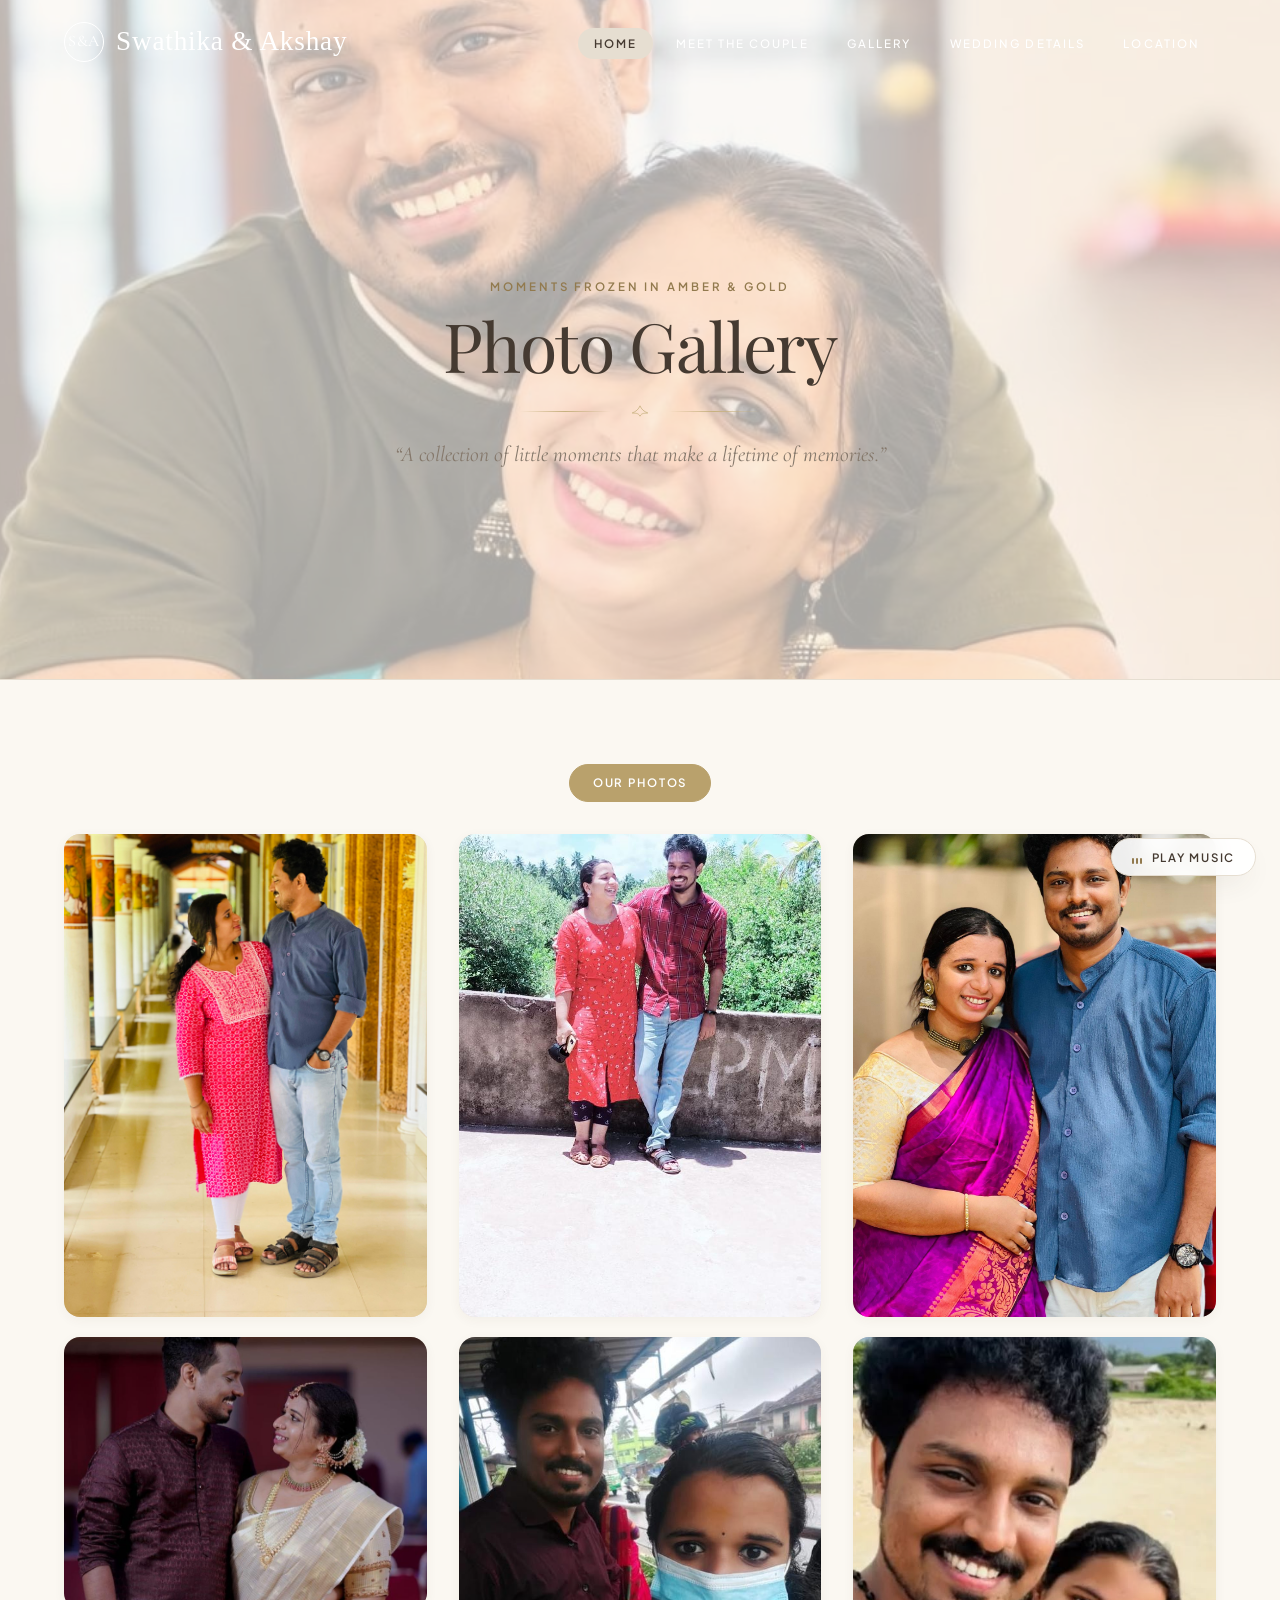
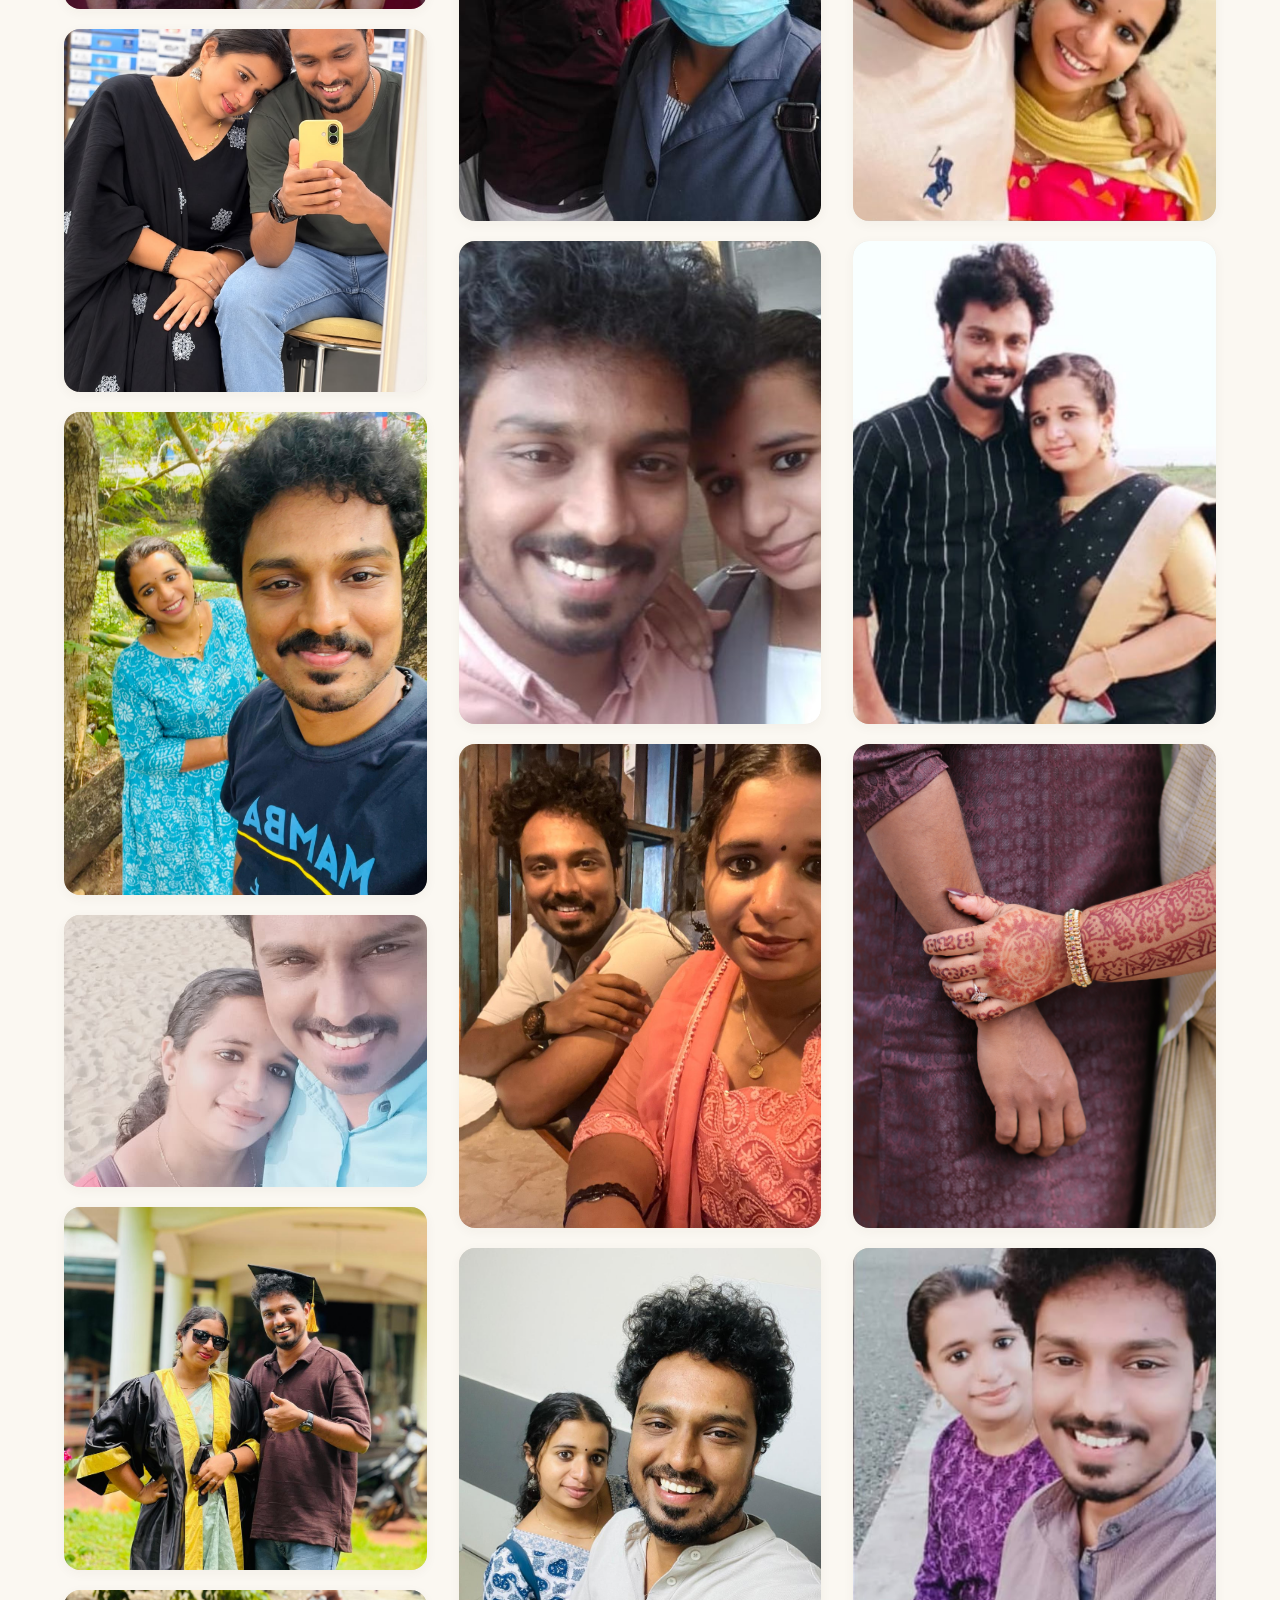
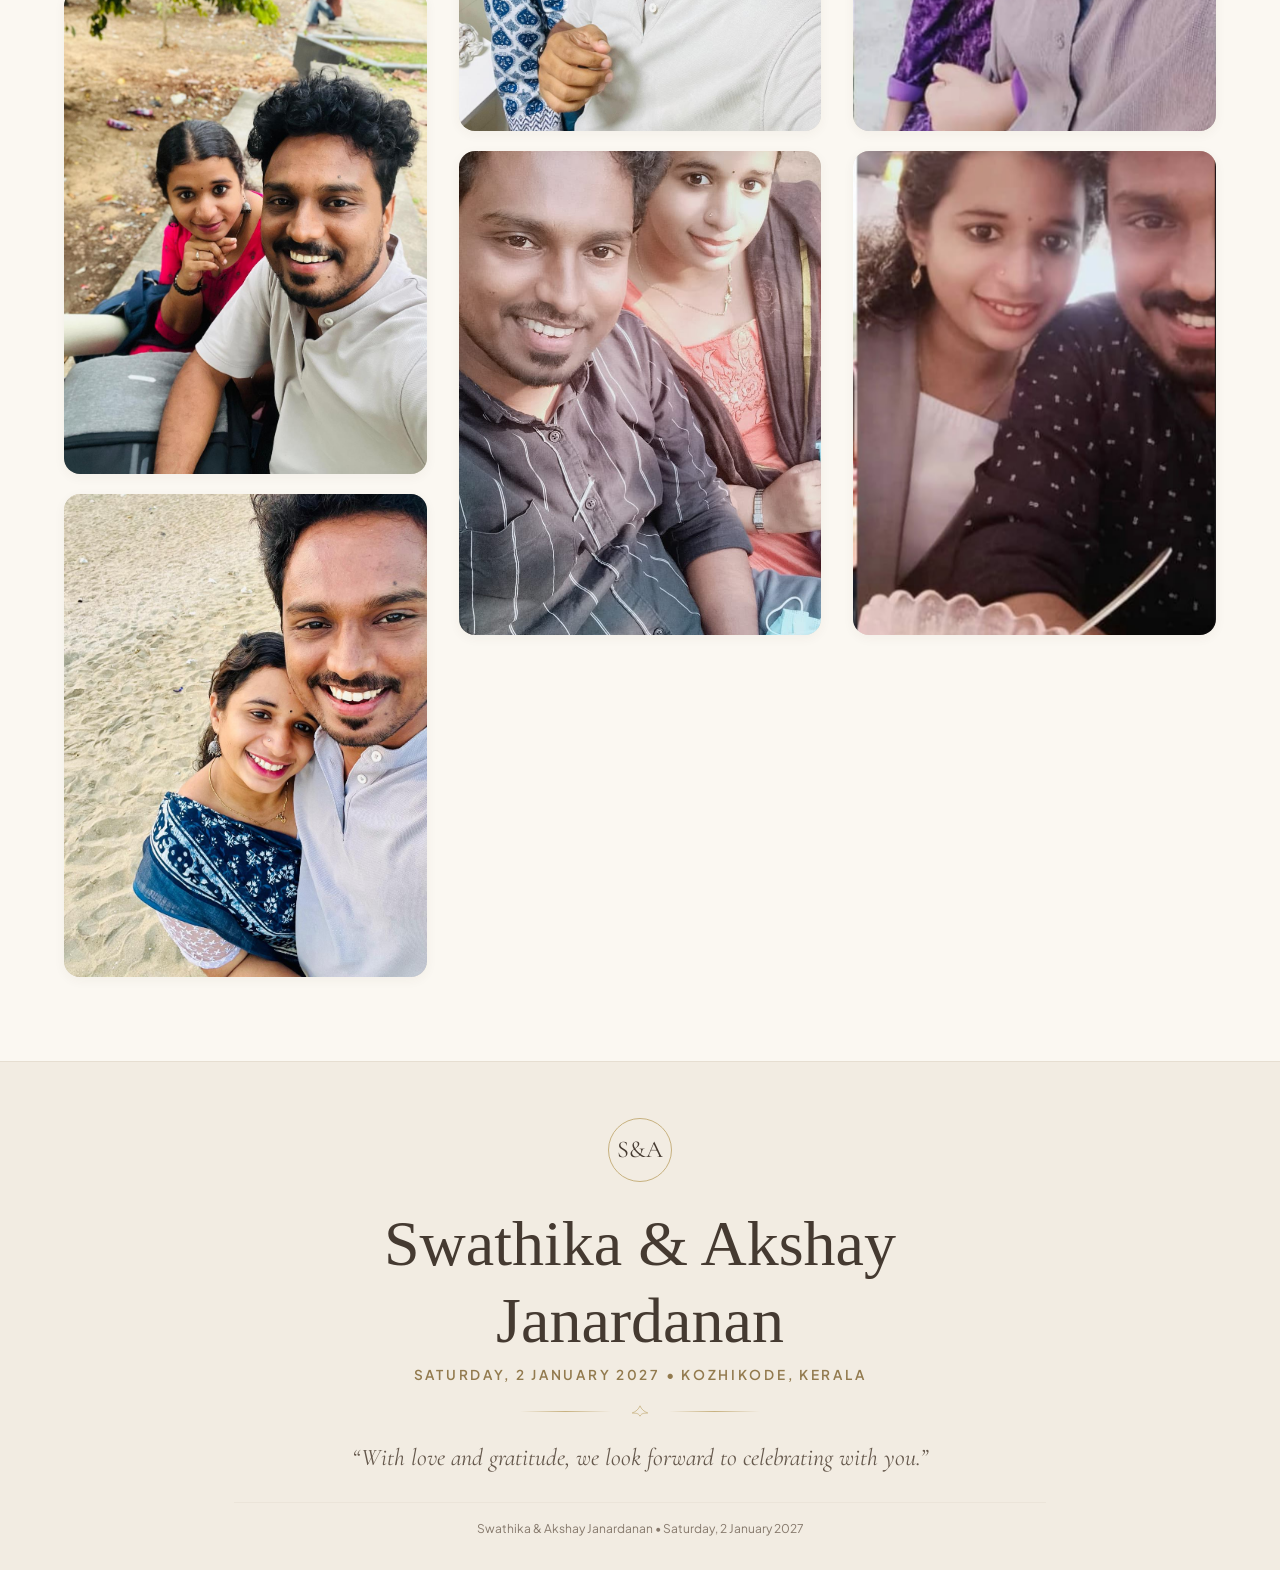
==== commit 7b705150: "Music added" ====
--- a/gallery.html
+++ b/gallery.html
@@ -366,6 +366,11 @@
     </div>
   </footer>
 
+  <audio id="background-music" src="images/Agam%20-%20Walk%20of%20the%20Bride%20-%20Sita%20Kalyana%20Vaibhogame.mp3" preload="none" loop></audio>
+  <button id="music-toggle-btn" class="music-toggle-btn" type="button" aria-label="Play background music" aria-pressed="false">
+    <span class="music-bars" aria-hidden="true"><span class="music-bar"></span><span class="music-bar"></span><span class="music-bar"></span></span>
+    <span class="music-btn-text">Play Music</span>
+  </button>
   <script src="script.js"></script>
 </body>
 </html>
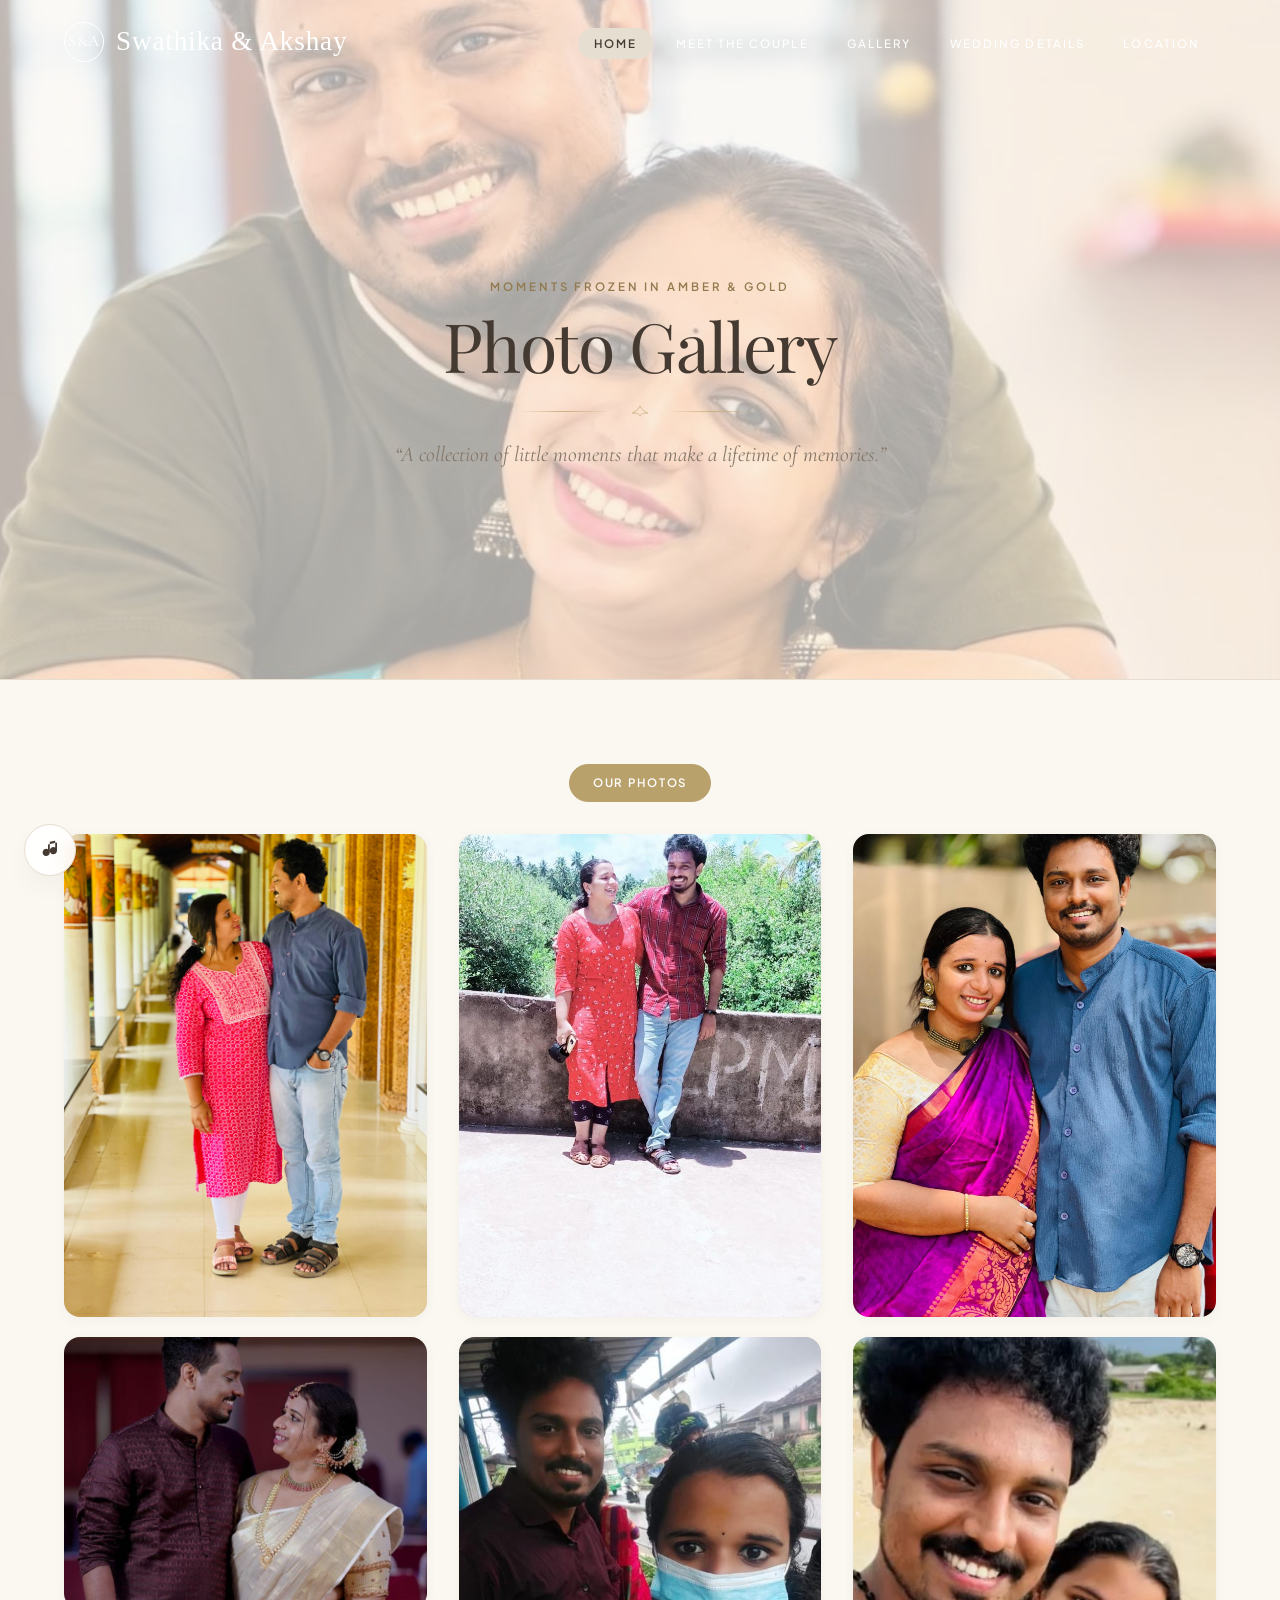
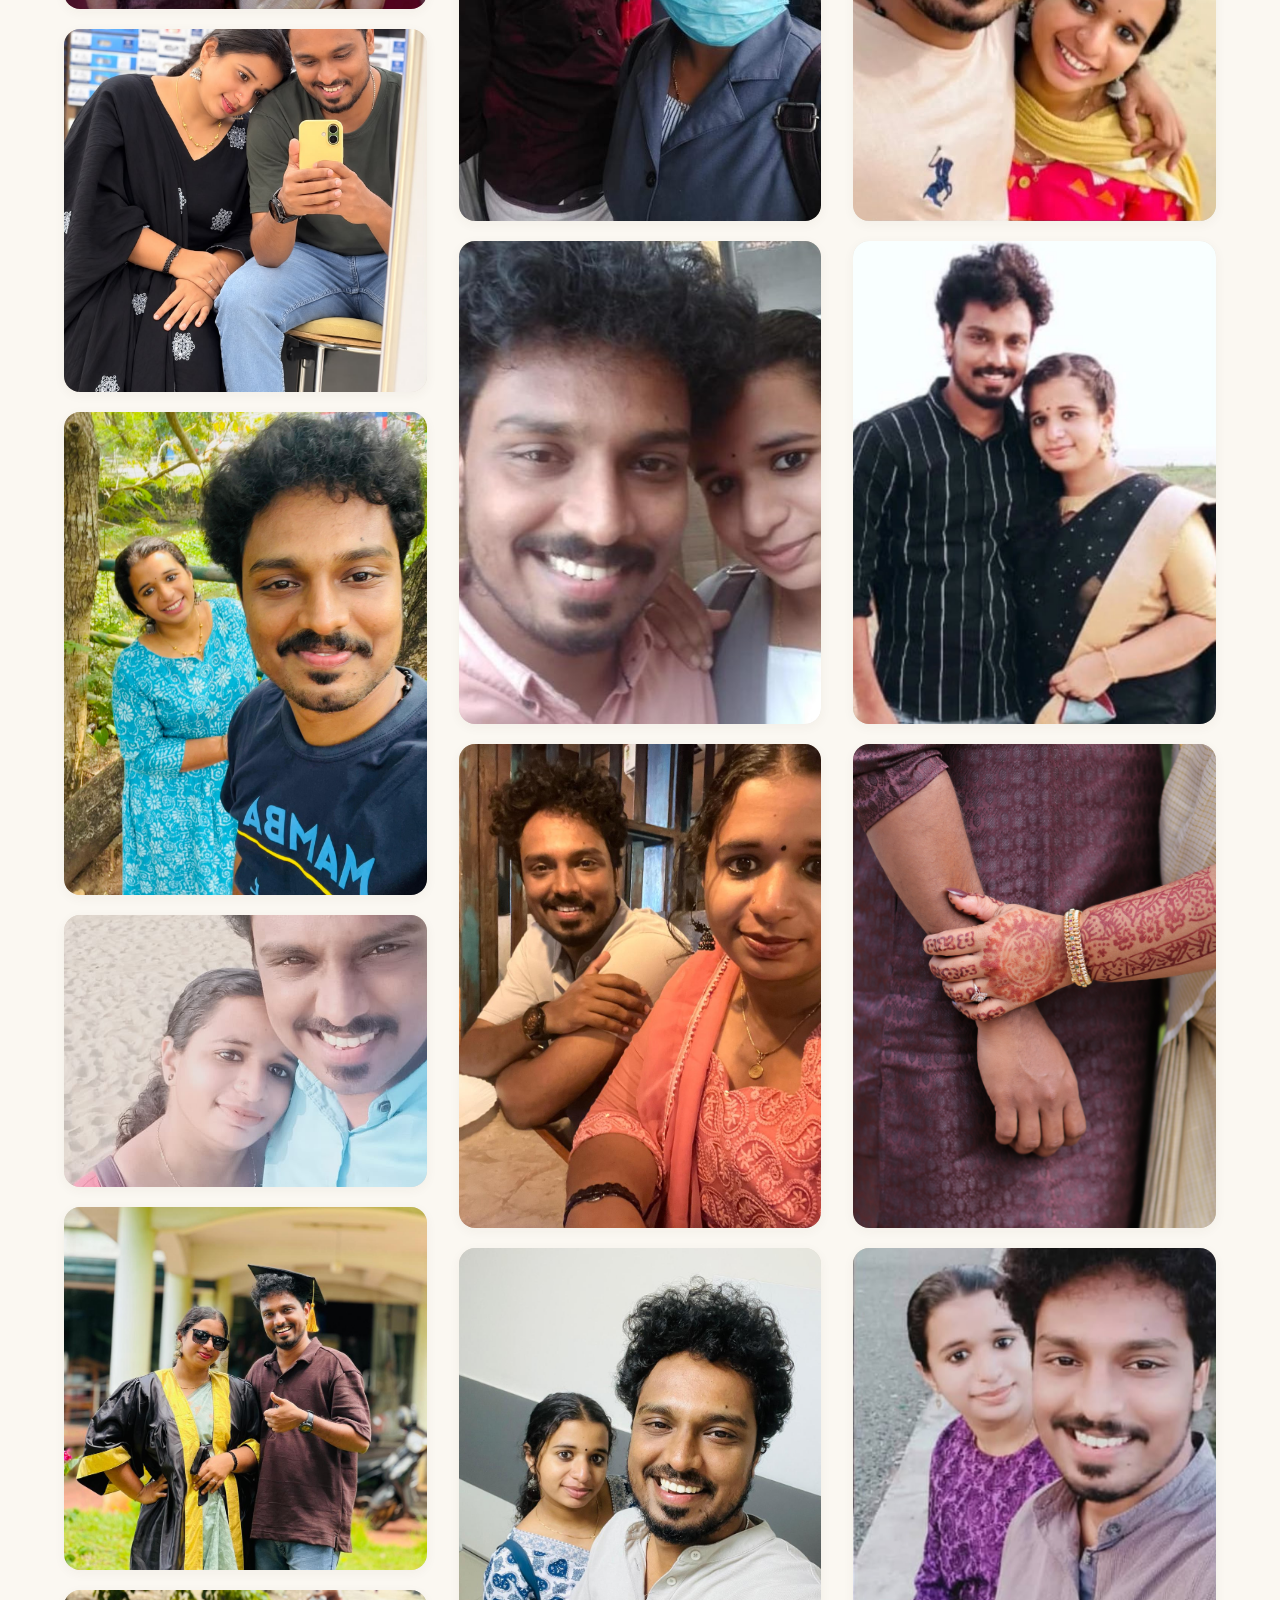
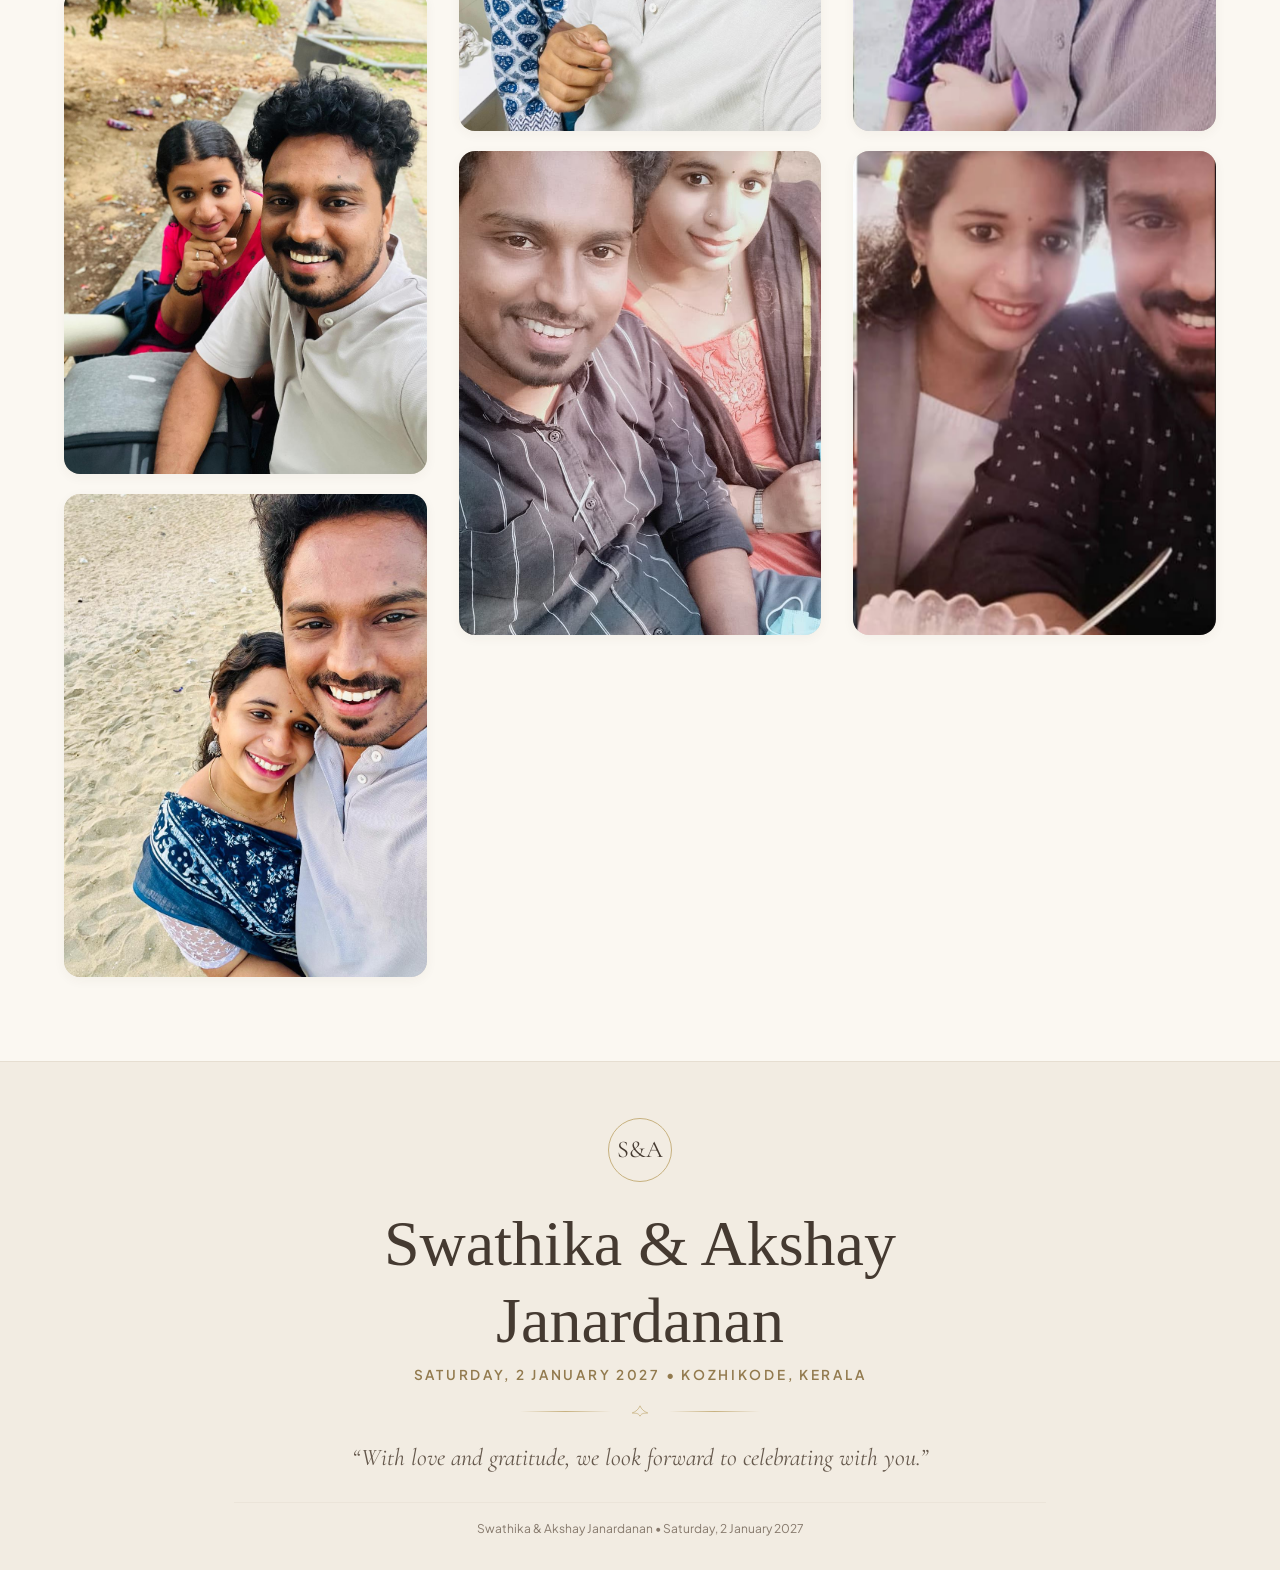
==== commit ed04e91d: "icon changed" ====
--- a/gallery.html
+++ b/gallery.html
@@ -368,8 +368,7 @@
 
   <audio id="background-music" src="images/Agam%20-%20Walk%20of%20the%20Bride%20-%20Sita%20Kalyana%20Vaibhogame.mp3" preload="none" loop></audio>
   <button id="music-toggle-btn" class="music-toggle-btn" type="button" aria-label="Play background music" aria-pressed="false">
-    <span class="music-bars" aria-hidden="true"><span class="music-bar"></span><span class="music-bar"></span><span class="music-bar"></span></span>
-    <span class="music-btn-text">Play Music</span>
+    <svg viewBox="0 0 24 24" aria-hidden="true"><path d="M12 3v12.05A4 4 0 1 1 10 11.5V6.2l10-2.2v9.05A4 4 0 1 1 18 9.5V2l-6 1z"/></svg>
   </button>
   <script src="script.js"></script>
 </body>
--- a/style.css
+++ b/style.css
@@ -1940,24 +1940,27 @@
 .music-toggle-btn {
   position: fixed;
   bottom: 1.5rem;
-  right: 1.5rem;
+  left: 1.5rem;
   z-index: 90;
-  display: flex;
-  align-items: center;
-  gap: 0.6rem;
-  padding: 0.65rem 1.25rem;
-  border-radius: 999px;
+  display: grid;
+  place-items: center;
+  width: 3.25rem;
+  height: 3.25rem;
+  padding: 0;
+  border-radius: 50%;
   background-color: rgba(255, 255, 255, 0.92);
   backdrop-filter: blur(10px);
   border: 1px solid var(--color-beige);
   box-shadow: var(--shadow-md);
   color: var(--color-brown-dark);
   cursor: pointer;
-  font-size: 0.72rem;
-  text-transform: uppercase;
-  letter-spacing: 0.15em;
-  font-weight: 600;
   transition: all var(--transition-fast);
+}
+
+.music-toggle-btn svg {
+  width: 1.35rem;
+  height: 1.35rem;
+  fill: currentColor;
 }
 
 .music-toggle-btn:hover {
@@ -1966,28 +1969,8 @@
   transform: translateY(-2px);
 }
 
-.music-bars {
-  display: flex;
-  align-items: flex-end;
-  gap: 2px;
-  height: 14px;
-}
-
-.music-bar {
-  width: 2px;
-  background-color: var(--color-gold-dark);
-  border-radius: 2px;
-  height: 6px;
-  transition: height var(--transition-fast);
-}
-
-.music-toggle-btn.playing .music-bar:nth-child(1) { animation: soundBar 0.8s infinite alternate; }
-.music-toggle-btn.playing .music-bar:nth-child(2) { animation: soundBar 1.2s infinite alternate 0.2s; }
-.music-toggle-btn.playing .music-bar:nth-child(3) { animation: soundBar 0.9s infinite alternate 0.4s; }
-
-@keyframes soundBar {
-  0% { height: 4px; }
-  100% { height: 14px; }
+.music-toggle-btn.playing {
+  color: var(--color-gold-dark);
 }
 
 @media (prefers-reduced-motion: reduce) {
